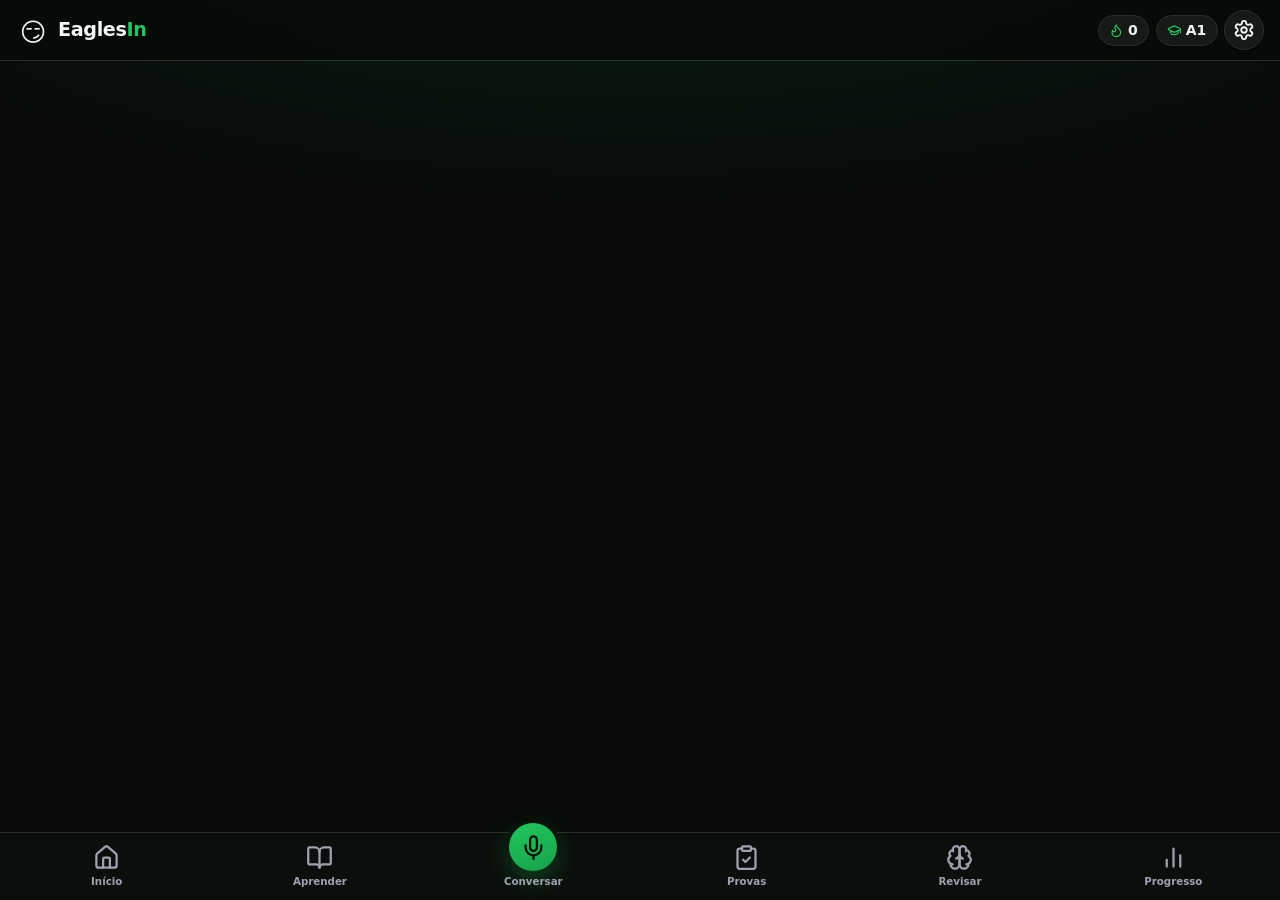
==== index.html @ 5815155f "Add files via upload" ====
<!doctype html>
<html lang="pt-BR">
<head>
  <meta charset="utf-8" />
  <meta name="viewport" content="width=device-width, initial-scale=1, viewport-fit=cover" />
  <title>EaglesIn</title>
  <meta name="description" content="Curso de inglês do A1 ao C2 com uma professora de IA debochada: aulas, provas e conversas por voz." />
  <meta name="theme-color" content="#080B09" />
  <link rel="preload" href="fonts/inter.woff2" as="font" type="font/woff2" crossorigin />
  <meta name="apple-mobile-web-app-capable" content="yes" />
  <meta name="apple-mobile-web-app-status-bar-style" content="black" />
  <meta name="apple-mobile-web-app-title" content="EaglesIn" />
  <link rel="manifest" href="manifest.json" />
  <link rel="icon" href="icons/icon-192.png" />
  <link rel="apple-touch-icon" href="icons/icon-192.png" />
  <link rel="stylesheet" href="style.css" />
  <!-- Three.js local (só é baixado quando o Pavio 3D é usado) -->
  <script type="importmap">{ "imports": { "three": "./js/vendor/three/three.module.min.js" } }</script>
</head>
<body>
  <!-- Ícones da interface (Lucide, ISC) embutidos: funcionam offline e em qualquer servidor -->
  <svg xmlns="http://www.w3.org/2000/svg" aria-hidden="true" style="position:absolute;width:0;height:0;overflow:hidden">
<!-- Ícones Lucide (lucide-static v0.460.0, licença ISC: icons/ui-LICENSE.txt). Uso: <svg class="ic"><use href="#i-nome"/></svg>; arquivo-fonte: icons/ui.svg -->
<symbol id="i-book-open" viewBox="0 0 24 24" fill="none" stroke="currentColor" stroke-width="2" stroke-linecap="round" stroke-linejoin="round"><path d="M12 7v14" /><path d="M3 18a1 1 0 0 1-1-1V4a1 1 0 0 1 1-1h5a4 4 0 0 1 4 4 4 4 0 0 1 4-4h5a1 1 0 0 1 1 1v13a1 1 0 0 1-1 1h-6a3 3 0 0 0-3 3 3 3 0 0 0-3-3z" /></symbol>
<symbol id="i-brain" viewBox="0 0 24 24" fill="none" stroke="currentColor" stroke-width="2" stroke-linecap="round" stroke-linejoin="round"><path d="M12 5a3 3 0 1 0-5.997.125 4 4 0 0 0-2.526 5.77 4 4 0 0 0 .556 6.588A4 4 0 1 0 12 18Z" /><path d="M12 5a3 3 0 1 1 5.997.125 4 4 0 0 1 2.526 5.77 4 4 0 0 1-.556 6.588A4 4 0 1 1 12 18Z" /><path d="M15 13a4.5 4.5 0 0 1-3-4 4.5 4.5 0 0 1-3 4" /><path d="M17.599 6.5a3 3 0 0 0 .399-1.375" /><path d="M6.003 5.125A3 3 0 0 0 6.401 6.5" /><path d="M3.477 10.896a4 4 0 0 1 .585-.396" /><path d="M19.938 10.5a4 4 0 0 1 .585.396" /><path d="M6 18a4 4 0 0 1-1.967-.516" /><path d="M19.967 17.484A4 4 0 0 1 18 18" /></symbol>
<symbol id="i-chart-no-axes-column" viewBox="0 0 24 24" fill="none" stroke="currentColor" stroke-width="2" stroke-linecap="round" stroke-linejoin="round"><line x1="18" x2="18" y1="20" y2="10" /><line x1="12" x2="12" y1="20" y2="4" /><line x1="6" x2="6" y1="20" y2="14" /></symbol>
<symbol id="i-check" viewBox="0 0 24 24" fill="none" stroke="currentColor" stroke-width="2" stroke-linecap="round" stroke-linejoin="round"><path d="M20 6 9 17l-5-5" /></symbol>
<symbol id="i-chevron-right" viewBox="0 0 24 24" fill="none" stroke="currentColor" stroke-width="2" stroke-linecap="round" stroke-linejoin="round"><path d="m9 18 6-6-6-6" /></symbol>
<symbol id="i-clipboard-check" viewBox="0 0 24 24" fill="none" stroke="currentColor" stroke-width="2" stroke-linecap="round" stroke-linejoin="round"><rect width="8" height="4" x="8" y="2" rx="1" ry="1" /><path d="M16 4h2a2 2 0 0 1 2 2v14a2 2 0 0 1-2 2H6a2 2 0 0 1-2-2V6a2 2 0 0 1 2-2h2" /><path d="m9 14 2 2 4-4" /></symbol>
<symbol id="i-compass" viewBox="0 0 24 24" fill="none" stroke="currentColor" stroke-width="2" stroke-linecap="round" stroke-linejoin="round"><path d="m16.24 7.76-1.804 5.411a2 2 0 0 1-1.265 1.265L7.76 16.24l1.804-5.411a2 2 0 0 1 1.265-1.265z" /><circle cx="12" cy="12" r="10" /></symbol>
<symbol id="i-flame" viewBox="0 0 24 24" fill="none" stroke="currentColor" stroke-width="2" stroke-linecap="round" stroke-linejoin="round"><path d="M8.5 14.5A2.5 2.5 0 0 0 11 12c0-1.38-.5-2-1-3-1.072-2.143-.224-4.054 2-6 .5 2.5 2 4.9 4 6.5 2 1.6 3 3.5 3 5.5a7 7 0 1 1-14 0c0-1.153.433-2.294 1-3a2.5 2.5 0 0 0 2.5 2.5z" /></symbol>
<symbol id="i-graduation-cap" viewBox="0 0 24 24" fill="none" stroke="currentColor" stroke-width="2" stroke-linecap="round" stroke-linejoin="round"><path d="M21.42 10.922a1 1 0 0 0-.019-1.838L12.83 5.18a2 2 0 0 0-1.66 0L2.6 9.08a1 1 0 0 0 0 1.832l8.57 3.908a2 2 0 0 0 1.66 0z" /><path d="M22 10v6" /><path d="M6 12.5V16a6 3 0 0 0 12 0v-3.5" /></symbol>
<symbol id="i-house" viewBox="0 0 24 24" fill="none" stroke="currentColor" stroke-width="2" stroke-linecap="round" stroke-linejoin="round"><path d="M15 21v-8a1 1 0 0 0-1-1h-4a1 1 0 0 0-1 1v8" /><path d="M3 10a2 2 0 0 1 .709-1.528l7-5.999a2 2 0 0 1 2.582 0l7 5.999A2 2 0 0 1 21 10v9a2 2 0 0 1-2 2H5a2 2 0 0 1-2-2z" /></symbol>
<symbol id="i-lightbulb" viewBox="0 0 24 24" fill="none" stroke="currentColor" stroke-width="2" stroke-linecap="round" stroke-linejoin="round"><path d="M15 14c.2-1 .7-1.7 1.5-2.5 1-.9 1.5-2.2 1.5-3.5A6 6 0 0 0 6 8c0 1 .2 2.2 1.5 3.5.7.7 1.3 1.5 1.5 2.5" /><path d="M9 18h6" /><path d="M10 22h4" /></symbol>
<symbol id="i-lock" viewBox="0 0 24 24" fill="none" stroke="currentColor" stroke-width="2" stroke-linecap="round" stroke-linejoin="round"><rect width="18" height="11" x="3" y="11" rx="2" ry="2" /><path d="M7 11V7a5 5 0 0 1 10 0v4" /></symbol>
<symbol id="i-message-circle" viewBox="0 0 24 24" fill="none" stroke="currentColor" stroke-width="2" stroke-linecap="round" stroke-linejoin="round"><path d="M7.9 20A9 9 0 1 0 4 16.1L2 22Z" /></symbol>
<symbol id="i-mic" viewBox="0 0 24 24" fill="none" stroke="currentColor" stroke-width="2" stroke-linecap="round" stroke-linejoin="round"><path d="M12 2a3 3 0 0 0-3 3v7a3 3 0 0 0 6 0V5a3 3 0 0 0-3-3Z" /><path d="M19 10v2a7 7 0 0 1-14 0v-2" /><line x1="12" x2="12" y1="19" y2="22" /></symbol>
<symbol id="i-play" viewBox="0 0 24 24" fill="none" stroke="currentColor" stroke-width="2" stroke-linecap="round" stroke-linejoin="round"><polygon points="6 3 20 12 6 21 6 3" /></symbol>
<symbol id="i-repeat" viewBox="0 0 24 24" fill="none" stroke="currentColor" stroke-width="2" stroke-linecap="round" stroke-linejoin="round"><path d="m17 2 4 4-4 4" /><path d="M3 11v-1a4 4 0 0 1 4-4h14" /><path d="m7 22-4-4 4-4" /><path d="M21 13v1a4 4 0 0 1-4 4H3" /></symbol>
<symbol id="i-settings" viewBox="0 0 24 24" fill="none" stroke="currentColor" stroke-width="2" stroke-linecap="round" stroke-linejoin="round"><path d="M12.22 2h-.44a2 2 0 0 0-2 2v.18a2 2 0 0 1-1 1.73l-.43.25a2 2 0 0 1-2 0l-.15-.08a2 2 0 0 0-2.73.73l-.22.38a2 2 0 0 0 .73 2.73l.15.1a2 2 0 0 1 1 1.72v.51a2 2 0 0 1-1 1.74l-.15.09a2 2 0 0 0-.73 2.73l.22.38a2 2 0 0 0 2.73.73l.15-.08a2 2 0 0 1 2 0l.43.25a2 2 0 0 1 1 1.73V20a2 2 0 0 0 2 2h.44a2 2 0 0 0 2-2v-.18a2 2 0 0 1 1-1.73l.43-.25a2 2 0 0 1 2 0l.15.08a2 2 0 0 0 2.73-.73l.22-.39a2 2 0 0 0-.73-2.73l-.15-.08a2 2 0 0 1-1-1.74v-.5a2 2 0 0 1 1-1.74l.15-.09a2 2 0 0 0 .73-2.73l-.22-.38a2 2 0 0 0-2.73-.73l-.15.08a2 2 0 0 1-2 0l-.43-.25a2 2 0 0 1-1-1.73V4a2 2 0 0 0-2-2z" /><circle cx="12" cy="12" r="3" /></symbol>
<symbol id="i-sparkles" viewBox="0 0 24 24" fill="none" stroke="currentColor" stroke-width="2" stroke-linecap="round" stroke-linejoin="round"><path d="M9.937 15.5A2 2 0 0 0 8.5 14.063l-6.135-1.582a.5.5 0 0 1 0-.962L8.5 9.936A2 2 0 0 0 9.937 8.5l1.582-6.135a.5.5 0 0 1 .963 0L14.063 8.5A2 2 0 0 0 15.5 9.937l6.135 1.581a.5.5 0 0 1 0 .964L15.5 14.063a2 2 0 0 0-1.437 1.437l-1.582 6.135a.5.5 0 0 1-.963 0z" /><path d="M20 3v4" /><path d="M22 5h-4" /><path d="M4 17v2" /><path d="M5 18H3" /></symbol>
<symbol id="i-star" viewBox="0 0 24 24" fill="none" stroke="currentColor" stroke-width="2" stroke-linecap="round" stroke-linejoin="round"><path d="M11.525 2.295a.53.53 0 0 1 .95 0l2.31 4.679a2.123 2.123 0 0 0 1.595 1.16l5.166.756a.53.53 0 0 1 .294.904l-3.736 3.638a2.123 2.123 0 0 0-.611 1.878l.882 5.14a.53.53 0 0 1-.771.56l-4.618-2.428a2.122 2.122 0 0 0-1.973 0L6.396 21.01a.53.53 0 0 1-.77-.56l.881-5.139a2.122 2.122 0 0 0-.611-1.879L2.16 9.795a.53.53 0 0 1 .294-.906l5.165-.755a2.122 2.122 0 0 0 1.597-1.16z" /></symbol>
<symbol id="i-target" viewBox="0 0 24 24" fill="none" stroke="currentColor" stroke-width="2" stroke-linecap="round" stroke-linejoin="round"><circle cx="12" cy="12" r="10" /><circle cx="12" cy="12" r="6" /><circle cx="12" cy="12" r="2" /></symbol>
<symbol id="i-trophy" viewBox="0 0 24 24" fill="none" stroke="currentColor" stroke-width="2" stroke-linecap="round" stroke-linejoin="round"><path d="M6 9H4.5a2.5 2.5 0 0 1 0-5H6" /><path d="M18 9h1.5a2.5 2.5 0 0 0 0-5H18" /><path d="M4 22h16" /><path d="M10 14.66V17c0 .55-.47.98-.97 1.21C7.85 18.75 7 20.24 7 22" /><path d="M14 14.66V17c0 .55.47.98.97 1.21C16.15 18.75 17 20.24 17 22" /><path d="M18 2H6v7a6 6 0 0 0 12 0V2Z" /></symbol>
<symbol id="i-volume-2" viewBox="0 0 24 24" fill="none" stroke="currentColor" stroke-width="2" stroke-linecap="round" stroke-linejoin="round"><path d="M11 4.702a.705.705 0 0 0-1.203-.498L6.413 7.587A1.4 1.4 0 0 1 5.416 8H3a1 1 0 0 0-1 1v6a1 1 0 0 0 1 1h2.416a1.4 1.4 0 0 1 .997.413l3.383 3.384A.705.705 0 0 0 11 19.298z" /><path d="M16 9a5 5 0 0 1 0 6" /><path d="M19.364 18.364a9 9 0 0 0 0-12.728" /></symbol>
<symbol id="i-x" viewBox="0 0 24 24" fill="none" stroke="currentColor" stroke-width="2" stroke-linecap="round" stroke-linejoin="round"><path d="M18 6 6 18" /><path d="m6 6 12 12" /></symbol>
<symbol id="i-zap" viewBox="0 0 24 24" fill="none" stroke="currentColor" stroke-width="2" stroke-linecap="round" stroke-linejoin="round"><path d="M4 14a1 1 0 0 1-.78-1.63l9.9-10.2a.5.5 0 0 1 .86.46l-1.92 6.02A1 1 0 0 0 13 10h7a1 1 0 0 1 .78 1.63l-9.9 10.2a.5.5 0 0 1-.86-.46l1.92-6.02A1 1 0 0 0 11 14z" /></symbol>
<symbol id="i-audio-lines" viewBox="0 0 24 24" fill="none" stroke="currentColor" stroke-width="2" stroke-linecap="round" stroke-linejoin="round"><path d="M2 10v3" /><path d="M6 6v11" /><path d="M10 3v18" /><path d="M14 8v7" /><path d="M18 5v13" /><path d="M22 10v3" /></symbol>
<symbol id="i-chevron-left" viewBox="0 0 24 24" fill="none" stroke="currentColor" stroke-width="2" stroke-linecap="round" stroke-linejoin="round"><path d="m15 18-6-6 6-6" /></symbol>
<symbol id="i-clapperboard" viewBox="0 0 24 24" fill="none" stroke="currentColor" stroke-width="2" stroke-linecap="round" stroke-linejoin="round"><path d="M20.2 6 3 11l-.9-2.4c-.3-1.1.3-2.2 1.3-2.5l13.5-4c1.1-.3 2.2.3 2.5 1.3Z" /><path d="m6.2 5.3 3.1 3.9" /><path d="m12.4 3.4 3.1 4" /><path d="M3 11h18v8a2 2 0 0 1-2 2H5a2 2 0 0 1-2-2Z" /></symbol>
<symbol id="i-drama" viewBox="0 0 24 24" fill="none" stroke="currentColor" stroke-width="2" stroke-linecap="round" stroke-linejoin="round"><path d="M10 11h.01" /><path d="M14 6h.01" /><path d="M18 6h.01" /><path d="M6.5 13.1h.01" /><path d="M22 5c0 9-4 12-6 12s-6-3-6-12c0-2 2-3 6-3s6 1 6 3" /><path d="M17.4 9.9c-.8.8-2 .8-2.8 0" /><path d="M10.1 7.1C9 7.2 7.7 7.7 6 8.6c-3.5 2-4.7 3.9-3.7 5.6 4.5 7.8 9.5 8.4 11.2 7.4.9-.5 1.9-2.1 1.9-4.7" /><path d="M9.1 16.5c.3-1.1 1.4-1.7 2.4-1.4" /></symbol>
<symbol id="i-ear" viewBox="0 0 24 24" fill="none" stroke="currentColor" stroke-width="2" stroke-linecap="round" stroke-linejoin="round"><path d="M6 8.5a6.5 6.5 0 1 1 13 0c0 6-6 6-6 10a3.5 3.5 0 1 1-7 0" /><path d="M15 8.5a2.5 2.5 0 0 0-5 0v1a2 2 0 1 1 0 4" /></symbol>
<symbol id="i-flag" viewBox="0 0 24 24" fill="none" stroke="currentColor" stroke-width="2" stroke-linecap="round" stroke-linejoin="round"><path d="M4 15s1-1 4-1 5 2 8 2 4-1 4-1V3s-1 1-4 1-5-2-8-2-4 1-4 1z" /><line x1="4" x2="4" y1="22" y2="15" /></symbol>
<symbol id="i-history" viewBox="0 0 24 24" fill="none" stroke="currentColor" stroke-width="2" stroke-linecap="round" stroke-linejoin="round"><path d="M3 12a9 9 0 1 0 9-9 9.75 9.75 0 0 0-6.74 2.74L3 8" /><path d="M3 3v5h5" /><path d="M12 7v5l4 2" /></symbol>
<symbol id="i-keyboard" viewBox="0 0 24 24" fill="none" stroke="currentColor" stroke-width="2" stroke-linecap="round" stroke-linejoin="round"><path d="M10 8h.01" /><path d="M12 12h.01" /><path d="M14 8h.01" /><path d="M16 12h.01" /><path d="M18 8h.01" /><path d="M6 8h.01" /><path d="M7 16h10" /><path d="M8 12h.01" /><rect width="20" height="16" x="2" y="4" rx="2" /></symbol>
<symbol id="i-languages" viewBox="0 0 24 24" fill="none" stroke="currentColor" stroke-width="2" stroke-linecap="round" stroke-linejoin="round"><path d="m5 8 6 6" /><path d="m4 14 6-6 2-3" /><path d="M2 5h12" /><path d="M7 2h1" /><path d="m22 22-5-10-5 10" /><path d="M14 18h6" /></symbol>
<symbol id="i-life-buoy" viewBox="0 0 24 24" fill="none" stroke="currentColor" stroke-width="2" stroke-linecap="round" stroke-linejoin="round"><circle cx="12" cy="12" r="10" /><path d="m4.93 4.93 4.24 4.24" /><path d="m14.83 9.17 4.24-4.24" /><path d="m14.83 14.83 4.24 4.24" /><path d="m9.17 14.83-4.24 4.24" /><circle cx="12" cy="12" r="4" /></symbol>
<symbol id="i-pencil" viewBox="0 0 24 24" fill="none" stroke="currentColor" stroke-width="2" stroke-linecap="round" stroke-linejoin="round"><path d="M21.174 6.812a1 1 0 0 0-3.986-3.987L3.842 16.174a2 2 0 0 0-.5.83l-1.321 4.352a.5.5 0 0 0 .623.622l4.353-1.32a2 2 0 0 0 .83-.497z" /><path d="m15 5 4 4" /></symbol>
<symbol id="i-pin" viewBox="0 0 24 24" fill="none" stroke="currentColor" stroke-width="2" stroke-linecap="round" stroke-linejoin="round"><path d="M12 17v5" /><path d="M9 10.76a2 2 0 0 1-1.11 1.79l-1.78.9A2 2 0 0 0 5 15.24V16a1 1 0 0 0 1 1h12a1 1 0 0 0 1-1v-.76a2 2 0 0 0-1.11-1.79l-1.78-.9A2 2 0 0 1 15 10.76V7a1 1 0 0 1 1-1 2 2 0 0 0 0-4H8a2 2 0 0 0 0 4 1 1 0 0 1 1 1z" /></symbol>
<symbol id="i-rotate-ccw" viewBox="0 0 24 24" fill="none" stroke="currentColor" stroke-width="2" stroke-linecap="round" stroke-linejoin="round"><path d="M3 12a9 9 0 1 0 9-9 9.75 9.75 0 0 0-6.74 2.74L3 8" /><path d="M3 3v5h5" /></symbol>
<symbol id="i-send-horizontal" viewBox="0 0 24 24" fill="none" stroke="currentColor" stroke-width="2" stroke-linecap="round" stroke-linejoin="round"><path d="M3.714 3.048a.498.498 0 0 0-.683.627l2.843 7.627a2 2 0 0 1 0 1.396l-2.842 7.627a.498.498 0 0 0 .682.627l18-8.5a.5.5 0 0 0 0-.904z" /><path d="M6 12h16" /></symbol>
<symbol id="i-square" viewBox="0 0 24 24" fill="none" stroke="currentColor" stroke-width="2" stroke-linecap="round" stroke-linejoin="round"><rect width="18" height="18" x="3" y="3" rx="2" /></symbol>
<symbol id="i-swords" viewBox="0 0 24 24" fill="none" stroke="currentColor" stroke-width="2" stroke-linecap="round" stroke-linejoin="round"><polyline points="14.5 17.5 3 6 3 3 6 3 17.5 14.5" /><line x1="13" x2="19" y1="19" y2="13" /><line x1="16" x2="20" y1="16" y2="20" /><line x1="19" x2="21" y1="21" y2="19" /><polyline points="14.5 6.5 18 3 21 3 21 6 17.5 9.5" /><line x1="5" x2="9" y1="14" y2="18" /><line x1="7" x2="4" y1="17" y2="20" /><line x1="3" x2="5" y1="19" y2="21" /></symbol>
<symbol id="i-turtle" viewBox="0 0 24 24" fill="none" stroke="currentColor" stroke-width="2" stroke-linecap="round" stroke-linejoin="round"><path d="m12 10 2 4v3a1 1 0 0 0 1 1h2a1 1 0 0 0 1-1v-3a8 8 0 1 0-16 0v3a1 1 0 0 0 1 1h2a1 1 0 0 0 1-1v-3l2-4h4Z" /><path d="M4.82 7.9 8 10" /><path d="M15.18 7.9 12 10" /><path d="M16.93 10H20a2 2 0 0 1 0 4H2" /></symbol>
</svg>
  <!-- Cabeçalho: logo, XP, streak e engrenagem de configurações -->
  <header class="topbar">
    <button class="brand" data-go="home" aria-label="Início">
      <span class="brand-face" id="brandFace">😏</span>
      <span class="brand-name" id="brandName">Eagles<b>In</b></span>
    </button>
    <div class="top-stats">
      <span class="chip" id="chipStreak" title="Sequência"><svg class="ic" aria-hidden="true"><use href="#i-flame"/></svg>0</span>
      <span class="chip" id="chipXp" title="Nível"><svg class="ic" aria-hidden="true"><use href="#i-graduation-cap"/></svg>A1</span>
      <button class="icon-btn" data-go="settings" aria-label="Configurações"><svg class="ic" aria-hidden="true"><use href="#i-settings"/></svg></button>
    </div>
  </header>

  <!-- Barra do treino guiado (aparece só durante o treino do dia) -->
  <div class="trainbar hidden" id="trainbar">
    <div class="trainbar-row">
      <span id="trainStage">Revisão</span>
      <span id="trainClock">00:00</span>
      <button class="link" id="trainSkip">pular etapa ›</button>
      <button class="link" id="trainStop" aria-label="Sair do treino">✕</button>
    </div>
    <div class="progress"><i id="trainProgress"></i></div>
  </div>

  <!-- As telas são renderizadas aqui pelo app.js -->
  <main id="view" class="view" tabindex="-1"></main>

  <!-- Navegação inferior (alcançável com o polegar) -->
  <nav class="tabbar" aria-label="Navegação">
    <button data-go="home"><span><svg class="ic" aria-hidden="true"><use href="#i-house"/></svg></span>Início</button>
    <button data-go="learn"><span><svg class="ic" aria-hidden="true"><use href="#i-book-open"/></svg></span>Aprender</button>
    <button data-go="talk" class="tab-main"><span><svg class="ic" aria-hidden="true"><use href="#i-mic"/></svg></span>Conversar</button>
    <button data-go="exams"><span><svg class="ic" aria-hidden="true"><use href="#i-clipboard-check"/></svg></span>Provas</button>
    <button data-go="review"><span><svg class="ic" aria-hidden="true"><use href="#i-brain"/></svg></span>Revisar</button>
    <button data-go="progress"><span><svg class="ic" aria-hidden="true"><use href="#i-chart-no-axes-column"/></svg></span>Progresso</button>
  </nav>

  <div id="toast" class="toast" role="status" aria-live="polite"></div>
  <div id="modal" class="modal hidden" role="dialog" aria-modal="true"><div class="modal-card" id="modalCard"></div></div>

  <script type="module" src="app.js"></script>
</body>
</html>
---- style.css ----
/* ==========================================================
   EaglesIn — estilos (mobile-first)
   DESIGN SYSTEM: todos os tokens ficam aqui. Identidade = verde,
   preto e branco. Vermelho e âmbar são só cores de ESTADO (erro,
   alerta), nunca identidade. Tema escuro é o padrão; o claro fica
   em html[data-theme="light"] (Configurações → Aparência).
   ========================================================== */
@font-face { font-family: 'Inter'; src: url('fonts/inter.woff2') format('woff2'); font-weight: 100 900; font-style: normal; font-display: swap; }
@font-face { font-family: 'Nunito Sans'; src: url('fonts/nunito-sans.woff2') format('woff2'); font-weight: 200 1000; font-style: normal; font-display: swap; }

:root {
  /* --- marca --- */
  --green: #16A34A;         /* Primary Green: botões e ações principais */
  --green-bright: #22C55E;  /* Bright Green: destaques e progresso */
  --green-deep: #14532D;    /* Deep Green: superfícies verdes escuras */
  --near-black: #080B09;
  --white: #FFFFFF;

  /* --- superfícies e texto (escuro, padrão) --- */
  --bg: #080B09;
  --bg2: #0E1310;
  --card: #151A17;
  --card2: #1C2320;
  --line: #27302B;
  --text: #F2F5F3;
  --muted: #9CA3AF;          /* #6B7280 reprova em contraste no fundo escuro */

  /* --- papéis --- */
  --accent: var(--green);
  --accent-strong: var(--green-bright);
  --on-accent: #04130A;      /* texto sobre o verde (contraste 6:1; branco daria 3,3:1) */
  --link: #4ADE80;
  --info: var(--link);
  --ok: var(--green-bright);
  --bad: #F87171;            /* erro como TEXTO */
  --bad-fill: #DC2626;       /* erro como FUNDO (texto branco 4,8:1) */
  --warn: #F59E0B;
  --warn-text: #FBBF24;
  --accent2: var(--warn);    /* compatibilidade: correções, cronômetro */
  --pt-text: #86EFAC;        /* comentário em português nos balões */

  /* --- tipografia --- */
  --font-body: 'Inter', system-ui, -apple-system, 'Segoe UI', Roboto, sans-serif;
  --font-display: 'Nunito Sans', 'Inter', system-ui, -apple-system, 'Segoe UI', sans-serif;
  --fs-xs: .75rem;  --fs-sm: .875rem; --fs-md: 1rem; --fs-lg: 1.125rem;
  --fs-xl: 1.375rem; --fs-2xl: 1.75rem; --fs-3xl: 2.125rem;

  /* --- espaço, cantos, sombras, movimento --- */
  --sp-1: 4px; --sp-2: 8px; --sp-3: 12px; --sp-4: 16px; --sp-5: 24px; --sp-6: 32px;
  --r-sm: 12px; --r-md: 16px; --r-lg: 24px; --r-pill: 999px;
  --radius: 20px;
  --shadow-1: 0 1px 2px rgba(0, 0, 0, .45);
  --shadow-2: 0 10px 28px rgba(0, 0, 0, .38);
  --shadow-3: 0 20px 50px rgba(0, 0, 0, .55);
  --glow: rgba(22, 163, 74, .38);
  --focus: 0 0 0 3px rgba(34, 197, 94, .55);
  --t-fast: 120ms; --t-med: 200ms; --t-slow: 320ms;
  --ease: cubic-bezier(.2, .8, .2, 1);

  /* --- peças --- */
  --topbar: rgba(8, 11, 9, .86);
  --tabbar: rgba(12, 16, 13, .94);
  --chip: var(--card);
  --hero: linear-gradient(150deg, #1B6B3A 0%, var(--green-deep) 45%, #0A2414 100%);
  --page-glow: radial-gradient(110% 55% at 50% -12%, rgba(22, 163, 74, .16), transparent 62%);

  --tabbar-h: 68px;
  --safe-b: env(safe-area-inset-bottom, 0px);
  color-scheme: dark;
}
:root[data-theme="light"] {
  --bg: #F5F7F5;
  --bg2: #FFFFFF;
  --card: #FFFFFF;
  --card2: #F0F3F1;
  --line: #E5E7EB;
  --text: #0B120E;
  --muted: #5B6270;          /* #6B7280 dá 4,3:1 sobre os cards cinza-claros; este passa (5,5:1) */
  --accent-strong: #15803D;  /* verde claro demais para texto pequeno no branco */
  --link: #15803D;
  --ok: #16A34A;
  --bad: #B91C1C;
  --warn-text: #92400E;
  --pt-text: #15803D;
  --shadow-1: 0 1px 2px rgba(16, 24, 20, .06);
  --shadow-2: 0 10px 28px rgba(16, 24, 20, .08);
  --shadow-3: 0 20px 50px rgba(16, 24, 20, .14);
  --glow: rgba(22, 163, 74, .30);
  --topbar: rgba(245, 247, 245, .9);
  --tabbar: rgba(255, 255, 255, .96);
  --chip: #FFFFFF;
  --page-glow: radial-gradient(110% 55% at 50% -12%, rgba(22, 163, 74, .10), transparent 62%);
  color-scheme: light;
}

* { box-sizing: border-box; -webkit-tap-highlight-color: transparent; }
html, body { margin: 0; height: 100%; }
body {
  background: var(--page-glow), var(--bg);
  background-attachment: fixed;
  color: var(--text);
  font: 400 var(--fs-md)/1.5 var(--font-body);
  -webkit-font-smoothing: antialiased;
  display: flex; flex-direction: column;
  overscroll-behavior-y: none;
}
button { font: inherit; color: inherit; cursor: pointer; }
input, select, textarea { font: inherit; color: var(--text); }
h1, h2, h3 { margin: 0 0 .5rem; line-height: 1.2; font-family: var(--font-display); font-weight: 800; letter-spacing: -.01em; }
h1 { font-size: var(--fs-2xl); } h2 { font-size: var(--fs-xl); } h3 { font-size: var(--fs-lg); }
:focus-visible { outline: none; box-shadow: var(--focus); border-radius: var(--r-sm); }
/* Ícones SVG (icons/ui.svg) */
.ic { width: 1.25em; height: 1.25em; flex: none; vertical-align: -.22em; }
p { margin: 0 0 .6rem; }
.hidden { display: none !important; }
.muted { color: var(--muted); }
.small { font-size: .85rem; }
.center { text-align: center; }
.row { display: flex; gap: .5rem; align-items: center; }
.row.wrap { flex-wrap: wrap; }
.grow { flex: 1; }
.stack > * + * { margin-top: .75rem; }

/* ---------- Cabeçalho ---------- */
.topbar {
  position: sticky; top: 0; z-index: 20;
  display: flex; align-items: center; justify-content: space-between;
  padding: calc(env(safe-area-inset-top, 0px) + 10px) 16px 10px;
  background: var(--topbar); backdrop-filter: blur(14px); -webkit-backdrop-filter: blur(14px);
  border-bottom: 1px solid var(--line);
}
.brand { display: flex; align-items: center; gap: .5rem; background: none; border: 0; padding: 0; }
.brand-face { font-size: 1.6rem; }
.brand-name { font-family: var(--font-display); font-size: 1.2rem; font-weight: 900; letter-spacing: -.02em; } .brand-name b { color: var(--accent-strong); font-weight: 900; }
.top-stats { display: flex; gap: .4rem; align-items: center; }
.chip {
  display: inline-flex; align-items: center; gap: 4px;
  background: var(--chip); border: 1px solid var(--line); border-radius: var(--r-pill); padding: .25rem .65rem;
  font-size: var(--fs-sm); font-weight: 700; font-variant-numeric: tabular-nums; box-shadow: var(--shadow-1);
}
.chip .ic { color: var(--accent-strong); width: 1.05em; height: 1.05em; }
.icon-btn {
  display: grid; place-items: center; background: var(--chip); border: 1px solid var(--line); border-radius: 50%;
  width: 40px; height: 40px; font-size: 1.1rem; color: var(--text); box-shadow: var(--shadow-1);
  transition: transform var(--t-fast) var(--ease), border-color var(--t-med);
}
.icon-btn:hover { border-color: var(--accent); }
.icon-btn:active { transform: scale(.94); }

/* ---------- Barra de treino guiado ---------- */
.trainbar { padding: 8px 16px; background: var(--bg2); border-bottom: 1px solid var(--line); }
.trainbar-row { display: flex; justify-content: space-between; align-items: center; font-size: .9rem; font-weight: 600; margin-bottom: 6px; }
#trainClock { font-variant-numeric: tabular-nums; color: var(--accent2); }
.link { background: none; border: 0; color: var(--link); padding: 0; font-size: var(--fs-sm); font-weight: 600; }
a { color: var(--link); }

.progress { height: 8px; background: var(--card2); border-radius: var(--r-pill); overflow: hidden; }
.progress > i { display: block; height: 100%; width: 0; background: linear-gradient(90deg, var(--green), var(--green-bright)); border-radius: var(--r-pill); transition: width .6s var(--ease); }

/* ---------- Área principal ---------- */
.view {
  flex: 1; overflow-y: auto; outline: none;
  padding: 16px 16px calc(var(--tabbar-h) + var(--safe-b) + 20px);
  max-width: 640px; width: 100%; margin: 0 auto;
}

/* ---------- Navegação inferior ---------- */
.tabbar {
  position: fixed; left: 0; right: 0; bottom: 0; z-index: 20;
  display: flex; justify-content: space-around; align-items: stretch;
  height: calc(var(--tabbar-h) + var(--safe-b)); padding-bottom: var(--safe-b);
  background: var(--tabbar); backdrop-filter: blur(14px); -webkit-backdrop-filter: blur(14px);
  border-top: 1px solid var(--line);
}
.tabbar button {
  position: relative; flex: 1; background: none; border: 0; color: var(--muted);
  display: flex; flex-direction: column; align-items: center; justify-content: center; gap: 3px; font-size: .7rem; font-weight: 600;
  transition: color var(--t-med);
}
.tabbar button span { display: grid; place-items: center; font-size: 1.35rem; transition: transform var(--t-med) var(--ease); }
.tabbar button.active { color: var(--accent-strong); }
.tabbar button.active span { transform: translateY(-1px) scale(1.08); }
.tabbar button.active::before { content: ""; position: absolute; top: 0; left: 30%; right: 30%; height: 3px; border-radius: 0 0 3px 3px; background: var(--accent-strong); }
.tabbar .tab-main span {
  background: linear-gradient(160deg, var(--green-bright), var(--green)); color: var(--on-accent); border-radius: 50%;
  width: 48px; height: 48px; margin-top: -20px; box-shadow: 0 8px 22px var(--glow), 0 0 0 4px var(--bg);
}
.tabbar .tab-main.active::before { display: none; }

/* ---------- Cartões e botões ---------- */
.card {
  background: var(--card); border: 1px solid var(--line); border-radius: var(--radius); padding: var(--sp-4);
  box-shadow: var(--shadow-1);
}
.card + .card { margin-top: var(--sp-3); }
.card.hero { background: var(--hero); color: #fff; border-color: transparent; box-shadow: var(--shadow-2); }
.card.hero .muted { color: #C7E9D3; }
.card.dark { background: var(--near-black); color: #fff; border-color: #222a25; }
.card.accent { background: var(--green-deep); color: #fff; border-color: transparent; }
.card.accent .muted { color: #C7E9D3; }

/* Botões: .primary (verde) · .dark (preto) · padrão (neutro) · .outline · .ghost
   Estados: :hover, :active (afunda), :disabled, :focus-visible, .loading */
.btn {
  position: relative; display: inline-flex; align-items: center; justify-content: center; gap: .45rem;
  border-radius: var(--r-md); padding: .8rem 1.15rem; min-height: 48px;
  background: var(--card2); border: 1px solid var(--line); color: var(--text);
  font-weight: 700; letter-spacing: .005em;
  transition: transform var(--t-fast) var(--ease), background-color var(--t-med), border-color var(--t-med), box-shadow var(--t-med), filter var(--t-med);
}
.btn:hover { border-color: color-mix(in srgb, var(--accent) 55%, var(--line)); }
.btn:active { transform: scale(.97); }
.btn.primary { background: var(--green); border-color: var(--green); color: var(--on-accent); box-shadow: 0 6px 18px var(--glow); }
.btn.primary:hover { background: var(--green-bright); border-color: var(--green-bright); }
.btn.dark { background: var(--near-black); border-color: #262f29; color: #fff; }
.btn.dark:hover { border-color: var(--green); }
.btn.outline { background: transparent; border: 1.5px solid var(--accent); color: var(--link); }
.btn.ok { background: var(--ok); border-color: var(--ok); color: var(--on-accent); }
.btn.ghost { background: transparent; border-color: transparent; }
.btn.block { width: 100%; }
.btn.sm { min-height: 38px; padding: .45rem .8rem; font-size: var(--fs-sm); border-radius: var(--r-sm); }
.btn:disabled, .btn[aria-disabled="true"] { opacity: .45; cursor: not-allowed; transform: none; box-shadow: none; }
.btn.loading { color: transparent !important; pointer-events: none; }
.btn.loading::after {
  content: ""; position: absolute; width: 18px; height: 18px; border-radius: 50%;
  border: 2.5px solid currentColor; border-color: var(--text) transparent var(--text) transparent; animation: spin .8s linear infinite;
}
.btn.primary.loading::after { border-color: var(--on-accent) transparent var(--on-accent) transparent; }
@keyframes spin { to { transform: rotate(360deg); } }

.grid2 { display: grid; grid-template-columns: 1fr 1fr; gap: 10px; }
.stat { background: var(--card2); border-radius: var(--r-md); padding: 12px; text-align: center; }
.stat b { display: block; font-family: var(--font-display); font-size: var(--fs-xl); font-weight: 900; font-variant-numeric: tabular-nums; }
.stat span { font-size: var(--fs-xs); color: var(--muted); }

.tag { display: inline-flex; align-items: center; gap: 4px; padding: .18rem .6rem; border-radius: var(--r-pill); font-size: var(--fs-xs); font-weight: 700; background: var(--card2); border: 1px solid var(--line); }
.tag.accent { background: rgba(34, 197, 94, .14); border-color: rgba(34, 197, 94, .45); color: var(--link); }

/* ---------- Formulários ---------- */
label.field { display: block; margin-bottom: 14px; }
label.field > span { display: block; font-size: .85rem; color: var(--muted); margin-bottom: 4px; }
input[type=text], input[type=password], input[type=time], input[type=number], select, textarea {
  width: 100%; background: var(--bg2); border: 1px solid var(--line); border-radius: var(--r-sm); padding: .7rem .85rem; min-height: 48px;
  transition: border-color var(--t-med), box-shadow var(--t-med);
}
input:focus, select:focus, textarea:focus { outline: none; border-color: var(--accent); box-shadow: var(--focus); }
input[type=range] { width: 100%; accent-color: var(--accent); }
.switch { display: flex; align-items: center; justify-content: space-between; gap: 1rem; padding: 10px 0; }
/* Chave liga/desliga desenhada (o checkbox continua o mesmo para o app). */
.switch input[type=checkbox] {
  appearance: none; -webkit-appearance: none; flex: none; position: relative; width: 48px; height: 28px; margin: 0;
  border-radius: var(--r-pill); background: var(--card2); border: 1px solid var(--line); cursor: pointer;
  transition: background-color var(--t-med), border-color var(--t-med);
}
.switch input[type=checkbox]::after {
  content: ""; position: absolute; top: 3px; left: 3px; width: 20px; height: 20px; border-radius: 50%;
  background: var(--muted); transition: transform var(--t-med) var(--ease), background-color var(--t-med);
}
.switch input[type=checkbox]:checked { background: var(--green); border-color: var(--green); }
.switch input[type=checkbox]:checked::after { transform: translateX(20px); background: #fff; }
.switch input[type=checkbox]:disabled { opacity: .45; cursor: not-allowed; }
.days { display: flex; gap: 6px; }
.days label { flex: 1; }
.days input { display: none; }
.days span { display: grid; place-items: center; height: 42px; border-radius: var(--r-sm); background: var(--bg2); border: 1px solid var(--line); font-size: .8rem; font-weight: 700; cursor: pointer; }
.days input:checked + span { background: var(--accent); border-color: var(--accent); color: var(--on-accent); }
details.howto summary { cursor: pointer; color: var(--link); }
details.howto ol { padding-left: 1.2rem; }

/* ---------- Trilha ---------- */
.level-tabs { display: flex; gap: 6px; margin-bottom: 14px; }
.level-tabs button { flex: 1; }
.trail { display: flex; flex-direction: column; align-items: center; gap: 6px; }
.trail-node {
  width: 100%; display: flex; align-items: center; gap: 12px; text-align: left;
  background: var(--card); border: 1px solid var(--line); border-radius: var(--radius); padding: 12px 14px;
}
.trail-node:nth-of-type(even) { margin-left: 18px; width: calc(100% - 18px); }
.trail-node .emoji { font-size: 1.8rem; width: 52px; height: 52px; display: grid; place-items: center; border-radius: 50%; background: var(--card2); flex: none; }
.trail-node.done .emoji { background: var(--ok); }
.trail-node.locked { opacity: .45; }
.trail-node .pips { display: flex; gap: 4px; margin-top: 4px; }
.trail-node .pips i { width: 18px; height: 6px; border-radius: 3px; background: var(--card2); }
.trail-node .pips i.on { background: var(--ok); }
.trail-link { width: 3px; height: 14px; background: var(--line); border-radius: 2px; }

.lesson-list .lesson { display: flex; align-items: center; justify-content: space-between; gap: 10px; padding: 12px 0; border-bottom: 1px solid var(--line); }
.lesson-list .lesson:last-child { border-bottom: 0; }

/* ---------- Conversa ---------- */
.chat-wrap { display: flex; flex-direction: column; min-height: calc(100dvh - 210px); }
/* Cabeçalho fixo: o professor fica sempre visível reagindo enquanto a conversa rola. */
.chat-head {
  display: flex; align-items: center; gap: 12px; margin: -16px -16px 10px; padding: 28px 16px 14px;
  position: sticky; top: -16px; z-index: 5;
  background: linear-gradient(to bottom, var(--bg) 82%, transparent);
}
.avatar {
  width: 64px; height: 64px; border-radius: 50%; font-size: 2.3rem; display: grid; place-items: center; flex: none;
  background: radial-gradient(circle at 30% 30%, #1f4a2f, var(--card2)); border: 2px solid var(--accent);
  transition: transform .3s;
}
.avatar { overflow: hidden; position: relative; }
.avatar.big { width: 92px; height: 92px; font-size: 3.2rem; }
.avatar.huge { width: 150px; height: 150px; font-size: 5rem; border-width: 3px; }
/* Foto do professor: recorta em círculo focando o rosto. */
.avatar img, .brand-face img { width: 100%; height: 100%; object-fit: cover; object-position: 50% 12%; display: block; user-select: none; transform: scale(var(--z, 1)); }
.brand-face { width: 34px; height: 34px; border-radius: 50%; overflow: hidden; display: grid; place-items: center; }

/* ---- Variações de humor (animações) ----
   neutra: respira · feliz: pula · orgulhosa: comemora
   irritada: treme com brilho vermelho · chocada: leva um susto */
.avatar.neutra { animation: idle 3.2s ease-in-out infinite; }
.avatar.feliz { border-color: var(--ok); animation: hop .7s ease-out 3, idle 3.2s ease-in-out 2.1s infinite; }
.avatar.orgulhosa { border-color: var(--ok); box-shadow: 0 0 0 0 rgba(34, 197, 94, .6); animation: proud 1s ease-out 2, glowOk 1.6s ease-out 2, idle 3.2s ease-in-out 2s infinite; }
.avatar.irritada { border-color: var(--bad); animation: rage .09s linear 14, glowBad 1s ease-in-out infinite 0s; }
.avatar.irritada img { filter: saturate(1.5) contrast(1.1); animation: zoomIn 1.3s ease-out both; }
.avatar.chocada { border-color: var(--accent2); animation: shock .6s cubic-bezier(.3, 1.6, .5, 1) 1, wobble 1.2s ease-in-out .6s 2; }
.avatar.speaking { animation: talk .32s ease-in-out infinite alternate !important; }
.avatar.speaking.irritada { animation: talkMad .16s linear infinite alternate, glowBad 1s ease-in-out infinite !important; }

@keyframes idle { 0%,100% { transform: translateY(0) scale(1); } 50% { transform: translateY(-3px) scale(1.02); } }
@keyframes hop { 0% { transform: translateY(0); } 35% { transform: translateY(-16px) scale(1.06, .96); } 70% { transform: translateY(0) scale(.96, 1.05); } 100% { transform: translateY(0); } }
@keyframes proud { 0% { transform: scale(.8) rotate(-12deg); } 50% { transform: scale(1.18) rotate(8deg); } 100% { transform: scale(1) rotate(0); } }
@keyframes rage { 0% { transform: translate(-4px, 1px) rotate(-3deg) scale(1.1); } 50% { transform: translate(4px, -2px) rotate(3deg) scale(1.1); } 100% { transform: translate(-3px, 2px) rotate(-2deg) scale(1.1); } }
@keyframes shock { 0% { transform: scale(1); } 40% { transform: scale(1.35) translateY(-10px); } 100% { transform: scale(1); } }
@keyframes wobble { 0%,100% { transform: rotate(0); } 25% { transform: rotate(-9deg); } 75% { transform: rotate(9deg); } }
@keyframes talk { from { transform: scale(1, 1); } to { transform: scale(1.05, .96) translateY(2px); } }
@keyframes talkMad { from { transform: scale(1.08) translateX(-2px) rotate(-2deg); } to { transform: scale(1.12, 1.04) translateX(2px) rotate(2deg); } }
@keyframes zoomIn { from { transform: scale(calc(var(--z, 1) * 1.35)); } to { transform: scale(calc(var(--z, 1) * 1.08)); } }
@keyframes glowBad { 0%,100% { box-shadow: 0 0 0 0 rgba(255, 84, 104, .0); } 50% { box-shadow: 0 0 26px 6px rgba(255, 84, 104, .75); } }
@keyframes glowOk { 0% { box-shadow: 0 0 0 0 rgba(34, 197, 94, .7); } 100% { box-shadow: 0 0 0 26px rgba(34, 197, 94, 0); } }

/* Medidor de volume durante a gravação */
.meter { display: inline-block; width: 160px; height: 8px; border-radius: 99px; background: var(--card2); overflow: hidden; vertical-align: middle; }
.meter i { display: block; height: 100%; background: linear-gradient(90deg, var(--ok), var(--accent2), var(--bad)); border-radius: 99px; transition: width .08s; }

/* Pronúncia dentro do balão do aluno */
.badw { background: rgba(0, 0, 0, .35); border-radius: 5px; padding: 0 3px; text-decoration: underline wavy #fff; cursor: pointer; }
.pron { margin-top: 8px; padding: 7px 9px; border-radius: 12px; background: rgba(0, 0, 0, .28); font-size: .85rem; }
.pron .pw { margin-top: 5px; cursor: pointer; }
.pron .snd { opacity: .8; }

.trail-group { margin: 22px 0 10px; font-size: 1.05rem; }


/* ---------- Personagem 3D ---------- */
.stage-box { width: 100%; position: relative; }
.stage-box.bust { height: 210px; }
.stage-box.full { height: 280px; }
.hero-stage { height: 200px; margin-bottom: 4px; }
.chat-stage { height: 180px; flex: none; }
.stage-fallback { font-size: 5rem; display: grid; place-items: center; height: 100%; }

/* ---------- Temas ---------- */
.theme-grid { display: grid; grid-template-columns: 1fr 1fr; gap: 10px; }
.theme-card { display: flex; flex-direction: column; align-items: flex-start; gap: 4px; text-align: left; padding: 14px; }
.theme-card .emoji { font-size: 1.8rem; }

/* ---------- Aula ---------- */
.lesson-card { text-align: center; }
.lesson-card .target { font-size: 1.3rem; font-weight: 700; margin: 6px 0; line-height: 1.4; }
.feedback-line { min-height: 1.4em; margin-top: 6px; font-weight: 600; }
.feedback-line.badf { color: var(--bad); }
.feedback-line.good { color: var(--ok); }

/* ---------- Conversa ---------- */
.chat-wrap { display: flex; flex-direction: column; min-height: calc(100dvh - 150px); }
.chat-top { display: flex; align-items: center; gap: 8px; margin: 4px 0 10px; }
.chat-top .btn { min-height: 40px; padding: .4rem .8rem; }
.chat-title { display: flex; flex-direction: column; min-width: 0; line-height: 1.25; }
.chat-title b { font-family: var(--font-display); font-size: 1.05rem; white-space: nowrap; overflow: hidden; text-overflow: ellipsis; }
@media (max-width: 400px) { .chat-top .end-label { display: none; } .chat-top #endSession { padding: .4rem .65rem; } }
.chat-title span { display: flex; align-items: center; gap: 4px; white-space: nowrap; overflow: hidden; text-overflow: ellipsis; }
.chat-title .ic { width: 1em; height: 1em; color: var(--accent-strong); }
/* Palco do professor com o indicador de estado da conversa. */
.chat-stage-card {
  position: relative; margin-bottom: var(--sp-3); border-radius: var(--radius); overflow: hidden;
  background: var(--hero); border: 1px solid var(--line); box-shadow: var(--shadow-1);
}
.chat-stage-card .chat-stage { height: 190px; }
.talk-status {
  position: absolute; left: 50%; bottom: 10px; transform: translateX(-50%);
  display: inline-flex; align-items: center; gap: 7px; padding: 5px 12px; border-radius: var(--r-pill);
  font-size: var(--fs-xs); font-weight: 700; white-space: nowrap;
  background: color-mix(in srgb, var(--near-black) 82%, transparent); color: #fff; border: 1px solid #26302A;
  backdrop-filter: blur(6px); pointer-events: none;
}
.talk-status i { width: 8px; height: 8px; border-radius: 50%; background: var(--muted); }
.talk-status[data-state="listening"] i { background: var(--bad-fill); animation: blink 1s infinite; }
.talk-status[data-state="thinking"] i { background: var(--warn); animation: blink .6s infinite; }
.talk-status[data-state="speaking"] i { background: var(--green-bright); animation: blink .45s infinite; }
.talk-status[data-state="idle"] i { background: var(--green-bright); }

.goal {
  display: flex; align-items: flex-start; gap: 8px; font-size: var(--fs-sm); margin-bottom: 12px; padding: 10px 12px;
  background: var(--card); border: 1px solid var(--line); border-left: 4px solid var(--green); border-radius: var(--r-md);
}
.goal > .ic { color: var(--accent-strong); margin-top: 1px; }
.messages { flex: 1; display: flex; flex-direction: column; gap: 10px; padding-bottom: 8px; }
.bubble { max-width: 88%; padding: 10px 13px; border-radius: 18px; word-wrap: break-word; }
.bubble.me { align-self: flex-end; background: var(--green-deep); color: #fff; border-bottom-right-radius: 6px; box-shadow: var(--shadow-1); }
.bubble.ai { align-self: flex-start; background: var(--card); border: 1px solid var(--line); border-bottom-left-radius: 6px; box-shadow: var(--shadow-1); }
.bubble.sys { align-self: center; background: transparent; color: var(--muted); font-size: .85rem; text-align: center; }
.bubble .fala { font-size: 1.02rem; line-height: 1.45; }
.bubble .pt { margin-top: 8px; padding-left: 10px; border-left: 3px solid var(--green); font-size: .9rem; color: var(--pt-text); }
.bubble .tr { display: flex; gap: 6px; margin-top: 8px; font-size: .85rem; color: var(--muted); font-style: italic; }
.bubble .tr .ic { margin-top: 2px; }
.bubble .actions { display: flex; gap: 4px; margin-top: 8px; flex-wrap: wrap; }
.bubble .actions .btn { min-height: 34px; padding: .3rem .6rem; font-size: var(--fs-xs); }
.note-head { display: flex; align-items: center; gap: 5px; margin-bottom: 4px; font-size: var(--fs-xs); font-weight: 800; text-transform: uppercase; letter-spacing: .04em; }
.correction { margin-top: 8px; padding: 8px 10px; border-radius: 12px; background: rgba(255, 176, 32, .12); border: 1px solid rgba(255, 176, 32, .45); font-size: .9rem; }
.correction .note-head { color: var(--warn-text, var(--warn)); }
.correction b { color: var(--accent2); }
:root[data-theme="light"] .correction b { color: var(--warn-text); }
.newwords { margin-top: 6px; display: flex; flex-wrap: wrap; gap: 4px; }
.newwords .tag .ic { width: 1em; height: 1em; color: var(--accent-strong); }
.suspect { margin-top: 8px; padding: 8px 10px; border-radius: 12px; background: rgba(34, 197, 94, .08); border: 1px solid rgba(34, 197, 94, .4); font-size: .9rem; }
.suspect .note-head { color: var(--accent-strong); text-transform: none; letter-spacing: 0; font-size: .9rem; font-weight: 600; }
.suspect .btn { margin-top: 4px; }
.typing { display: inline-flex; gap: 4px; }
.typing i { width: 7px; height: 7px; border-radius: 50%; background: var(--muted); animation: blink 1s infinite; }
.typing i:nth-child(2) { animation-delay: .2s; } .typing i:nth-child(3) { animation-delay: .4s; }
@keyframes blink { 50% { opacity: .2; } }

.interim { min-height: 1.4em; text-align: center; color: var(--muted); font-style: italic; margin: 6px 0; }

/* Dock fixo com o microfone */
.dock {
  /* bottom negativo = o respiro extra do .view (20px), para o dock encostar na barra de abas */
  position: sticky; bottom: -20px; padding: 10px 0 26px;
  background: linear-gradient(to top, var(--bg) 70%, transparent);
  display: flex; flex-direction: column; align-items: center; gap: 8px;
}
.dock-row { display: flex; align-items: center; justify-content: center; gap: 18px; width: 100%; }
.mic {
  position: relative; width: 84px; height: 84px; border-radius: 50%; border: 0;
  background: linear-gradient(160deg, var(--green-bright), var(--green)); color: var(--on-accent); font-size: 2.1rem;
  box-shadow: 0 10px 30px var(--glow), 0 0 0 6px color-mix(in srgb, var(--green) 14%, transparent);
  transition: transform var(--t-fast) var(--ease), box-shadow var(--t-med);
}
.mic:active { transform: scale(.94); }
.mic.listening { background: var(--bad-fill); color: #fff; }
.mic.listening::before, .mic.listening::after {
  content: ""; position: absolute; inset: -6px; border-radius: 50%; border: 3px solid var(--bad-fill); animation: ring 1.4s infinite;
}
.mic.listening::after { animation-delay: .7s; }
.mic.speaking { background: var(--green-deep); color: #fff; box-shadow: 0 10px 30px var(--glow); }
.mic.speaking::before { content: ""; position: absolute; inset: -6px; border-radius: 50%; border: 3px solid var(--green-bright); animation: ring 1s infinite; }
.mic.busy { opacity: .6; }
@keyframes ring { from { transform: scale(1); opacity: .9; } to { transform: scale(1.45); opacity: 0; } }
.mic .ic { width: 34px; height: 34px; }
.round { display: grid; place-items: center; width: 52px; height: 52px; border-radius: 50%; background: var(--card); border: 1px solid var(--line); color: var(--text); font-size: 1.3rem; cursor: pointer; transition: border-color var(--t-med), transform var(--t-fast) var(--ease); }
.round:hover { border-color: var(--accent); }
.round:active { transform: scale(.94); }
.round .ic { width: 22px; height: 22px; }
#stopBtn .ic { width: 18px; height: 18px; fill: currentColor; }
.textbox { display: flex; gap: 6px; width: 100%; }
.textbox input { flex: 1; }

/* ---------- Repete depois de mim ---------- */
.target { font-size: 1.35rem; font-weight: 700; text-align: center; line-height: 1.4; margin: 10px 0; }
.target .w { display: inline-block; padding: 0 3px; border-radius: 6px; }
.target .w.ok { color: var(--ok); }
.target .w.bad { color: #fff; background: var(--bad-fill); }
.target .w.focus { outline: 2px dashed var(--accent2); }
.heard { text-align: center; color: var(--muted); }
.xilique { text-align: center; font-weight: 700; color: var(--bad); min-height: 1.5em; }

/* ---------- Exercícios ---------- */
.ex-prompt { font-size: 1.15rem; font-weight: 600; margin-bottom: 12px; }
.options { display: grid; gap: 8px; }
.options .btn { justify-content: flex-start; text-align: left; }
.options .btn.right { background: var(--ok); color: var(--on-accent); border-color: var(--ok); animation: pop var(--t-slow) var(--ease); }
.options .btn.wrong { background: var(--bad-fill); border-color: var(--bad-fill); color: #fff; animation: nudge .3s linear; }
.wordbank { display: flex; flex-wrap: wrap; gap: 6px; min-height: 48px; padding: 8px; border-radius: 12px; background: var(--bg2); border: 1px dashed var(--line); margin-bottom: 8px; }
.wordbank .btn { min-height: 38px; padding: .35rem .7rem; }
.feedback { margin-top: 10px; font-weight: 600; }
.feedback.good { color: var(--ok); } .feedback.badf { color: var(--bad); }

/* ---------- Flashcard ---------- */
.flash { text-align: center; padding: 28px 16px; }
.flash .big { font-size: 1.8rem; font-weight: 800; }
.boxes { display: flex; gap: 6px; justify-content: center; margin: 8px 0; }
.boxes span { font-size: .75rem; padding: 2px 8px; border-radius: 8px; background: var(--card2); }

/* ---------- Progresso ---------- */
.chart { width: 100%; height: 160px; }
.chart text { fill: var(--muted); font-size: 11px; }
.ach { display: flex; gap: 10px; align-items: center; padding: 8px 0; border-bottom: 1px solid var(--line); }
.ach:last-child { border-bottom: 0; }
.ach .ico { font-size: 1.6rem; filter: grayscale(1); opacity: .4; }
.ach.on .ico { filter: none; opacity: 1; }
.list-item { display: flex; justify-content: space-between; gap: 8px; padding: 8px 0; border-bottom: 1px solid var(--line); }
.list-item:last-child { border-bottom: 0; }

/* ---------- Toast e modal ---------- */
.toast {
  position: fixed; left: 50%; bottom: calc(var(--tabbar-h) + var(--safe-b) + 16px); transform: translate(-50%, 20px);
  background: var(--card2); border: 1px solid var(--line); border-radius: 14px; padding: 10px 16px;
  max-width: calc(100% - 32px); opacity: 0; pointer-events: none; transition: .25s; z-index: 50; font-size: .9rem;
}
.toast.show { opacity: 1; transform: translate(-50%, 0); }
.modal { position: fixed; inset: 0; z-index: 60; background: rgba(0, 0, 0, .65); display: flex; align-items: flex-end; justify-content: center; }
.modal-card {
  background: var(--bg2); border: 1px solid var(--line); border-radius: 22px 22px 0 0; width: 100%; max-width: 640px;
  max-height: 88dvh; overflow-y: auto; padding: 20px 16px calc(20px + var(--safe-b));
  animation: up .25s;
}
@keyframes up { from { transform: translateY(40px); opacity: 0; } }
.banner { padding: 10px 12px; border-radius: 12px; background: rgba(255, 84, 104, .12); border: 1px solid rgba(255, 84, 104, .45); font-size: .9rem; margin-bottom: 10px; }
.banner.info { background: rgba(34, 197, 94, .08); border-color: rgba(34, 197, 94, .4); }

@media (min-width: 700px) {
  .view { padding-top: 24px; }
  .modal { align-items: center; }
  .modal-card { border-radius: 22px; }
}
/* ---------- Início ---------- */
.home-hero {
  position: relative; isolation: isolate; overflow: hidden; display: grid; gap: var(--sp-2);
  background: var(--hero); color: #fff; border-radius: var(--r-lg); padding: var(--sp-4) var(--sp-4) var(--sp-5);
  box-shadow: var(--shadow-2);
}
.home-hero::before {
  content: ""; position: absolute; z-index: -1; top: -30%; right: -25%; width: 80%; aspect-ratio: 1; border-radius: 50%;
  background: radial-gradient(circle, rgba(34, 197, 94, .38), transparent 66%);
}
.home-stage-wrap { position: relative; height: 260px; }
.stage-box.home-stage { position: relative; z-index: 1; height: 100%; }
.home-stage .pv3-test { left: 0; bottom: 0; }
.stage-floor {
  position: absolute; left: 50%; bottom: 2px; width: 52%; height: 20px; translate: -50% 0; border-radius: 50%;
  background: radial-gradient(closest-side, rgba(0, 0, 0, .5), transparent);
}
.stage-toggle {
  position: absolute; top: 0; right: 0; z-index: 2; min-width: 48px; height: 36px; padding: 0 12px;
  border-radius: var(--r-pill); border: 1px solid rgba(255, 255, 255, .3); background: rgba(8, 11, 9, .38); color: #fff;
  font-weight: 800; font-size: var(--fs-sm); backdrop-filter: blur(6px); -webkit-backdrop-filter: blur(6px);
  transition: transform var(--t-fast) var(--ease), background-color var(--t-med);
}
.stage-toggle:active { transform: scale(.94); }
.stage-toggle[aria-pressed="true"] { background: #fff; color: var(--near-black); }
.eyebrow { display: block; font-size: var(--fs-xs); font-weight: 700; letter-spacing: .08em; text-transform: uppercase; color: #A7E8BE; }
.home-title { margin: 4px 0 6px; font-size: var(--fs-2xl); color: #fff; }
.home-sub { margin: 0 0 var(--sp-4); font-size: var(--fs-sm); color: #C7E9D3; }
.btn.home-cta { min-height: 56px; font-size: var(--fs-lg); background: var(--green-bright); border-color: var(--green-bright); color: var(--on-accent); box-shadow: 0 10px 26px rgba(0, 0, 0, .3); }
.btn.home-cta:hover { background: #4ADE80; border-color: #4ADE80; }
.home-next { margin: var(--sp-2) 0 0; text-align: center; font-size: var(--fs-sm); font-weight: 600; color: #E3F5EA; }
.home-next span { font-weight: 400; color: #A7D9B9; }

.kpis { display: grid; grid-template-columns: repeat(3, 1fr); gap: var(--sp-2); margin: var(--sp-3) 0; }
.kpi {
  display: flex; flex-direction: column; align-items: center; justify-content: center; gap: 2px; min-height: 108px;
  padding: var(--sp-3) var(--sp-2); text-align: center; background: var(--card); border: 1px solid var(--line);
  border-radius: var(--r-md); box-shadow: var(--shadow-1);
}
.kpi > .ic { width: 22px; height: 22px; color: var(--accent-strong); }
.kpi > b { font-family: var(--font-display); font-size: var(--fs-xl); font-weight: 900; line-height: 1.15; font-variant-numeric: tabular-nums; }
.kpi > span { font-size: var(--fs-xs); color: var(--muted); }
/* Anel de progresso: --p = 0..100 */
.ring {
  --p: 0; position: relative; display: grid; place-items: center; width: 54px; height: 54px; border-radius: 50%;
  background: conic-gradient(var(--green-bright) calc(var(--p) * 1%), var(--card2) 0);
}
.ring::before { content: ""; position: absolute; inset: 6px; border-radius: 50%; background: var(--card); }
.ring b { position: relative; font-size: var(--fs-sm); font-weight: 800; font-variant-numeric: tabular-nums; }

.level-card-home { display: flex; align-items: center; gap: var(--sp-3); width: 100%; color: inherit; font: inherit; text-align: left; cursor: pointer; transition: transform var(--t-fast) var(--ease), border-color var(--t-med); }
.level-card-home:hover { border-color: var(--accent); }
.level-card-home:active { transform: scale(.98); }
.level-card-home .grow { display: flex; flex-direction: column; gap: 6px; min-width: 0; }
.lvl-badge {
  flex: none; display: grid; place-items: center; width: 54px; height: 54px; border-radius: var(--r-md);
  font-family: var(--font-display); font-size: var(--fs-lg); font-weight: 900;
  background: var(--near-black); color: var(--green-bright); border: 1px solid #26302A;
}
.lp-row { display: flex; justify-content: space-between; gap: var(--sp-2); }
.lp-row.small { flex-wrap: wrap; }
.lp-pct { color: var(--accent-strong); font-variant-numeric: tabular-nums; }
.ic-muted { color: var(--muted); }

.section-head { display: flex; align-items: baseline; justify-content: space-between; margin: var(--sp-5) 0 var(--sp-2); }
.section-head h2 { margin: 0; }
/* Faixa com rolagem horizontal (encosta nas bordas da tela). */
.hscroll {
  display: grid; grid-auto-flow: column; grid-auto-columns: minmax(196px, 70%); gap: var(--sp-3);
  margin: 0 -16px; padding: 2px 16px 12px; overflow-x: auto; scroll-snap-type: x mandatory; scroll-padding: 16px;
  scrollbar-width: none; overscroll-behavior-x: contain;
}
.hscroll::-webkit-scrollbar { display: none; }
.mini-card {
  scroll-snap-align: start; display: flex; flex-direction: column; align-items: flex-start; gap: 6px; min-height: 176px;
  padding: var(--sp-4); background: var(--card); border: 1px solid var(--line); border-radius: var(--radius);
  box-shadow: var(--shadow-1); color: inherit; font: inherit; text-align: left;
  transition: transform var(--t-fast) var(--ease), border-color var(--t-med);
}
button.mini-card { cursor: pointer; }
button.mini-card:hover { border-color: var(--accent); }
button.mini-card:active { transform: scale(.97); }
.mini-card .progress { width: 100%; }
.mini-card .btn, .mini-go { margin-top: auto; }
.mini-card.accent { background: var(--green-deep); color: #fff; border-color: transparent; }
.mini-card.accent .muted { color: #C7E9D3; }
.mini-card.accent .progress { background: rgba(255, 255, 255, .16); }
.mini-card.accent .mini-ico { background: rgba(255, 255, 255, .12); color: #fff; }
.mini-ico {
  flex: none; display: grid; place-items: center; width: 40px; height: 40px; border-radius: var(--r-sm);
  background: color-mix(in srgb, var(--green) 16%, transparent); color: var(--accent-strong);
}
.mini-go { display: inline-flex; align-items: center; gap: 2px; font-size: var(--fs-sm); font-weight: 700; color: var(--link); }

.rec-card { display: flex; align-items: flex-start; gap: var(--sp-3); }
.section-head + .hscroll + .rec-card { margin-top: var(--sp-2); }
.rec-card p { margin: 4px 0 var(--sp-2); }
.talk-cta {
  display: flex; align-items: center; gap: var(--sp-3); width: 100%; margin-top: var(--sp-3); padding: var(--sp-4);
  background: var(--near-black); color: #fff; border-color: #222A25; font: inherit; text-align: left; cursor: pointer;
  transition: transform var(--t-fast) var(--ease), border-color var(--t-med);
}
.talk-cta:hover { border-color: var(--green); }
.talk-cta:active { transform: scale(.98); }
.talk-cta .grow { display: flex; flex-direction: column; }
.talk-cta .grow span { font-size: var(--fs-sm); color: #A9B4AE; }
.talk-ico {
  flex: none; display: grid; place-items: center; width: 48px; height: 48px; border-radius: 50%;
  background: linear-gradient(160deg, var(--green-bright), var(--green)); color: var(--on-accent); box-shadow: 0 6px 18px var(--glow);
}

@media (min-width: 640px) {
  .home-hero { grid-template-columns: 1fr 1fr; align-items: center; gap: var(--sp-4); padding: var(--sp-5); }
  .home-stage-wrap { order: 2; height: 300px; }
  .hscroll { grid-auto-columns: calc(50% - 6px); }
}

/* ---------- Microinterações ---------- */
/* Entrada suave dos blocos ao trocar de tela (só os primeiros, para não pesar). */
.view > :nth-child(-n+6) { animation: rise var(--t-slow) var(--ease) both; }
.view > :nth-child(2) { animation-delay: 30ms; } .view > :nth-child(3) { animation-delay: 60ms; }
.view > :nth-child(4) { animation-delay: 90ms; } .view > :nth-child(5) { animation-delay: 120ms; } .view > :nth-child(6) { animation-delay: 150ms; }
@keyframes rise { from { opacity: 0; transform: translateY(8px); } }
@keyframes pop { 0% { transform: scale(1); } 45% { transform: scale(1.04); } 100% { transform: scale(1); } }
@keyframes nudge { 0%, 100% { transform: translateX(0); } 25% { transform: translateX(-5px); } 75% { transform: translateX(5px); } }
.card.tile, .theme-card, .unit-card, .vocab-card, .chip-btn, .mode-grid > * { transition: transform var(--t-fast) var(--ease), border-color var(--t-med), box-shadow var(--t-med); }
.theme-card:active, .unit-card:active, .vocab-card:active, .chip-btn:active, .btn.tile:active { transform: scale(.97); }

/* "Reduzir animações" do sistema: corta as transições decorativas.
   Os humores do professor e o microfone continuam animados (fazem parte da aula). */
@media (prefers-reduced-motion: reduce) {
  .view > *, .modal-card, .toast, .progress > i, .btn, .trail-node, .options .btn, .switch input, .switch input::after, .tabbar button span,
  .spin-soft .ic, .mode-card, .mini-card, .unit-card, .resume-card, .review-hero, .level-card-home, .talk-cta, .example-row .ex-play,
  .lesson-progress .stepper span, .level-tabs.seg button, .round, .vocab-card {
    animation: none !important; transition: none !important;
  }
  .lesson-progress .stepper span.on { box-shadow: none; }
}

/* ==========================================================
   Jornada CEFR (js/learn.js)
   ========================================================== */
.tabbar button { min-width: 0; font-size: .64rem; }
.level-tabs { flex-wrap: wrap; }
.level-tabs button { min-width: 44px; }
.tag.ok { background: rgba(34, 197, 94, .12); border-color: rgba(34, 197, 94, .4); color: var(--ok); }
.tag.warn { background: rgba(245, 158, 11, .14); border-color: rgba(245, 158, 11, .45); color: var(--warn-text); }
.level-card, .final-card { margin-bottom: 12px; }
.unit-card { display: flex; align-items: flex-start; gap: 12px; width: 100%; margin-bottom: 10px; text-align: left; cursor: pointer; color: inherit; font: inherit; }
.unit-n { flex: none; width: 34px; height: 34px; border-radius: 10px; display: grid; place-items: center; font-weight: 800; background: var(--accent); color: var(--on-accent); }

/* ---------- Aprender: níveis, unidades e aula (Etapa 3) ---------- */
.level-tabs.seg {
  display: grid; grid-template-columns: repeat(6, 1fr); gap: 4px; padding: 4px; margin-bottom: var(--sp-4); flex-wrap: nowrap;
  background: var(--card); border: 1px solid var(--line); border-radius: var(--r-pill);
}
.level-tabs.seg button {
  display: inline-flex; align-items: center; justify-content: center; gap: 2px; min-width: 0; min-height: 40px; padding: 0 4px;
  border: 0; border-radius: var(--r-pill); background: none; color: var(--muted); font: inherit; font-weight: 800; cursor: pointer;
  transition: background var(--t-med), color var(--t-med);
}
.level-tabs.seg button .ic { width: 14px; height: 14px; color: var(--accent-strong); }
.level-tabs.seg button.mine { color: var(--text); }
.level-tabs.seg button.on { background: var(--green); color: var(--on-accent); }
.level-tabs.seg button.on .ic { color: var(--on-accent); }
.level-hero { display: flex; flex-direction: column; gap: var(--sp-2); align-items: flex-start; }
.level-hero-top { display: flex; align-items: center; gap: var(--sp-3); width: 100%; }
.level-hero-top .grow { display: flex; flex-direction: column; align-items: flex-start; gap: 4px; min-width: 0; }
.level-name { font-family: var(--font-display); font-size: var(--fs-lg); line-height: 1.2; }
.level-hero p { margin: 0; }
.level-hero .lp-row, .level-hero .progress { width: 100%; }
.level-meta { display: flex; align-items: center; gap: 6px; }
.level-hero .tag .ic { width: 1em; height: 1em; }
.unit-list .unit-card { align-items: center; transition: transform var(--t-fast) var(--ease), border-color var(--t-med); }
.unit-list .unit-card:hover { border-color: var(--accent); }
.unit-list .unit-card:active { transform: scale(.98); }
.unit-card .grow { display: flex; flex-direction: column; gap: 3px; min-width: 0; }
.unit-card.current { border-color: var(--green); box-shadow: 0 0 0 1px var(--green), var(--shadow-1); }
.unit-card .unit-n { background: var(--card2); color: var(--text); border: 1px solid var(--line); }
.unit-card.current .unit-n { background: var(--green); color: var(--on-accent); border-color: var(--green); }
.unit-card.passed .unit-n { background: color-mix(in srgb, var(--green) 18%, transparent); color: var(--accent-strong); border-color: transparent; }
.unit-title { display: flex; align-items: center; gap: 6px; flex-wrap: wrap; }
.unit-prog { display: flex; align-items: center; gap: 8px; margin-top: 4px; }
.unit-prog .progress { flex: 1; height: 6px; }
.unit-status .tag .ic, .lesson-row .tag .ic { width: 1em; height: 1em; }
.final-card p { margin: var(--sp-2) 0 var(--sp-3); }
.plan-card summary { display: flex; align-items: center; gap: 6px; cursor: pointer; list-style: none; }
.plan-card summary .ic { color: var(--accent-strong); }
.plan-card summary::-webkit-details-marker { display: none; }

.back-link { display: inline-flex; align-items: center; gap: 2px; min-height: 36px; margin-bottom: 4px; }
.back-link .ic { width: 1.1em; height: 1.1em; }
.unit-head h1, .lesson-head h1 { margin: 2px 0 4px; }
.unit-meta { display: flex; align-items: center; gap: var(--sp-3); margin-top: var(--sp-3); flex-wrap: wrap; }
.unit-meta { flex-wrap: nowrap; }
.unit-meta > span { flex: 1; min-width: 0; }
.unit-meta .btn { flex: none; }
.lesson-list { padding-top: 4px; padding-bottom: 4px; }
.lesson-list .lesson-row { text-align: left; }
.lesson-list .lesson-row .grow { display: flex; flex-direction: column; min-width: 0; }
.lesson-list .lesson-row.next .dot { border-color: var(--green); color: var(--accent-strong); background: var(--card); }
.lesson-list .mini-ico { width: 30px; height: 30px; }
.dot .ic { width: 15px; height: 15px; }

.lesson-head { margin-bottom: var(--sp-3); }
.lesson-progress { margin-bottom: var(--sp-3); }
.step-label { display: flex; align-items: baseline; justify-content: space-between; gap: 8px; margin-bottom: 6px; }
.lesson-progress .stepper { display: grid; grid-template-columns: repeat(6, 1fr); gap: 4px; margin: 0; overflow: visible; }
.lesson-progress .stepper span { height: 6px; padding: 0; border: 0; border-radius: var(--r-pill); background: var(--card2); transition: background var(--t-med); }
.lesson-progress .stepper span em { position: absolute; width: 1px; height: 1px; overflow: hidden; clip: rect(0 0 0 0); }
.lesson-progress .stepper span.done { background: var(--green); }
.lesson-progress .stepper span.on { background: var(--green-bright); box-shadow: 0 0 10px var(--glow); }
.lesson-stage-card { margin-bottom: var(--sp-3); border-radius: var(--radius); overflow: hidden; background: var(--hero); border: 1px solid var(--line); }
.step-card h3:first-child { margin-top: 0; }
.step-h { display: flex; align-items: center; gap: 8px; }
.step-h .ic { color: var(--accent-strong); }
.step-row { display: flex; align-items: center; justify-content: space-between; gap: 8px; flex-wrap: wrap; }
.step-row h3 { margin: 0; }
.teacher-says { padding: 10px 12px; border-left: 3px solid var(--green); background: var(--card2); border-radius: 0 var(--r-md) var(--r-md) 0; color: var(--pt-text); }
.example-row {
  display: flex; align-items: center; gap: 10px; width: 100%; padding: 10px 2px; text-align: left; cursor: pointer;
  background: none; border: 0; border-bottom: 1px solid var(--line); color: inherit; font: inherit;
}
.example-row:last-child { border-bottom: 0; }
.example-row .grow { display: flex; flex-direction: column; min-width: 0; }
.ex-play { flex: none; display: grid; place-items: center; width: 34px; height: 34px; border-radius: 50%; background: color-mix(in srgb, var(--green) 16%, transparent); color: var(--accent-strong); }
.example-row:hover .ex-play { background: var(--green); color: var(--on-accent); }
.big-ico { width: 52px; height: 52px; margin: 0 auto var(--sp-2); }
.big-ico .ic { width: 26px; height: 26px; }
.spin-soft .ic { animation: blink 1.4s infinite; }
.ex-head { display: flex; align-items: center; justify-content: space-between; gap: 8px; }
.ex-head .tag .ic { width: 1em; height: 1em; }
.ex-prog { height: 4px; margin: 8px 0 12px; }
.fb-head { display: flex; align-items: center; gap: 6px; flex-wrap: wrap; }
.feedback.okf .fb-head { color: var(--accent-strong); }
.feedback.badf .fb-head { color: var(--bad); }
.result-ring { width: 120px; height: 120px; margin: 4px auto var(--sp-2); place-content: center; gap: 2px; }
.result-ring::before { inset: 10px; }
.result-ring b { font-family: var(--font-display); font-size: var(--fs-2xl, 2rem); line-height: 1; }
.result-ring span { position: relative; }
.result-ring.mid { background: conic-gradient(var(--warn) calc(var(--p) * 1%), var(--card2) 0); }
.result-ring.low { background: conic-gradient(var(--bad-fill) calc(var(--p) * 1%), var(--card2) 0); }
.result-verdict { font-weight: 700; font-size: var(--fs-lg); }
.page-head .eyebrow, .lesson-head .eyebrow { color: var(--accent-strong); }

/* ---------- Revisão final (Etapa 6) ---------- */
.set-h { display: flex; align-items: center; gap: 8px; }
.set-h .ic { color: var(--accent-strong); }
.btn.danger { color: var(--bad); border-color: color-mix(in srgb, var(--bad-fill) 55%, transparent); }
.btn.danger:hover { border-color: var(--bad-fill); }
.level-tabs.seg.seg-3 { grid-template-columns: repeat(3, 1fr); }
.level-tabs.seg.seg-3 button { font-size: var(--fs-sm); }
.list-item .icon-btn.sm { flex: none; }
.lesson-card .result-ring { margin-top: 0; }
/* Desktop: um pouco mais de largura útil, sem perder o jeito de app. */
@media (min-width: 1024px) {
  .view { max-width: 760px; }
  .theme-grid { grid-template-columns: repeat(3, 1fr); }
  .vocab-grid { grid-template-columns: repeat(auto-fill, minmax(160px, 1fr)); }
}

/* ---------- Revisar e Progresso (Etapa 5) ---------- */
.review-hero { display: flex; align-items: center; gap: var(--sp-3); width: 100%; color: inherit; font: inherit; text-align: left; cursor: pointer; border-color: var(--green); transition: transform var(--t-fast) var(--ease); }
.review-hero.calm { border-color: var(--line); }
.review-hero:active { transform: scale(.98); }
.review-hero .grow { display: flex; flex-direction: column; min-width: 0; }
.review-hero .btn { pointer-events: none; }
.review-hero + .mode-grid { margin-top: var(--sp-3); }
.hard-list { padding-top: 4px; padding-bottom: 4px; }
.hard-row { display: flex; flex-wrap: wrap; align-items: center; gap: 8px 10px; padding: 12px 0; border-bottom: 1px solid var(--line); }
.hard-row .grow { flex: 1 1 calc(100% - 50px); }
.hard-actions { display: flex; align-items: center; gap: 8px; width: 100%; padding-left: 44px; }
.hard-actions .tag { margin-right: auto; }
@media (min-width: 640px) { .hard-row { flex-wrap: nowrap; } .hard-row .grow { flex: 1; } .hard-actions { width: auto; padding-left: 0; } }
.hard-row:last-child { border-bottom: 0; }
.hard-row .grow { display: flex; flex-direction: column; min-width: 0; }
.hard-row .grow b { overflow-wrap: anywhere; }
.hard-row .ex-play { border: 0; cursor: pointer; }
.icon-btn.sm { width: 34px; height: 34px; box-shadow: none; }
.icon-btn.sm .ic { width: 16px; height: 16px; }
.flash { position: relative; }
.flash-side { color: var(--accent-strong); }
.flash .target { margin: 8px 0 12px; }
.flash-back { margin-top: 16px; padding-top: 14px; border-top: 1px dashed var(--line); }
.flash-back p { font-size: var(--fs-lg); font-weight: 700; margin: 6px 0 0; }
.grade-row { display: flex; gap: 8px; margin-top: 16px; }
.grade-row.hidden { display: none; }
.grade-row .miss { border-color: var(--bad-fill); color: var(--bad); }
.srs-boxes { display: grid; grid-template-columns: repeat(5, 1fr); gap: 6px; margin: var(--sp-3) 0; }
.srs-boxes > div { display: flex; flex-direction: column; padding: 8px 2px; border-radius: var(--r-md); background: var(--card2); border: 1px solid var(--line); }
.srs-boxes b { font-size: var(--fs-lg); font-variant-numeric: tabular-nums; }
.prog-hero { margin-bottom: 0; }
.prog-hero .progress { display: block; margin-top: 6px; }
.prog-kpis { grid-template-columns: repeat(3, 1fr); }
.prog-kpis .kpi { min-height: 96px; }
.chart-card .chart { height: auto; }
.chart-legend { display: flex; flex-wrap: wrap; gap: 6px 14px; margin-top: 8px; }
.chart-legend span { display: inline-flex; align-items: center; gap: 6px; }
.lg { display: inline-block; width: 12px; height: 12px; border-radius: 3px; background: var(--green-deep); }
.lg.met { background: var(--green-bright); }
.lg.goal { height: 0; border-top: 2px dashed var(--muted); border-radius: 0; background: none; }
.tip { display: flex; gap: 8px; align-items: flex-start; margin-top: var(--sp-3); padding: 10px 12px; border-radius: var(--r-md); background: var(--card2); font-size: var(--fs-sm); }
.tip .ic { color: var(--accent-strong); margin-top: 2px; }
.lesson-list .lesson-row .progress { display: block; }
.section-head + .resume-card, .card + .resume-card { margin-top: var(--sp-3); }

/* ---------- Provas (Etapa 4) ---------- */
.lesson-progress .stepper.steps-4 { grid-template-columns: repeat(4, 1fr); }
.tag.bad { background: color-mix(in srgb, var(--bad-fill) 14%, transparent); border-color: color-mix(in srgb, var(--bad-fill) 45%, transparent); color: var(--bad); }
.tag .ic { width: 1em; height: 1em; }
.exam-hero { display: flex; flex-direction: column; gap: var(--sp-3); }
.exam-hero .grow { display: flex; flex-direction: column; min-width: 0; }
.exam-hero .btn { white-space: normal; }
.exam-final .guided-head { margin-bottom: var(--sp-3); }
.exam-final .guided-head .grow { display: flex; flex-direction: column; min-width: 0; }
.crit-list { list-style: none; padding: 0; margin: var(--sp-3) 0; display: grid; gap: 8px; }
.crit-list .tag { margin-right: 6px; }
.hist-item { align-items: center; }
.hist-item .grow { display: flex; flex-direction: column; min-width: 0; }
.empty { padding: var(--sp-3) 0; }
.empty .ic { width: 28px; height: 28px; color: var(--accent-strong); }
.exam-parts { display: grid; grid-template-columns: repeat(3, 1fr); gap: 8px; margin: var(--sp-3) 0; }
.exam-parts > div { display: flex; flex-direction: column; align-items: center; gap: 2px; padding: 12px 6px; border-radius: var(--r-md); background: var(--card2); border: 1px solid var(--line); text-align: center; }
.exam-parts b { font-family: var(--font-display); font-size: var(--fs-xl); line-height: 1.1; }
.exam-parts .mini-ico { width: 34px; height: 34px; margin-bottom: 4px; }
.write-task { margin-top: 12px; }
.write-task label { display: block; }
.result-card > .tag { margin-bottom: 4px; }
.exam-warn { display: flex; gap: 6px; align-items: flex-start; text-align: left; padding: 8px 10px; border-radius: var(--r-md); background: color-mix(in srgb, var(--warn) 12%, transparent); color: var(--warn-text, var(--text)); }
.exam-warn .ic { margin-top: 2px; }
.lt-level { display: inline-flex; align-items: center; gap: 10px; margin-bottom: var(--sp-2); }
.lt-level b { font-family: var(--font-display); font-size: var(--fs-lg); }
.empty-card .big-ico { margin-bottom: var(--sp-2); }
:root[data-theme="light"] .tag.ok { color: var(--accent-strong); }
.dot.warn { background: var(--card); }
.result-actions { display: grid; gap: 8px; margin-top: 12px; }
@media (min-width: 640px) { .result-actions { grid-template-columns: 1fr 1fr; } .result-actions .primary { order: 2; } }
.lesson-row { display: flex; align-items: center; gap: 10px; width: 100%; padding: 10px 2px; background: none; border: 0; border-bottom: 1px solid var(--line); color: inherit; font: inherit; cursor: pointer; }
.lesson-row:last-child { border-bottom: 0; }
.dot { flex: none; width: 30px; height: 30px; border-radius: 50%; display: grid; place-items: center; font-size: .8rem; font-weight: 800; background: var(--card2); border: 2px solid var(--line); }
.dot.ok { background: var(--ok); border-color: var(--ok); color: var(--on-accent); }
.dot.warn { border-color: #f5a524; color: var(--warn-text); }
.stepper { display: flex; gap: 4px; overflow-x: auto; margin: 10px 0 4px; scrollbar-width: none; }
.stepper span { flex: none; font-size: .7rem; padding: 4px 8px; border-radius: 99px; background: var(--card2); color: var(--muted); border: 1px solid var(--line); }
.stepper span.on { background: var(--accent); color: var(--on-accent); border-color: var(--accent); }
.stepper span.done { color: var(--ok); }
.stage-box.bust.lesson-stage { height: 130px; }
.loading-card { padding: 28px 16px; }
.vocab-grid { display: grid; grid-template-columns: repeat(auto-fill, minmax(140px, 1fr)); gap: 8px; margin-top: 8px; }
.vocab-card { display: flex; flex-direction: column; gap: 2px; text-align: left; padding: 10px; border-radius: 12px; border: 1px solid var(--line); background: var(--card2); color: inherit; font: inherit; cursor: pointer; }
.vocab-card span { color: var(--muted); font-size: .85rem; }
.vocab-card i { font-size: .78rem; color: var(--accent-strong); }
.vocab-card { transition: border-color var(--t-med), transform var(--t-fast) var(--ease); }
.vocab-card:hover { border-color: var(--accent); }
.vocab-card b { font-size: 1.02rem; }
.ex-card { margin-top: 10px; }
.order-line { min-height: 48px; display: flex; flex-wrap: wrap; gap: 6px; padding: 8px; border: 2px dashed var(--line); border-radius: 12px; margin-bottom: 10px; align-items: center; }
.chips { display: flex; flex-wrap: wrap; gap: 6px; margin-bottom: 10px; }
.chip-btn { padding: 8px 12px; border-radius: 10px; border: 1px solid var(--line); background: var(--card2); color: inherit; font: inherit; font-weight: 600; cursor: pointer; }
.chip-btn.on { background: var(--accent); color: var(--on-accent); border-color: var(--accent); }
.feedback { margin-top: 12px; padding: 10px 12px; border-radius: 12px; background: var(--card2); }
.feedback.okf { border-left: 4px solid var(--ok); }
.feedback.badf { border-left: 4px solid var(--bad); color: inherit; }
.reading { margin-bottom: 10px; padding: 10px; border-radius: 12px; background: var(--card2); }
.reading p { margin: 8px 0 0; line-height: 1.5; }
textarea { width: 100%; margin-top: 6px; padding: 10px; border-radius: 12px; border: 1px solid var(--line); background: var(--card2); color: inherit; font: inherit; resize: vertical; }
.skill-bars { display: grid; gap: 8px; margin-top: 8px; }
.skill-row { display: grid; grid-template-columns: minmax(110px, 40%) 1fr 44px; align-items: center; gap: 8px; font-size: .85rem; }
.skill-row .bar { height: 10px; border-radius: 99px; background: var(--card2); overflow: hidden; border: 1px solid var(--line); }
.skill-row .bar i { display: block; height: 100%; border-radius: 99px; background: var(--accent); }
.skill-row .bar i.ok { background: var(--ok); } .skill-row .bar i.mid { background: #f5a524; } .skill-row .bar i.low { background: var(--bad); }
.skill-row b { text-align: right; }
.btn.tile { flex-direction: column; height: auto; padding: 14px; margin-top: 0; gap: 2px; }
.mode-grid { display: grid; grid-template-columns: 1fr 1fr; gap: 10px; margin-top: 12px; }
.section-head + .mode-grid { margin-top: 0; }

/* ---------- Hub Conversar ---------- */
.page-head { margin-bottom: var(--sp-4); }
.page-head h1 { margin: 0 0 4px; }
.page-head p { margin: 0; }
.resume-card, .mode-card {
  display: flex; color: inherit; font: inherit; text-align: left; cursor: pointer;
  transition: transform var(--t-fast) var(--ease), border-color var(--t-med);
}
.resume-card { align-items: center; gap: var(--sp-3); width: 100%; margin-bottom: var(--sp-3); }
.resume-card .grow, .guided-head .grow, .guided-list .lesson-row .grow { display: flex; flex-direction: column; min-width: 0; }
.resume-card:hover, .mode-card:hover { border-color: var(--accent); }
.resume-card:active, .mode-card:active { transform: scale(.98); }
.guided-head { display: flex; align-items: center; gap: var(--sp-3); margin-bottom: var(--sp-2); }
.guided-list { margin-bottom: var(--sp-3); }
.guided-list .lesson-row { text-align: left; }
.guided-list .dot .ic { width: 16px; height: 16px; }
.mode-card {
  flex-direction: column; align-items: flex-start; gap: 6px; padding: var(--sp-4);
  background: var(--card); border: 1px solid var(--line); border-radius: var(--radius); box-shadow: var(--shadow-1);
}
.mode-card .mini-ico { margin-bottom: 2px; }
@media (min-width: 640px) { .mode-grid { grid-template-columns: repeat(3, 1fr); } }

/* ---------- Relatório da conversa ---------- */
.rep-title { display: flex; align-items: center; gap: 8px; margin-top: 0; }
.rep-title .ic { color: var(--accent-strong); }
.rep-scores { display: flex; align-items: center; gap: var(--sp-4); margin: var(--sp-3) 0; }
.ring.rep-ring { width: 92px; height: 92px; flex: none; }
.ring.rep-ring::before { inset: 8px; }
.ring.rep-ring b { font-family: var(--font-display); font-size: var(--fs-xl); line-height: 1; }
.ring.rep-ring { place-content: center; gap: 2px; }
.ring.rep-ring span { position: relative; text-align: center; }
.rep-subs { display: flex; gap: var(--sp-3); flex-wrap: wrap; }
.rep-sub { display: flex; flex-direction: column; padding: 8px 12px; border-radius: var(--r-md); background: var(--card2); border: 1px solid var(--line); }
.rep-sub b { font-size: var(--fs-lg); font-variant-numeric: tabular-nums; }
.rep-sub small { font-size: .7em; color: var(--muted); font-weight: 600; }
.rep-open { padding: 10px 12px; border-left: 3px solid var(--green); background: var(--card2); border-radius: 0 var(--r-md) var(--r-md) 0; }
.rep-h { display: flex; align-items: center; gap: 6px; margin: var(--sp-4) 0 var(--sp-2); }
.rep-h .ic { color: var(--accent-strong); }
.rep-list { padding-left: 1.2em; margin: 0; }
.rep-list li { margin: 4px 0; }
.rep-ex { margin-top: 8px; padding: 10px 12px; border-radius: var(--r-md); background: var(--card2); border: 1px solid var(--line); }
.rep-ex summary { cursor: pointer; font-weight: 600; }
.rep-ex p { display: flex; gap: 6px; margin: 8px 0 0; color: var(--accent-strong); }
.flash .target { font-size: 1.6rem; margin: 10px 0; }

/* ==========================================================
   Mascote climático (js/mascot.js)
   ========================================================== */
.mascot { position: absolute; inset: 0; touch-action: pan-y; cursor: pointer; outline: none; -webkit-tap-highlight-color: transparent; }
.mascot:focus-visible { box-shadow: 0 0 0 3px var(--accent); border-radius: 18px; }
.mascot .m-float { position: absolute; inset: 4% 4% 11%; animation: m-float 3.6s ease-in-out infinite; }
.mascot .m-tilt { position: absolute; inset: 0; transform: perspective(700px) rotateX(var(--rx, 0deg)) rotateY(var(--ry, 0deg)); transition: transform .3s ease-out; }
.mascot .m-body { position: absolute; inset: 0; container-type: size; }
.mascot .m-layer {
  position: absolute; inset: 0; margin: auto;
  width: min(100cqw, 100cqh * var(--ar)); height: min(100cqh, 100cqw / var(--ar));
  transition: opacity .45s ease, transform .6s cubic-bezier(.3, 1.4, .5, 1), filter .45s ease;
}
.mascot .m-svg { display: block; width: 100%; height: 100%; overflow: visible; pointer-events: none; user-select: none; }
.mascot.is-happy .m-storm { opacity: 0; transform: scale(.88) translateY(5%); }
.mascot.is-storm .m-happy { opacity: 0; transform: scale(.9) translateY(-4%); }
.mascot.is-storm .m-float { animation: m-rumble 1.3s ease-in-out infinite; }
.mascot.is-offline .m-storm { filter: grayscale(.6) brightness(1.05); }
.mascot .m-shadow {
  position: absolute; left: 50%; bottom: 4%; width: 46%; height: 7%; translate: -50% 0; border-radius: 50%;
  background: radial-gradient(closest-side, rgba(0, 0, 0, .25), transparent); animation: m-shadow 3.6s ease-in-out infinite;
}
.mascot.is-storm .m-shadow { background: radial-gradient(closest-side, rgba(0, 0, 0, .38), transparent); animation: none; }

/* olhos e boca */
.mascot .m-lid { transform: translateY(0); transition: transform 70ms ease-in; }
.mascot.blink .m-lid { transform: translateY(var(--lid)); }
.mascot .m-jaw { transform-box: view-box; transform: scale(calc(1 - var(--jaw, 0) * .05), calc(1 + var(--jaw, 0) * .2)); transition: transform .1s ease-out; }

/* sol, pássaros */
.mascot .m-rays { transform-box: view-box; animation: m-spin 46s linear infinite; }
.mascot .m-glow { transform-box: view-box; animation: m-glow 3.2s ease-in-out infinite; }
.mascot .m-bird { opacity: 0; animation: m-fly var(--bd) linear var(--bdel) infinite; }
.mascot .m-wing { transform-box: fill-box; transform-origin: center; animation: m-flap .32s ease-in-out infinite alternate; }

/* chuva e raios */
.mascot .m-drop { opacity: 0; transform: translate(var(--dx), var(--dy)); animation: m-fall var(--dd) linear var(--ddel) infinite; }
.mascot .m-bolts, .mascot .m-flash-bg { opacity: 0; }
.mascot.flash .m-bolts, .mascot.flash .m-flash-bg { animation: m-bolt .65s linear; }

/* indicadores de estado real */
.mascot .m-ring {
  position: absolute; left: 50%; bottom: 3%; width: 58%; height: 12%; translate: -50% 0; border-radius: 50%;
  border: 3px solid #fff; box-shadow: 0 0 0 2px rgba(34, 197, 94, .7), inset 0 0 0 2px rgba(34, 197, 94, .7);
  opacity: 0; transition: opacity .25s;
}
.mascot.is-listening .m-ring { opacity: .8; animation: m-ring 1.2s ease-out infinite; }
.mascot .m-think {
  position: absolute; top: 4%; right: 8%; display: flex; gap: 5px; padding: 8px 11px; border-radius: 16px;
  background: #fff; box-shadow: 0 4px 14px rgba(0, 0, 0, .16); opacity: 0; scale: .6; transition: opacity .25s, scale .25s;
}
.mascot .m-think i { width: 8px; height: 8px; border-radius: 50%; background: var(--accent); animation: m-dot 1s ease-in-out infinite; }
.mascot .m-think i:nth-child(2) { animation-delay: .15s; }
.mascot .m-think i:nth-child(3) { animation-delay: .3s; }
.mascot.is-thinking .m-think { opacity: 1; scale: 1; }
.mascot .m-alert {
  position: absolute; top: 3%; right: 12%; width: 34px; height: 34px; display: grid; place-items: center; border-radius: 50%;
  background: #e5484d; color: #fff; font-weight: 900; font-size: 22px; opacity: 0; scale: .4; transition: opacity .2s, scale .3s cubic-bezier(.3, 1.6, .5, 1);
}
.mascot.is-shocked .m-alert { opacity: 1; scale: 1; animation: m-shake .45s ease-in-out 2; }
.mascot.is-thinking .m-alert { opacity: 0; }
.mascot .m-offline {
  position: absolute; left: 50%; bottom: 0; translate: -50% 0; padding: 3px 10px; border-radius: 999px;
  background: #39413C; color: #fff; font-size: 12px; font-weight: 700; opacity: 0; transition: opacity .3s;
}
.mascot.is-offline .m-offline { opacity: 1; }
.mascot .m-sparks i {
  position: absolute; left: 50%; top: 50%; color: #ffb300; font-size: 22px; translate: -50% -50%;
  animation: m-spark 1.2s ease-out var(--sd) both; text-shadow: 0 0 8px rgba(255, 200, 40, .7);
}
.mascot.bust .m-float { inset: 3% 6% 10%; }

@keyframes m-float { 0%, 100% { transform: translateY(0); } 50% { transform: translateY(-7px); } }
@keyframes m-shadow { 0%, 100% { scale: 1; opacity: 1; } 50% { scale: .85; opacity: .7; } }
@keyframes m-rumble { 0%, 100% { transform: translate(0, 0) rotate(0); } 25% { transform: translate(-1.5px, 1px) rotate(-1.2deg); } 75% { transform: translate(1.5px, 0) rotate(1.2deg); } }
@keyframes m-spin { to { transform: rotate(360deg); } }
@keyframes m-glow { 0%, 100% { opacity: .75; transform: scale(.94); } 50% { opacity: 1; transform: scale(1.06); } }
@keyframes m-fly {
  0% { opacity: 0; transform: translate(var(--bx), var(--by)); }
  8% { opacity: 1; }
  70% { opacity: 1; }
  85%, 100% { opacity: 0; transform: translate(calc(var(--bx) + 520px), calc(var(--by) - 70px)); }
}
@keyframes m-flap { from { transform: scaleY(1); } to { transform: scaleY(-.5); } }
@keyframes m-fall {
  0% { opacity: 0; transform: translate(var(--dx), var(--dy)); }
  15% { opacity: .95; }
  80% { opacity: .9; }
  100% { opacity: 0; transform: translate(calc(var(--dx) - 14px), calc(var(--dy) + 280px)); }
}
@keyframes m-bolt { 0% { opacity: 0; } 6% { opacity: 1; } 14% { opacity: .15; } 24% { opacity: 1; } 55% { opacity: .35; } 100% { opacity: 0; } }
@keyframes m-ring { 0% { scale: .8; opacity: .9; } 100% { scale: 1.25; opacity: 0; } }
@keyframes m-dot { 0%, 100% { translate: 0 0; opacity: .5; } 40% { translate: 0 -5px; opacity: 1; } }
@keyframes m-shake { 0%, 100% { translate: 0 0; } 25% { translate: -4px 0; } 75% { translate: 4px 0; } }
@keyframes m-spark {
  0% { opacity: 0; transform: translate(0, 0) scale(.3); }
  30% { opacity: 1; }
  100% { opacity: 0; transform: translate(var(--sx), var(--sy)) scale(1.1); }
}

/* Movimento reduzido: o personagem continua mudando de clima (troca suave de opacidade),
   piscando e mexendo a boca, mas sem flutuar, inclinar, chover, voar ou relampejar. */
.mascot.reduced *, .mascot.reduced { animation: none !important; }
.mascot.reduced .m-layer { transition: opacity .2s linear; transform: none !important; }
.mascot.reduced .m-tilt { transform: none; }
.mascot.reduced.is-listening .m-ring { opacity: .8; }
.mascot.reduced .m-think i { opacity: 1; }

/* ---------- Professor Pavio (2.5D, arte provisória) ---------- */
.pavio { position: relative; height: 100%; display: grid; place-items: center; outline: none; cursor: pointer; }
.pv-card {
  position: relative; height: 94%; aspect-ratio: 1; border-radius: 24%; overflow: hidden;
  background: radial-gradient(120% 90% at 50% 20%, #1D3A28, #0C1711); border: 3px solid rgba(34, 197, 94, .55);
  box-shadow: var(--shadow-2); animation: pv-breathe 3.6s ease-in-out infinite;
  transition: filter .4s;
}
.pv-body { position: absolute; inset: 0; }
.pv-img, .pv-mouth img {
  position: absolute; inset: 0; width: 100%; height: 100%; object-fit: cover; object-position: 50% 30%;
  transform: scale(1.07); user-select: none; -webkit-user-drag: none; pointer-events: none;
}
.pv-img { opacity: 0; transition: opacity .28s ease; }
.pv-img.on { opacity: 1; }
.pv-mouth {
  position: absolute; inset: 0; pointer-events: none;
  -webkit-mask-image: radial-gradient(ellipse 17% 9% at var(--mx, 55%) var(--my, 78%), #000 55%, transparent 100%);
  mask-image: radial-gradient(ellipse 17% 9% at var(--mx, 55%) var(--my, 78%), #000 55%, transparent 100%);
  transform-origin: var(--mx, 55%) calc(var(--my, 78%) - 7%);
  transform: scale(calc(1 - var(--jaw, 0) * .03), calc(1 + var(--jaw, 0) * .16)); transition: transform .1s ease-out;
}
.pv-red {
  position: absolute; inset: 0; pointer-events: none; mix-blend-mode: multiply;
  background: radial-gradient(ellipse 62% 58% at 52% 58%, rgba(255, 70, 60, 1), rgba(255, 110, 100, .6) 65%, rgba(255, 255, 255, 0) 100%);
  opacity: var(--red, 0); transition: opacity 1.4s ease;
}
.pv-steam { position: absolute; inset: 0; pointer-events: none; opacity: 0; transition: opacity .3s; }
.pavio.is-steam .pv-steam { opacity: 1; }
.pv-steam i {
  position: absolute; top: 36%; width: 18%; aspect-ratio: 1; border-radius: 50%;
  background: radial-gradient(circle at 40% 40%, #fff, rgba(255, 255, 255, .7) 55%, rgba(255, 255, 255, 0) 72%);
  animation: pv-puff 1.1s ease-out infinite;
}
.pv-steam i:nth-child(1) { left: 2%; } .pv-steam i:nth-child(2) { left: 6%; animation-delay: .5s; }
.pv-steam i:nth-child(3) { right: 2%; animation-name: pv-puff-r; } .pv-steam i:nth-child(4) { right: 6%; animation-name: pv-puff-r; animation-delay: .5s; }
.pavio.is-furious .pv-body { animation: pv-shake .14s linear infinite; }
.pavio.is-offline .pv-card { filter: grayscale(.85) brightness(.9); }
.pv-ring {
  position: absolute; left: 50%; top: 50%; height: 94%; aspect-ratio: 1; translate: -50% -50%; border-radius: 24%;
  border: 3px solid #fff; box-shadow: 0 0 0 3px rgba(34, 197, 94, .8); opacity: 0; transition: opacity .25s; pointer-events: none;
}
.pavio.is-listening .pv-ring { opacity: .9; animation: pv-ring 1.2s ease-out infinite; }
.pv-think {
  position: absolute; top: 2%; right: 4%; display: flex; gap: 5px; padding: 8px 11px; border-radius: 16px;
  background: #fff; box-shadow: 0 4px 14px rgba(0, 0, 0, .2); opacity: 0; scale: .6; transition: opacity .25s, scale .25s;
}
.pv-think i { width: 8px; height: 8px; border-radius: 50%; background: #22C55E; animation: m-dot 1s ease-in-out infinite; }
.pv-think i:nth-child(2) { animation-delay: .15s; } .pv-think i:nth-child(3) { animation-delay: .3s; }
.pavio.is-thinking .pv-think { opacity: 1; scale: 1; }
.pv-offline {
  position: absolute; left: 50%; bottom: 0; translate: -50% 0; padding: 3px 10px; border-radius: 999px;
  background: #39413C; color: #fff; font-size: 12px; font-weight: 700; opacity: 0; transition: opacity .3s;
}
.pavio.is-offline .pv-offline { opacity: 1; }
.pv-sparks { position: absolute; inset: 0; pointer-events: none; }
.pv-sparks i {
  position: absolute; left: 50%; top: 50%; color: #f7b84b; font-size: 18px; font-style: normal;
  animation: pv-spark 1.2s ease-out var(--sd) both;
}
.pavio.reduced .pv-card, .pavio.reduced .pv-body, .pavio.reduced .pv-ring, .pavio.reduced .pv-steam i { animation: none !important; }
@keyframes pv-breathe { 0%, 100% { transform: translateY(0) scale(1); } 50% { transform: translateY(-2px) scale(1.012); } }
@keyframes pv-shake { 0% { transform: translate(0, 0); } 25% { transform: translate(-1.5px, .5px); } 50% { transform: translate(1.5px, -.5px); } 75% { transform: translate(-1px, -.5px); } 100% { transform: translate(0, 0); } }
@keyframes pv-puff { 0% { transform: translate(0, 0) scale(.5); opacity: .9; } 100% { transform: translate(-40%, -70%) scale(1.3); opacity: 0; } }
@keyframes pv-puff-r { 0% { transform: translate(0, 0) scale(.5); opacity: .9; } 100% { transform: translate(40%, -70%) scale(1.3); opacity: 0; } }
@keyframes pv-ring { 0% { box-shadow: 0 0 0 3px rgba(34, 197, 94, .8); } 100% { box-shadow: 0 0 0 12px rgba(34, 197, 94, 0); } }
@keyframes pv-spark { 0% { translate: -50% -50%; opacity: 0; scale: .4; } 30% { opacity: 1; } 100% { translate: calc(-50% + var(--sx) * 2.2) calc(-50% + var(--sy) * 2.2); opacity: 0; scale: 1.1; } }

/* Botão de ajuda na conversa */
.help-btn { border-color: var(--green-bright) !important; }

/* ---------- Professor Pavio 3D (Three.js) ---------- */
.pavio.pv3d { width: 100%; }
.pv3-stage { position: absolute; inset: 0; }
.pv3-stage canvas { width: 100% !important; height: 100% !important; display: block; }
.pv3d .pv3-steam i { top: 6%; width: 14%; }
.pv3d .pv3-steam i:nth-child(1) { left: 28%; } .pv3d .pv3-steam i:nth-child(2) { left: 32%; }
.pv3d .pv3-steam i:nth-child(3) { right: 28%; } .pv3d .pv3-steam i:nth-child(4) { right: 32%; }
.pv3-ring {
  position: absolute; left: 50%; bottom: 2%; width: 46%; height: 10%; translate: -50% 0; border-radius: 50%;
  border: 3px solid #fff; box-shadow: 0 0 0 2px rgba(34, 197, 94, .8); opacity: 0; transition: opacity .25s; pointer-events: none;
}
.pavio.is-listening .pv3-ring { opacity: .9; animation: m-ring 1.2s ease-out infinite; }
.pavio.reduced .pv3-ring { animation: none; }
.pv3-test {
  position: absolute; left: 6px; bottom: 4px; padding: 2px 8px; border-radius: 999px; font-size: 10px; font-weight: 700;
  background: rgba(8, 11, 9, .72); color: #f7b84b; pointer-events: none;
}
.pavio.is-offline .pv3-stage { filter: grayscale(.85); }
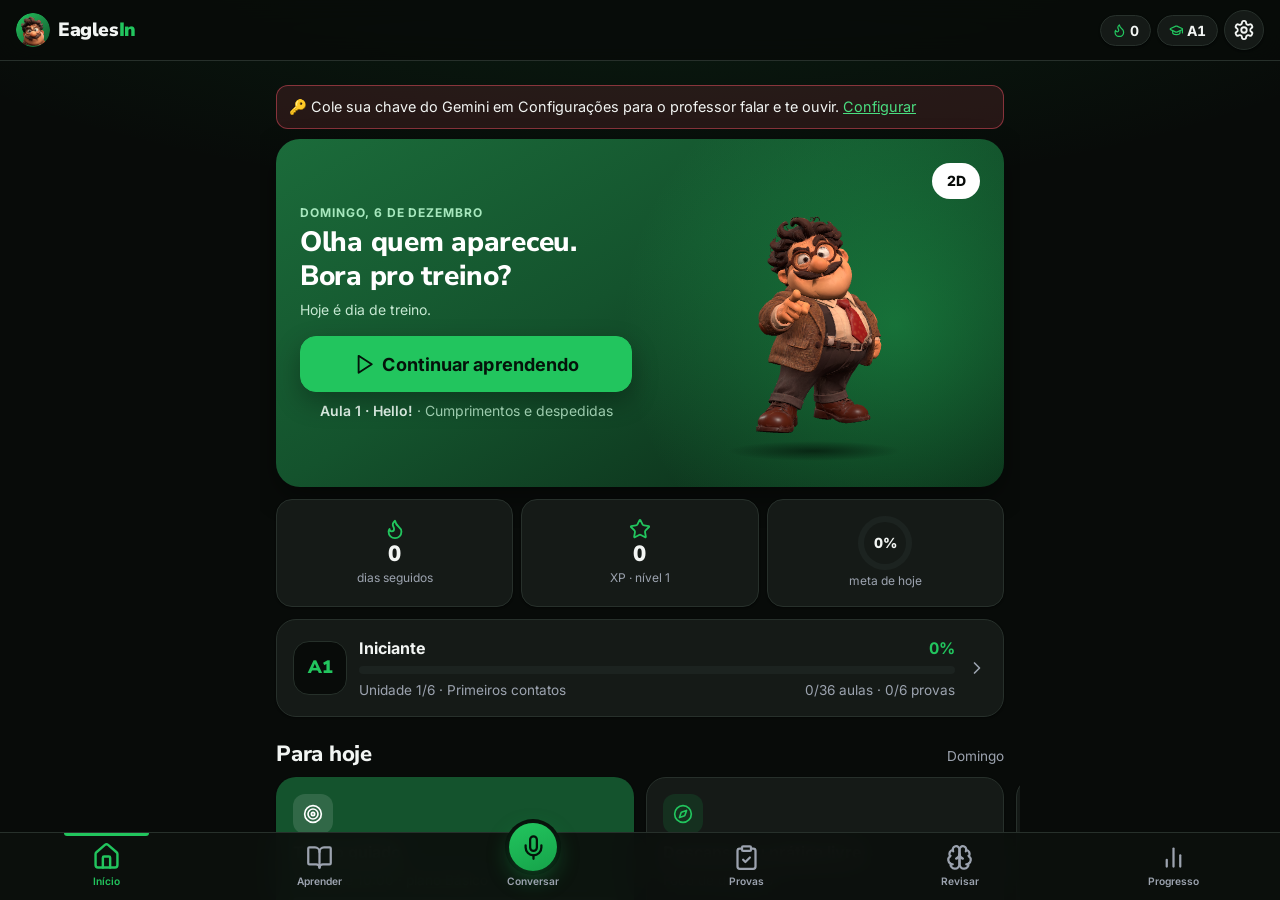
==== commit d45ec969: "Add files via upload" ====
--- a/index.html
+++ b/index.html
@@ -4,7 +4,7 @@
   <meta charset="utf-8" />
   <meta name="viewport" content="width=device-width, initial-scale=1, viewport-fit=cover" />
   <title>EaglesIn</title>
-  <meta name="description" content="Curso de inglês do A1 ao C2 com uma professora de IA debochada: aulas, provas e conversas por voz." />
+  <meta name="description" content="Curso de inglês do A1 ao C2 com o Professor Pavio, um professor de IA debochado: aulas, provas e conversas por voz." />
   <meta name="theme-color" content="#080B09" />
   <link rel="preload" href="fonts/inter.woff2" as="font" type="font/woff2" crossorigin />
   <meta name="apple-mobile-web-app-capable" content="yes" />
@@ -12,41 +12,42 @@
   <meta name="apple-mobile-web-app-title" content="EaglesIn" />
   <link rel="manifest" href="manifest.json" />
   <link rel="icon" href="icons/icon-192.png" />
-  <link rel="apple-touch-icon" href="icons/icon-192.png" />
+  <link rel="apple-touch-icon" href="icons/apple-touch-icon.png" />
   <link rel="stylesheet" href="style.css" />
   <!-- Three.js local (só é baixado quando o Pavio 3D é usado) -->
   <script type="importmap">{ "imports": { "three": "./js/vendor/three/three.module.min.js" } }</script>
 </head>
 <body>
   <!-- Ícones da interface (Lucide, ISC) embutidos: funcionam offline e em qualquer servidor -->
-  <svg xmlns="http://www.w3.org/2000/svg" aria-hidden="true" style="position:absolute;width:0;height:0;overflow:hidden">
-<!-- Ícones Lucide (lucide-static v0.460.0, licença ISC: icons/ui-LICENSE.txt). Uso: <svg class="ic"><use href="#i-nome"/></svg>; arquivo-fonte: icons/ui.svg -->
-<symbol id="i-book-open" viewBox="0 0 24 24" fill="none" stroke="currentColor" stroke-width="2" stroke-linecap="round" stroke-linejoin="round"><path d="M12 7v14" /><path d="M3 18a1 1 0 0 1-1-1V4a1 1 0 0 1 1-1h5a4 4 0 0 1 4 4 4 4 0 0 1 4-4h5a1 1 0 0 1 1 1v13a1 1 0 0 1-1 1h-6a3 3 0 0 0-3 3 3 3 0 0 0-3-3z" /></symbol>
-<symbol id="i-brain" viewBox="0 0 24 24" fill="none" stroke="currentColor" stroke-width="2" stroke-linecap="round" stroke-linejoin="round"><path d="M12 5a3 3 0 1 0-5.997.125 4 4 0 0 0-2.526 5.77 4 4 0 0 0 .556 6.588A4 4 0 1 0 12 18Z" /><path d="M12 5a3 3 0 1 1 5.997.125 4 4 0 0 1 2.526 5.77 4 4 0 0 1-.556 6.588A4 4 0 1 1 12 18Z" /><path d="M15 13a4.5 4.5 0 0 1-3-4 4.5 4.5 0 0 1-3 4" /><path d="M17.599 6.5a3 3 0 0 0 .399-1.375" /><path d="M6.003 5.125A3 3 0 0 0 6.401 6.5" /><path d="M3.477 10.896a4 4 0 0 1 .585-.396" /><path d="M19.938 10.5a4 4 0 0 1 .585.396" /><path d="M6 18a4 4 0 0 1-1.967-.516" /><path d="M19.967 17.484A4 4 0 0 1 18 18" /></symbol>
-<symbol id="i-chart-no-axes-column" viewBox="0 0 24 24" fill="none" stroke="currentColor" stroke-width="2" stroke-linecap="round" stroke-linejoin="round"><line x1="18" x2="18" y1="20" y2="10" /><line x1="12" x2="12" y1="20" y2="4" /><line x1="6" x2="6" y1="20" y2="14" /></symbol>
-<symbol id="i-check" viewBox="0 0 24 24" fill="none" stroke="currentColor" stroke-width="2" stroke-linecap="round" stroke-linejoin="round"><path d="M20 6 9 17l-5-5" /></symbol>
-<symbol id="i-chevron-right" viewBox="0 0 24 24" fill="none" stroke="currentColor" stroke-width="2" stroke-linecap="round" stroke-linejoin="round"><path d="m9 18 6-6-6-6" /></symbol>
-<symbol id="i-clipboard-check" viewBox="0 0 24 24" fill="none" stroke="currentColor" stroke-width="2" stroke-linecap="round" stroke-linejoin="round"><rect width="8" height="4" x="8" y="2" rx="1" ry="1" /><path d="M16 4h2a2 2 0 0 1 2 2v14a2 2 0 0 1-2 2H6a2 2 0 0 1-2-2V6a2 2 0 0 1 2-2h2" /><path d="m9 14 2 2 4-4" /></symbol>
-<symbol id="i-compass" viewBox="0 0 24 24" fill="none" stroke="currentColor" stroke-width="2" stroke-linecap="round" stroke-linejoin="round"><path d="m16.24 7.76-1.804 5.411a2 2 0 0 1-1.265 1.265L7.76 16.24l1.804-5.411a2 2 0 0 1 1.265-1.265z" /><circle cx="12" cy="12" r="10" /></symbol>
-<symbol id="i-flame" viewBox="0 0 24 24" fill="none" stroke="currentColor" stroke-width="2" stroke-linecap="round" stroke-linejoin="round"><path d="M8.5 14.5A2.5 2.5 0 0 0 11 12c0-1.38-.5-2-1-3-1.072-2.143-.224-4.054 2-6 .5 2.5 2 4.9 4 6.5 2 1.6 3 3.5 3 5.5a7 7 0 1 1-14 0c0-1.153.433-2.294 1-3a2.5 2.5 0 0 0 2.5 2.5z" /></symbol>
-<symbol id="i-graduation-cap" viewBox="0 0 24 24" fill="none" stroke="currentColor" stroke-width="2" stroke-linecap="round" stroke-linejoin="round"><path d="M21.42 10.922a1 1 0 0 0-.019-1.838L12.83 5.18a2 2 0 0 0-1.66 0L2.6 9.08a1 1 0 0 0 0 1.832l8.57 3.908a2 2 0 0 0 1.66 0z" /><path d="M22 10v6" /><path d="M6 12.5V16a6 3 0 0 0 12 0v-3.5" /></symbol>
-<symbol id="i-house" viewBox="0 0 24 24" fill="none" stroke="currentColor" stroke-width="2" stroke-linecap="round" stroke-linejoin="round"><path d="M15 21v-8a1 1 0 0 0-1-1h-4a1 1 0 0 0-1 1v8" /><path d="M3 10a2 2 0 0 1 .709-1.528l7-5.999a2 2 0 0 1 2.582 0l7 5.999A2 2 0 0 1 21 10v9a2 2 0 0 1-2 2H5a2 2 0 0 1-2-2z" /></symbol>
-<symbol id="i-lightbulb" viewBox="0 0 24 24" fill="none" stroke="currentColor" stroke-width="2" stroke-linecap="round" stroke-linejoin="round"><path d="M15 14c.2-1 .7-1.7 1.5-2.5 1-.9 1.5-2.2 1.5-3.5A6 6 0 0 0 6 8c0 1 .2 2.2 1.5 3.5.7.7 1.3 1.5 1.5 2.5" /><path d="M9 18h6" /><path d="M10 22h4" /></symbol>
-<symbol id="i-lock" viewBox="0 0 24 24" fill="none" stroke="currentColor" stroke-width="2" stroke-linecap="round" stroke-linejoin="round"><rect width="18" height="11" x="3" y="11" rx="2" ry="2" /><path d="M7 11V7a5 5 0 0 1 10 0v4" /></symbol>
-<symbol id="i-message-circle" viewBox="0 0 24 24" fill="none" stroke="currentColor" stroke-width="2" stroke-linecap="round" stroke-linejoin="round"><path d="M7.9 20A9 9 0 1 0 4 16.1L2 22Z" /></symbol>
-<symbol id="i-mic" viewBox="0 0 24 24" fill="none" stroke="currentColor" stroke-width="2" stroke-linecap="round" stroke-linejoin="round"><path d="M12 2a3 3 0 0 0-3 3v7a3 3 0 0 0 6 0V5a3 3 0 0 0-3-3Z" /><path d="M19 10v2a7 7 0 0 1-14 0v-2" /><line x1="12" x2="12" y1="19" y2="22" /></symbol>
-<symbol id="i-play" viewBox="0 0 24 24" fill="none" stroke="currentColor" stroke-width="2" stroke-linecap="round" stroke-linejoin="round"><polygon points="6 3 20 12 6 21 6 3" /></symbol>
-<symbol id="i-repeat" viewBox="0 0 24 24" fill="none" stroke="currentColor" stroke-width="2" stroke-linecap="round" stroke-linejoin="round"><path d="m17 2 4 4-4 4" /><path d="M3 11v-1a4 4 0 0 1 4-4h14" /><path d="m7 22-4-4 4-4" /><path d="M21 13v1a4 4 0 0 1-4 4H3" /></symbol>
-<symbol id="i-settings" viewBox="0 0 24 24" fill="none" stroke="currentColor" stroke-width="2" stroke-linecap="round" stroke-linejoin="round"><path d="M12.22 2h-.44a2 2 0 0 0-2 2v.18a2 2 0 0 1-1 1.73l-.43.25a2 2 0 0 1-2 0l-.15-.08a2 2 0 0 0-2.73.73l-.22.38a2 2 0 0 0 .73 2.73l.15.1a2 2 0 0 1 1 1.72v.51a2 2 0 0 1-1 1.74l-.15.09a2 2 0 0 0-.73 2.73l.22.38a2 2 0 0 0 2.73.73l.15-.08a2 2 0 0 1 2 0l.43.25a2 2 0 0 1 1 1.73V20a2 2 0 0 0 2 2h.44a2 2 0 0 0 2-2v-.18a2 2 0 0 1 1-1.73l.43-.25a2 2 0 0 1 2 0l.15.08a2 2 0 0 0 2.73-.73l.22-.39a2 2 0 0 0-.73-2.73l-.15-.08a2 2 0 0 1-1-1.74v-.5a2 2 0 0 1 1-1.74l.15-.09a2 2 0 0 0 .73-2.73l-.22-.38a2 2 0 0 0-2.73-.73l-.15.08a2 2 0 0 1-2 0l-.43-.25a2 2 0 0 1-1-1.73V4a2 2 0 0 0-2-2z" /><circle cx="12" cy="12" r="3" /></symbol>
-<symbol id="i-sparkles" viewBox="0 0 24 24" fill="none" stroke="currentColor" stroke-width="2" stroke-linecap="round" stroke-linejoin="round"><path d="M9.937 15.5A2 2 0 0 0 8.5 14.063l-6.135-1.582a.5.5 0 0 1 0-.962L8.5 9.936A2 2 0 0 0 9.937 8.5l1.582-6.135a.5.5 0 0 1 .963 0L14.063 8.5A2 2 0 0 0 15.5 9.937l6.135 1.581a.5.5 0 0 1 0 .964L15.5 14.063a2 2 0 0 0-1.437 1.437l-1.582 6.135a.5.5 0 0 1-.963 0z" /><path d="M20 3v4" /><path d="M22 5h-4" /><path d="M4 17v2" /><path d="M5 18H3" /></symbol>
-<symbol id="i-star" viewBox="0 0 24 24" fill="none" stroke="currentColor" stroke-width="2" stroke-linecap="round" stroke-linejoin="round"><path d="M11.525 2.295a.53.53 0 0 1 .95 0l2.31 4.679a2.123 2.123 0 0 0 1.595 1.16l5.166.756a.53.53 0 0 1 .294.904l-3.736 3.638a2.123 2.123 0 0 0-.611 1.878l.882 5.14a.53.53 0 0 1-.771.56l-4.618-2.428a2.122 2.122 0 0 0-1.973 0L6.396 21.01a.53.53 0 0 1-.77-.56l.881-5.139a2.122 2.122 0 0 0-.611-1.879L2.16 9.795a.53.53 0 0 1 .294-.906l5.165-.755a2.122 2.122 0 0 0 1.597-1.16z" /></symbol>
-<symbol id="i-target" viewBox="0 0 24 24" fill="none" stroke="currentColor" stroke-width="2" stroke-linecap="round" stroke-linejoin="round"><circle cx="12" cy="12" r="10" /><circle cx="12" cy="12" r="6" /><circle cx="12" cy="12" r="2" /></symbol>
-<symbol id="i-trophy" viewBox="0 0 24 24" fill="none" stroke="currentColor" stroke-width="2" stroke-linecap="round" stroke-linejoin="round"><path d="M6 9H4.5a2.5 2.5 0 0 1 0-5H6" /><path d="M18 9h1.5a2.5 2.5 0 0 0 0-5H18" /><path d="M4 22h16" /><path d="M10 14.66V17c0 .55-.47.98-.97 1.21C7.85 18.75 7 20.24 7 22" /><path d="M14 14.66V17c0 .55.47.98.97 1.21C16.15 18.75 17 20.24 17 22" /><path d="M18 2H6v7a6 6 0 0 0 12 0V2Z" /></symbol>
-<symbol id="i-volume-2" viewBox="0 0 24 24" fill="none" stroke="currentColor" stroke-width="2" stroke-linecap="round" stroke-linejoin="round"><path d="M11 4.702a.705.705 0 0 0-1.203-.498L6.413 7.587A1.4 1.4 0 0 1 5.416 8H3a1 1 0 0 0-1 1v6a1 1 0 0 0 1 1h2.416a1.4 1.4 0 0 1 .997.413l3.383 3.384A.705.705 0 0 0 11 19.298z" /><path d="M16 9a5 5 0 0 1 0 6" /><path d="M19.364 18.364a9 9 0 0 0 0-12.728" /></symbol>
-<symbol id="i-x" viewBox="0 0 24 24" fill="none" stroke="currentColor" stroke-width="2" stroke-linecap="round" stroke-linejoin="round"><path d="M18 6 6 18" /><path d="m6 6 12 12" /></symbol>
-<symbol id="i-zap" viewBox="0 0 24 24" fill="none" stroke="currentColor" stroke-width="2" stroke-linecap="round" stroke-linejoin="round"><path d="M4 14a1 1 0 0 1-.78-1.63l9.9-10.2a.5.5 0 0 1 .86.46l-1.92 6.02A1 1 0 0 0 13 10h7a1 1 0 0 1 .78 1.63l-9.9 10.2a.5.5 0 0 1-.86-.46l1.92-6.02A1 1 0 0 0 11 14z" /></symbol>
+  <svg xmlns="http://www.w3.org/2000/svg" aria-hidden="true" style="position:absolute;width:0;height:0;overflow:hidden">
+<!-- Ícones Lucide (lucide-static v0.460.0, licença ISC: icons/ui-LICENSE.txt). Uso: <svg class="ic"><use href="#i-nome"/></svg>; arquivo-fonte: icons/ui.svg -->
+<symbol id="i-book-open" viewBox="0 0 24 24" fill="none" stroke="currentColor" stroke-width="2" stroke-linecap="round" stroke-linejoin="round"><path d="M12 7v14" /><path d="M3 18a1 1 0 0 1-1-1V4a1 1 0 0 1 1-1h5a4 4 0 0 1 4 4 4 4 0 0 1 4-4h5a1 1 0 0 1 1 1v13a1 1 0 0 1-1 1h-6a3 3 0 0 0-3 3 3 3 0 0 0-3-3z" /></symbol>
+<symbol id="i-brain" viewBox="0 0 24 24" fill="none" stroke="currentColor" stroke-width="2" stroke-linecap="round" stroke-linejoin="round"><path d="M12 5a3 3 0 1 0-5.997.125 4 4 0 0 0-2.526 5.77 4 4 0 0 0 .556 6.588A4 4 0 1 0 12 18Z" /><path d="M12 5a3 3 0 1 1 5.997.125 4 4 0 0 1 2.526 5.77 4 4 0 0 1-.556 6.588A4 4 0 1 1 12 18Z" /><path d="M15 13a4.5 4.5 0 0 1-3-4 4.5 4.5 0 0 1-3 4" /><path d="M17.599 6.5a3 3 0 0 0 .399-1.375" /><path d="M6.003 5.125A3 3 0 0 0 6.401 6.5" /><path d="M3.477 10.896a4 4 0 0 1 .585-.396" /><path d="M19.938 10.5a4 4 0 0 1 .585.396" /><path d="M6 18a4 4 0 0 1-1.967-.516" /><path d="M19.967 17.484A4 4 0 0 1 18 18" /></symbol>
+<symbol id="i-chart-no-axes-column" viewBox="0 0 24 24" fill="none" stroke="currentColor" stroke-width="2" stroke-linecap="round" stroke-linejoin="round"><line x1="18" x2="18" y1="20" y2="10" /><line x1="12" x2="12" y1="20" y2="4" /><line x1="6" x2="6" y1="20" y2="14" /></symbol>
+<symbol id="i-check" viewBox="0 0 24 24" fill="none" stroke="currentColor" stroke-width="2" stroke-linecap="round" stroke-linejoin="round"><path d="M20 6 9 17l-5-5" /></symbol>
+<symbol id="i-chevron-right" viewBox="0 0 24 24" fill="none" stroke="currentColor" stroke-width="2" stroke-linecap="round" stroke-linejoin="round"><path d="m9 18 6-6-6-6" /></symbol>
+<symbol id="i-clipboard-check" viewBox="0 0 24 24" fill="none" stroke="currentColor" stroke-width="2" stroke-linecap="round" stroke-linejoin="round"><rect width="8" height="4" x="8" y="2" rx="1" ry="1" /><path d="M16 4h2a2 2 0 0 1 2 2v14a2 2 0 0 1-2 2H6a2 2 0 0 1-2-2V6a2 2 0 0 1 2-2h2" /><path d="m9 14 2 2 4-4" /></symbol>
+<symbol id="i-compass" viewBox="0 0 24 24" fill="none" stroke="currentColor" stroke-width="2" stroke-linecap="round" stroke-linejoin="round"><path d="m16.24 7.76-1.804 5.411a2 2 0 0 1-1.265 1.265L7.76 16.24l1.804-5.411a2 2 0 0 1 1.265-1.265z" /><circle cx="12" cy="12" r="10" /></symbol>
+<symbol id="i-flame" viewBox="0 0 24 24" fill="none" stroke="currentColor" stroke-width="2" stroke-linecap="round" stroke-linejoin="round"><path d="M8.5 14.5A2.5 2.5 0 0 0 11 12c0-1.38-.5-2-1-3-1.072-2.143-.224-4.054 2-6 .5 2.5 2 4.9 4 6.5 2 1.6 3 3.5 3 5.5a7 7 0 1 1-14 0c0-1.153.433-2.294 1-3a2.5 2.5 0 0 0 2.5 2.5z" /></symbol>
+<symbol id="i-graduation-cap" viewBox="0 0 24 24" fill="none" stroke="currentColor" stroke-width="2" stroke-linecap="round" stroke-linejoin="round"><path d="M21.42 10.922a1 1 0 0 0-.019-1.838L12.83 5.18a2 2 0 0 0-1.66 0L2.6 9.08a1 1 0 0 0 0 1.832l8.57 3.908a2 2 0 0 0 1.66 0z" /><path d="M22 10v6" /><path d="M6 12.5V16a6 3 0 0 0 12 0v-3.5" /></symbol>
+<symbol id="i-house" viewBox="0 0 24 24" fill="none" stroke="currentColor" stroke-width="2" stroke-linecap="round" stroke-linejoin="round"><path d="M15 21v-8a1 1 0 0 0-1-1h-4a1 1 0 0 0-1 1v8" /><path d="M3 10a2 2 0 0 1 .709-1.528l7-5.999a2 2 0 0 1 2.582 0l7 5.999A2 2 0 0 1 21 10v9a2 2 0 0 1-2 2H5a2 2 0 0 1-2-2z" /></symbol>
+<symbol id="i-lightbulb" viewBox="0 0 24 24" fill="none" stroke="currentColor" stroke-width="2" stroke-linecap="round" stroke-linejoin="round"><path d="M15 14c.2-1 .7-1.7 1.5-2.5 1-.9 1.5-2.2 1.5-3.5A6 6 0 0 0 6 8c0 1 .2 2.2 1.5 3.5.7.7 1.3 1.5 1.5 2.5" /><path d="M9 18h6" /><path d="M10 22h4" /></symbol>
+<symbol id="i-lock" viewBox="0 0 24 24" fill="none" stroke="currentColor" stroke-width="2" stroke-linecap="round" stroke-linejoin="round"><rect width="18" height="11" x="3" y="11" rx="2" ry="2" /><path d="M7 11V7a5 5 0 0 1 10 0v4" /></symbol>
+<symbol id="i-message-circle" viewBox="0 0 24 24" fill="none" stroke="currentColor" stroke-width="2" stroke-linecap="round" stroke-linejoin="round"><path d="M7.9 20A9 9 0 1 0 4 16.1L2 22Z" /></symbol>
+<symbol id="i-mic" viewBox="0 0 24 24" fill="none" stroke="currentColor" stroke-width="2" stroke-linecap="round" stroke-linejoin="round"><path d="M12 2a3 3 0 0 0-3 3v7a3 3 0 0 0 6 0V5a3 3 0 0 0-3-3Z" /><path d="M19 10v2a7 7 0 0 1-14 0v-2" /><line x1="12" x2="12" y1="19" y2="22" /></symbol>
+<symbol id="i-play" viewBox="0 0 24 24" fill="none" stroke="currentColor" stroke-width="2" stroke-linecap="round" stroke-linejoin="round"><polygon points="6 3 20 12 6 21 6 3" /></symbol>
+<symbol id="i-repeat" viewBox="0 0 24 24" fill="none" stroke="currentColor" stroke-width="2" stroke-linecap="round" stroke-linejoin="round"><path d="m17 2 4 4-4 4" /><path d="M3 11v-1a4 4 0 0 1 4-4h14" /><path d="m7 22-4-4 4-4" /><path d="M21 13v1a4 4 0 0 1-4 4H3" /></symbol>
+<symbol id="i-settings" viewBox="0 0 24 24" fill="none" stroke="currentColor" stroke-width="2" stroke-linecap="round" stroke-linejoin="round"><path d="M12.22 2h-.44a2 2 0 0 0-2 2v.18a2 2 0 0 1-1 1.73l-.43.25a2 2 0 0 1-2 0l-.15-.08a2 2 0 0 0-2.73.73l-.22.38a2 2 0 0 0 .73 2.73l.15.1a2 2 0 0 1 1 1.72v.51a2 2 0 0 1-1 1.74l-.15.09a2 2 0 0 0-.73 2.73l.22.38a2 2 0 0 0 2.73.73l.15-.08a2 2 0 0 1 2 0l.43.25a2 2 0 0 1 1 1.73V20a2 2 0 0 0 2 2h.44a2 2 0 0 0 2-2v-.18a2 2 0 0 1 1-1.73l.43-.25a2 2 0 0 1 2 0l.15.08a2 2 0 0 0 2.73-.73l.22-.39a2 2 0 0 0-.73-2.73l-.15-.08a2 2 0 0 1-1-1.74v-.5a2 2 0 0 1 1-1.74l.15-.09a2 2 0 0 0 .73-2.73l-.22-.38a2 2 0 0 0-2.73-.73l-.15.08a2 2 0 0 1-2 0l-.43-.25a2 2 0 0 1-1-1.73V4a2 2 0 0 0-2-2z" /><circle cx="12" cy="12" r="3" /></symbol>
+<symbol id="i-sparkles" viewBox="0 0 24 24" fill="none" stroke="currentColor" stroke-width="2" stroke-linecap="round" stroke-linejoin="round"><path d="M9.937 15.5A2 2 0 0 0 8.5 14.063l-6.135-1.582a.5.5 0 0 1 0-.962L8.5 9.936A2 2 0 0 0 9.937 8.5l1.582-6.135a.5.5 0 0 1 .963 0L14.063 8.5A2 2 0 0 0 15.5 9.937l6.135 1.581a.5.5 0 0 1 0 .964L15.5 14.063a2 2 0 0 0-1.437 1.437l-1.582 6.135a.5.5 0 0 1-.963 0z" /><path d="M20 3v4" /><path d="M22 5h-4" /><path d="M4 17v2" /><path d="M5 18H3" /></symbol>
+<symbol id="i-star" viewBox="0 0 24 24" fill="none" stroke="currentColor" stroke-width="2" stroke-linecap="round" stroke-linejoin="round"><path d="M11.525 2.295a.53.53 0 0 1 .95 0l2.31 4.679a2.123 2.123 0 0 0 1.595 1.16l5.166.756a.53.53 0 0 1 .294.904l-3.736 3.638a2.123 2.123 0 0 0-.611 1.878l.882 5.14a.53.53 0 0 1-.771.56l-4.618-2.428a2.122 2.122 0 0 0-1.973 0L6.396 21.01a.53.53 0 0 1-.77-.56l.881-5.139a2.122 2.122 0 0 0-.611-1.879L2.16 9.795a.53.53 0 0 1 .294-.906l5.165-.755a2.122 2.122 0 0 0 1.597-1.16z" /></symbol>
+<symbol id="i-target" viewBox="0 0 24 24" fill="none" stroke="currentColor" stroke-width="2" stroke-linecap="round" stroke-linejoin="round"><circle cx="12" cy="12" r="10" /><circle cx="12" cy="12" r="6" /><circle cx="12" cy="12" r="2" /></symbol>
+<symbol id="i-trophy" viewBox="0 0 24 24" fill="none" stroke="currentColor" stroke-width="2" stroke-linecap="round" stroke-linejoin="round"><path d="M6 9H4.5a2.5 2.5 0 0 1 0-5H6" /><path d="M18 9h1.5a2.5 2.5 0 0 0 0-5H18" /><path d="M4 22h16" /><path d="M10 14.66V17c0 .55-.47.98-.97 1.21C7.85 18.75 7 20.24 7 22" /><path d="M14 14.66V17c0 .55.47.98.97 1.21C16.15 18.75 17 20.24 17 22" /><path d="M18 2H6v7a6 6 0 0 0 12 0V2Z" /></symbol>
+<symbol id="i-volume-2" viewBox="0 0 24 24" fill="none" stroke="currentColor" stroke-width="2" stroke-linecap="round" stroke-linejoin="round"><path d="M11 4.702a.705.705 0 0 0-1.203-.498L6.413 7.587A1.4 1.4 0 0 1 5.416 8H3a1 1 0 0 0-1 1v6a1 1 0 0 0 1 1h2.416a1.4 1.4 0 0 1 .997.413l3.383 3.384A.705.705 0 0 0 11 19.298z" /><path d="M16 9a5 5 0 0 1 0 6" /><path d="M19.364 18.364a9 9 0 0 0 0-12.728" /></symbol>
+<symbol id="i-x" viewBox="0 0 24 24" fill="none" stroke="currentColor" stroke-width="2" stroke-linecap="round" stroke-linejoin="round"><path d="M18 6 6 18" /><path d="m6 6 12 12" /></symbol>
+<symbol id="i-zap" viewBox="0 0 24 24" fill="none" stroke="currentColor" stroke-width="2" stroke-linecap="round" stroke-linejoin="round"><path d="M4 14a1 1 0 0 1-.78-1.63l9.9-10.2a.5.5 0 0 1 .86.46l-1.92 6.02A1 1 0 0 0 13 10h7a1 1 0 0 1 .78 1.63l-9.9 10.2a.5.5 0 0 1-.86-.46l1.92-6.02A1 1 0 0 0 11 14z" /></symbol>
 <symbol id="i-audio-lines" viewBox="0 0 24 24" fill="none" stroke="currentColor" stroke-width="2" stroke-linecap="round" stroke-linejoin="round"><path d="M2 10v3" /><path d="M6 6v11" /><path d="M10 3v18" /><path d="M14 8v7" /><path d="M18 5v13" /><path d="M22 10v3" /></symbol>
-<symbol id="i-chevron-left" viewBox="0 0 24 24" fill="none" stroke="currentColor" stroke-width="2" stroke-linecap="round" stroke-linejoin="round"><path d="m15 18-6-6 6-6" /></symbol>
+<symbol id="i-download" viewBox="0 0 24 24" fill="none" stroke="currentColor" stroke-width="2" stroke-linecap="round" stroke-linejoin="round"><path d="M12 15V3" /><path d="M21 15v4a2 2 0 0 1-2 2H5a2 2 0 0 1-2-2v-4" /><path d="m7 10 5 5 5-5" /></symbol>
+<symbol id="i-chevron-left"viewBox="0 0 24 24" fill="none" stroke="currentColor" stroke-width="2" stroke-linecap="round" stroke-linejoin="round"><path d="m15 18-6-6 6-6" /></symbol>
 <symbol id="i-clapperboard" viewBox="0 0 24 24" fill="none" stroke="currentColor" stroke-width="2" stroke-linecap="round" stroke-linejoin="round"><path d="M20.2 6 3 11l-.9-2.4c-.3-1.1.3-2.2 1.3-2.5l13.5-4c1.1-.3 2.2.3 2.5 1.3Z" /><path d="m6.2 5.3 3.1 3.9" /><path d="m12.4 3.4 3.1 4" /><path d="M3 11h18v8a2 2 0 0 1-2 2H5a2 2 0 0 1-2-2Z" /></symbol>
 <symbol id="i-drama" viewBox="0 0 24 24" fill="none" stroke="currentColor" stroke-width="2" stroke-linecap="round" stroke-linejoin="round"><path d="M10 11h.01" /><path d="M14 6h.01" /><path d="M18 6h.01" /><path d="M6.5 13.1h.01" /><path d="M22 5c0 9-4 12-6 12s-6-3-6-12c0-2 2-3 6-3s6 1 6 3" /><path d="M17.4 9.9c-.8.8-2 .8-2.8 0" /><path d="M10.1 7.1C9 7.2 7.7 7.7 6 8.6c-3.5 2-4.7 3.9-3.7 5.6 4.5 7.8 9.5 8.4 11.2 7.4.9-.5 1.9-2.1 1.9-4.7" /><path d="M9.1 16.5c.3-1.1 1.4-1.7 2.4-1.4" /></symbol>
 <symbol id="i-ear" viewBox="0 0 24 24" fill="none" stroke="currentColor" stroke-width="2" stroke-linecap="round" stroke-linejoin="round"><path d="M6 8.5a6.5 6.5 0 1 1 13 0c0 6-6 6-6 10a3.5 3.5 0 1 1-7 0" /><path d="M15 8.5a2.5 2.5 0 0 0-5 0v1a2 2 0 1 1 0 4" /></symbol>
@@ -66,7 +67,7 @@
   <!-- Cabeçalho: logo, XP, streak e engrenagem de configurações -->
   <header class="topbar">
     <button class="brand" data-go="home" aria-label="Início">
-      <span class="brand-face" id="brandFace">😏</span>
+      <span class="brand-face" id="brandFace"><img src="icons/pavio-marca.png" alt="" width="34" height="34" /></span>
       <span class="brand-name" id="brandName">Eagles<b>In</b></span>
     </button>
     <div class="top-stats">
--- a/style.css
+++ b/style.css
@@ -306,6 +306,7 @@
 /* Foto do professor: recorta em círculo focando o rosto. */
 .avatar img, .brand-face img { width: 100%; height: 100%; object-fit: cover; object-position: 50% 12%; display: block; user-select: none; transform: scale(var(--z, 1)); }
 .brand-face { width: 34px; height: 34px; border-radius: 50%; overflow: hidden; display: grid; place-items: center; }
+.brand-face img { object-position: 50% 50%; transform: none; } /* marca do Pavio já vem recortada em círculo */
 
 /* ---- Variações de humor (animações) ----
    neutra: respira · feliz: pula · orgulhosa: comemora
@@ -611,6 +612,14 @@
 .mini-go { display: inline-flex; align-items: center; gap: 2px; font-size: var(--fs-sm); font-weight: 700; color: var(--link); }
 
 .rec-card { display: flex; align-items: flex-start; gap: var(--sp-3); }
+/* Instalar o app */
+.install-card { display: flex; align-items: center; gap: var(--sp-2); }
+.install-card .btn { flex: none; white-space: nowrap; }
+.install-card img { border-radius: 50%; flex: none; }
+.install-card .grow { display: flex; flex-direction: column; gap: 2px; min-width: 0; }
+.install-card .icon-btn { flex: none; }
+.install-steps { padding-left: 1.2rem; margin: var(--sp-3) 0; display: grid; gap: var(--sp-2); }
+.install-steps li { line-height: 1.45; }
 .section-head + .hscroll + .rec-card { margin-top: var(--sp-2); }
 .rec-card p { margin: 4px 0 var(--sp-2); }
 .talk-cta {
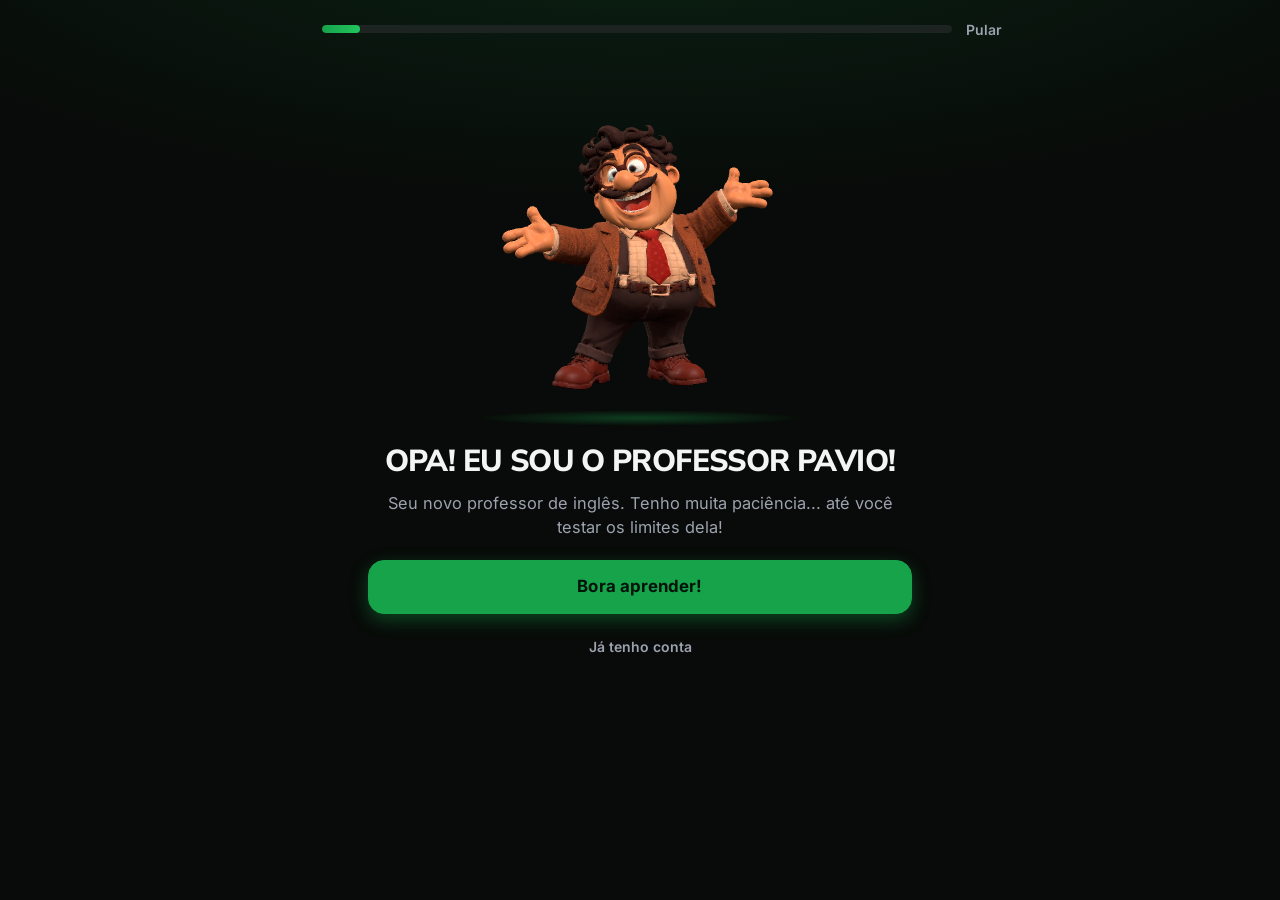
==== commit 988b46d9: "Add files via upload" ====
--- a/index.html
+++ b/index.html
@@ -20,6 +20,7 @@
 <body>
   <!-- Ícones da interface (Lucide, ISC) embutidos: funcionam offline e em qualquer servidor -->
   <svg xmlns="http://www.w3.org/2000/svg" aria-hidden="true" style="position:absolute;width:0;height:0;overflow:hidden">
+<symbol id="i-gamepad" viewBox="0 0 24 24" fill="none" stroke="currentColor" stroke-width="2" stroke-linecap="round" stroke-linejoin="round"><line x1="6" x2="10" y1="11" y2="11" /><line x1="8" x2="8" y1="9" y2="13" /><line x1="15" x2="15.01" y1="12" y2="12" /><line x1="18" x2="18.01" y1="10" y2="10" /><path d="M17.32 5H6.68a4 4 0 0 0-3.978 3.59c-.006.052-.01.101-.017.152C2.604 9.416 2 14.456 2 16a3 3 0 0 0 3 3c1 0 1.5-.5 2-1l1.414-1.414A2 2 0 0 1 9.828 16h4.344a2 2 0 0 1 1.414.586L17 18c.5.5 1 1 2 1a3 3 0 0 0 3-3c0-1.545-.604-6.584-.685-7.258-.007-.05-.011-.1-.017-.151A4 4 0 0 0 17.32 5z" /></symbol>
 <!-- Ícones Lucide (lucide-static v0.460.0, licença ISC: icons/ui-LICENSE.txt). Uso: <svg class="ic"><use href="#i-nome"/></svg>; arquivo-fonte: icons/ui.svg -->
 <symbol id="i-book-open" viewBox="0 0 24 24" fill="none" stroke="currentColor" stroke-width="2" stroke-linecap="round" stroke-linejoin="round"><path d="M12 7v14" /><path d="M3 18a1 1 0 0 1-1-1V4a1 1 0 0 1 1-1h5a4 4 0 0 1 4 4 4 4 0 0 1 4-4h5a1 1 0 0 1 1 1v13a1 1 0 0 1-1 1h-6a3 3 0 0 0-3 3 3 3 0 0 0-3-3z" /></symbol>
 <symbol id="i-brain" viewBox="0 0 24 24" fill="none" stroke="currentColor" stroke-width="2" stroke-linecap="round" stroke-linejoin="round"><path d="M12 5a3 3 0 1 0-5.997.125 4 4 0 0 0-2.526 5.77 4 4 0 0 0 .556 6.588A4 4 0 1 0 12 18Z" /><path d="M12 5a3 3 0 1 1 5.997.125 4 4 0 0 1 2.526 5.77 4 4 0 0 1-.556 6.588A4 4 0 1 1 12 18Z" /><path d="M15 13a4.5 4.5 0 0 1-3-4 4.5 4.5 0 0 1-3 4" /><path d="M17.599 6.5a3 3 0 0 0 .399-1.375" /><path d="M6.003 5.125A3 3 0 0 0 6.401 6.5" /><path d="M3.477 10.896a4 4 0 0 1 .585-.396" /><path d="M19.938 10.5a4 4 0 0 1 .585.396" /><path d="M6 18a4 4 0 0 1-1.967-.516" /><path d="M19.967 17.484A4 4 0 0 1 18 18" /></symbol>
@@ -93,7 +94,7 @@
 
   <!-- Navegação inferior (alcançável com o polegar) -->
   <nav class="tabbar" aria-label="Navegação">
-    <button data-go="home"><span><svg class="ic" aria-hidden="true"><use href="#i-house"/></svg></span>Início</button>
+    <a href="jogo/" class="tab-jogo" onclick="try{sessionStorage.removeItem('eaglesin-classico')}catch(e){}"><span><svg class="ic" aria-hidden="true"><use href="#i-gamepad"/></svg></span>Jogo</a>
     <button data-go="learn"><span><svg class="ic" aria-hidden="true"><use href="#i-book-open"/></svg></span>Aprender</button>
     <button data-go="talk" class="tab-main"><span><svg class="ic" aria-hidden="true"><use href="#i-mic"/></svg></span>Conversar</button>
     <button data-go="exams"><span><svg class="ic" aria-hidden="true"><use href="#i-clipboard-check"/></svg></span>Provas</button>
--- a/style.css
+++ b/style.css
@@ -1144,3 +1144,96 @@
   background: rgba(8, 11, 9, .72); color: #f7b84b; pointer-events: none;
 }
 .pavio.is-offline .pv3-stage { filter: grayscale(.85); }
+
+/* ============================================================
+   Modo foco (aula, prova, primeiro acesso): sem cabeçalho nem abas.
+   O Pavio é o protagonista: palco grande, balão de fala, uma coisa por tela.
+   ============================================================ */
+body.focus .topbar, body.focus .tabbar, body.focus .trainbar { display: none !important; }
+body.focus .view { padding-top: max(12px, env(safe-area-inset-top)); padding-bottom: max(20px, env(safe-area-inset-bottom)); }
+.focus-bar { display: flex; align-items: center; gap: var(--sp-3); margin-bottom: var(--sp-2); }
+.focus-bar .stepper { flex: 1; display: grid; grid-template-columns: repeat(6, 1fr); gap: 4px; margin: 0; overflow: visible; }
+.focus-bar .stepper.steps-4 { grid-template-columns: repeat(4, 1fr); }
+.focus-bar .stepper span { height: 6px; padding: 0; border: 0; border-radius: var(--r-pill); background: var(--card2); transition: background var(--t-med); }
+.focus-bar .stepper span.done { background: var(--green); }
+.focus-bar .stepper span.on { background: var(--green-bright); box-shadow: 0 0 10px var(--glow); }
+.focus-count { font-size: .8rem; font-weight: 700; color: var(--muted); min-width: 2.2em; text-align: right; font-variant-numeric: tabular-nums; }
+.pavio-stage { position: relative; margin-bottom: var(--sp-3); }
+.pavio-stage .stage-box.full.lesson-stage { height: clamp(190px, 30vh, 280px); }
+.pavio-stage::after { content: ""; position: absolute; left: 50%; bottom: 6px; width: 46%; height: 16px; transform: translateX(-50%); border-radius: 50%; background: radial-gradient(closest-side, rgba(34, 197, 94, .28), transparent); pointer-events: none; z-index: 0; }
+.pavio-bubble {
+  position: relative; margin: 2px auto 0; max-width: 34rem; padding: 10px 14px; border-radius: 16px;
+  background: var(--card); border: 1px solid var(--line); font-weight: 600; line-height: 1.4; text-align: center;
+}
+.pavio-bubble::before { content: ""; position: absolute; left: 50%; top: -7px; width: 12px; height: 12px; transform: translateX(-50%) rotate(45deg); background: var(--card); border-left: 1px solid var(--line); border-top: 1px solid var(--line); }
+.pavio-bubble.pop { animation: bubble-pop .28s ease-out; }
+@keyframes bubble-pop { from { transform: scale(.94) translateY(4px); opacity: 0; } to { transform: none; opacity: 1; } }
+.step-plain { padding: 0 2px; }
+.step-title { margin: 2px 0 6px; font-size: 1.6rem; }
+.step-card .eyebrow { color: var(--accent-strong); }
+.ex-count { font-size: .78rem; font-weight: 700; color: var(--muted); letter-spacing: .02em; margin-bottom: 8px; }
+body.focus #stepNext, body.focus #nextEx { position: sticky; bottom: 10px; z-index: 5; box-shadow: 0 8px 24px rgba(0, 0, 0, .35); }
+@media (prefers-reduced-motion: reduce) { .pavio-bubble.pop { animation: none; } }
+/* Início minimalista: Pavio maior, meta numa linha e atalhos em lista */
+.home-stage-wrap { height: clamp(260px, 38vh, 360px); }
+.goal-line { display: flex; align-items: center; gap: var(--sp-3); margin: var(--sp-4) 2px; font-size: var(--fs-sm); color: var(--muted); }
+.goal-line .progress { flex: 1; }
+.goal-line b { color: var(--text); font-variant-numeric: tabular-nums; }
+.home-list { display: grid; background: var(--card); border: 1px solid var(--line); border-radius: var(--radius); overflow: hidden; margin-bottom: var(--sp-3); }
+.home-row { display: flex; align-items: center; gap: var(--sp-3); padding: 14px var(--sp-4); background: none; border: 0; border-top: 1px solid var(--line); color: inherit; text-align: left; font: inherit; cursor: pointer; min-height: 60px; }
+.home-row:first-child { border-top: 0; }
+.home-row .grow { display: flex; flex-direction: column; gap: 1px; min-width: 0; }
+.home-row:active { background: var(--card2); }
+@media (hover: hover) { .home-row:hover { background: var(--card2); } }
+/* ============================================================
+   Primeiro acesso (onboarding) e login
+   ============================================================ */
+.ob-bar .ob-progress { flex: 1; height: 8px; }
+.ob-bar .ob-progress i { transition: width .45s cubic-bezier(.2, .8, .2, 1); }
+.ob-skip { font-size: var(--fs-sm); color: var(--muted); padding: 6px 2px; }
+.ob-stage .stage-box.full.lesson-stage.ob-pavio { height: clamp(230px, 40vh, 400px); }
+.ob-body { max-width: 34rem; margin: 0 auto; display: flex; flex-direction: column; gap: var(--sp-3); padding-bottom: var(--sp-4); }
+.ob-body.ob-in { animation: ob-in .32s ease-out; }
+@keyframes ob-in { from { opacity: 0; transform: translateY(10px); } to { opacity: 1; transform: none; } }
+.ob-title { font-family: var(--font-display); font-size: clamp(1.45rem, 5.2vw, 1.9rem); line-height: 1.15; letter-spacing: -.02em; margin: 0; text-align: center; text-wrap: balance; }
+.ob-text { margin: 0; text-align: center; color: var(--muted); font-size: 1.02rem; line-height: 1.5; text-wrap: pretty; }
+.ob-cta { min-height: 54px; font-size: 1.05rem; margin-top: var(--sp-2); }
+.ob-alt { align-self: center; padding: 10px; color: var(--muted); font-weight: 600; }
+.ob-options { display: grid; gap: var(--sp-2); }
+.ob-options.two { grid-template-columns: 1fr 1fr; }
+.ob-opt {
+  display: flex; flex-direction: column; gap: 2px; align-items: flex-start; text-align: left; min-height: 56px; justify-content: center;
+  padding: 12px 16px; border-radius: 16px; background: var(--card); border: 1.5px solid var(--line); color: inherit; font: inherit; cursor: pointer;
+  transition: border-color var(--t-fast), background var(--t-fast), transform var(--t-fast);
+}
+.ob-opt span { font-size: var(--fs-sm); color: var(--muted); }
+.ob-opt.on { border-color: var(--green-bright); background: color-mix(in srgb, var(--green) 16%, var(--card)); }
+.ob-opt:active { transform: scale(.985); }
+.ob-phrase { text-align: center; font-size: 1.35rem; font-weight: 800; line-height: 1.3; padding: var(--sp-4); border-radius: var(--radius); background: var(--card); border: 1px solid var(--line); }
+.ob-dock { justify-content: center; margin-top: var(--sp-2); }
+.ob-heard { min-height: 1.5em; text-align: center; color: var(--muted); }
+.ob-heard .feedback { text-align: left; color: var(--text); }
+.ob-badge { align-self: center; width: 72px; height: 72px; border-radius: 50%; display: grid; place-items: center; background: color-mix(in srgb, var(--green) 22%, transparent); color: var(--green-bright); border: 2px solid var(--green-bright); box-shadow: 0 0 28px var(--glow); }
+.ob-badge .ic { width: 34px; height: 34px; }
+.ob-plan { display: grid; gap: var(--sp-3); }
+.ob-sum { display: flex; align-items: center; gap: var(--sp-3); }
+.ob-sum .grow { display: flex; flex-direction: column; min-width: 0; }
+.ob-chat { display: flex; flex-direction: column; gap: 8px; }
+.ob-chat .msg { max-width: 88%; padding: 10px 14px; border-radius: 16px; background: var(--card); border: 1px solid var(--line); display: flex; flex-direction: column; gap: 2px; align-self: flex-start; }
+.ob-chat .msg.user { align-self: flex-end; background: var(--green); color: var(--on-accent, #04130A); border-color: transparent; font-weight: 600; }
+.ob-reply { display: flex; align-items: center; gap: 8px; margin-top: var(--sp-2); }
+.ob-reply input { flex: 1; min-width: 0; }
+.mic.sm { width: 48px; height: 48px; flex: none; }
+.login-wrap { max-width: 26rem; margin: 6vh auto 0; display: flex; flex-direction: column; gap: var(--sp-3); align-items: stretch; }
+.login-mark { align-self: center; border-radius: 50%; box-shadow: 0 0 40px var(--glow); }
+.google-btn { min-height: 54px; display: flex; align-items: center; justify-content: center; gap: 10px; background: #fff; color: #1f1f1f; border: 1px solid #dadce0; font-weight: 700; }
+.google-btn:disabled { opacity: .6; }
+@media (min-width: 900px) and (orientation: landscape) { .ob-stage .stage-box.full.lesson-stage.ob-pavio { height: 42vh; } }
+@media (max-height: 520px) { .ob-stage .stage-box.full.lesson-stage.ob-pavio, .pavio-stage .stage-box.full.lesson-stage { height: 150px; } }
+@media (prefers-reduced-motion: reduce) { .ob-body.ob-in { animation: none; } .ob-bar .ob-progress i { transition: none; } }
+/* Botão "Jogo" na barra fixa (2026-11-19): link, com o mesmo visual dos botões */
+.tabbar a.tab-jogo {
+  position: relative; flex: 1; min-width: 0; color: var(--muted); text-decoration: none;
+  display: flex; flex-direction: column; align-items: center; justify-content: center; gap: 3px; font-size: .64rem; font-weight: 600;
+}
+.tabbar a.tab-jogo span { display: grid; place-items: center; font-size: 1.35rem; }
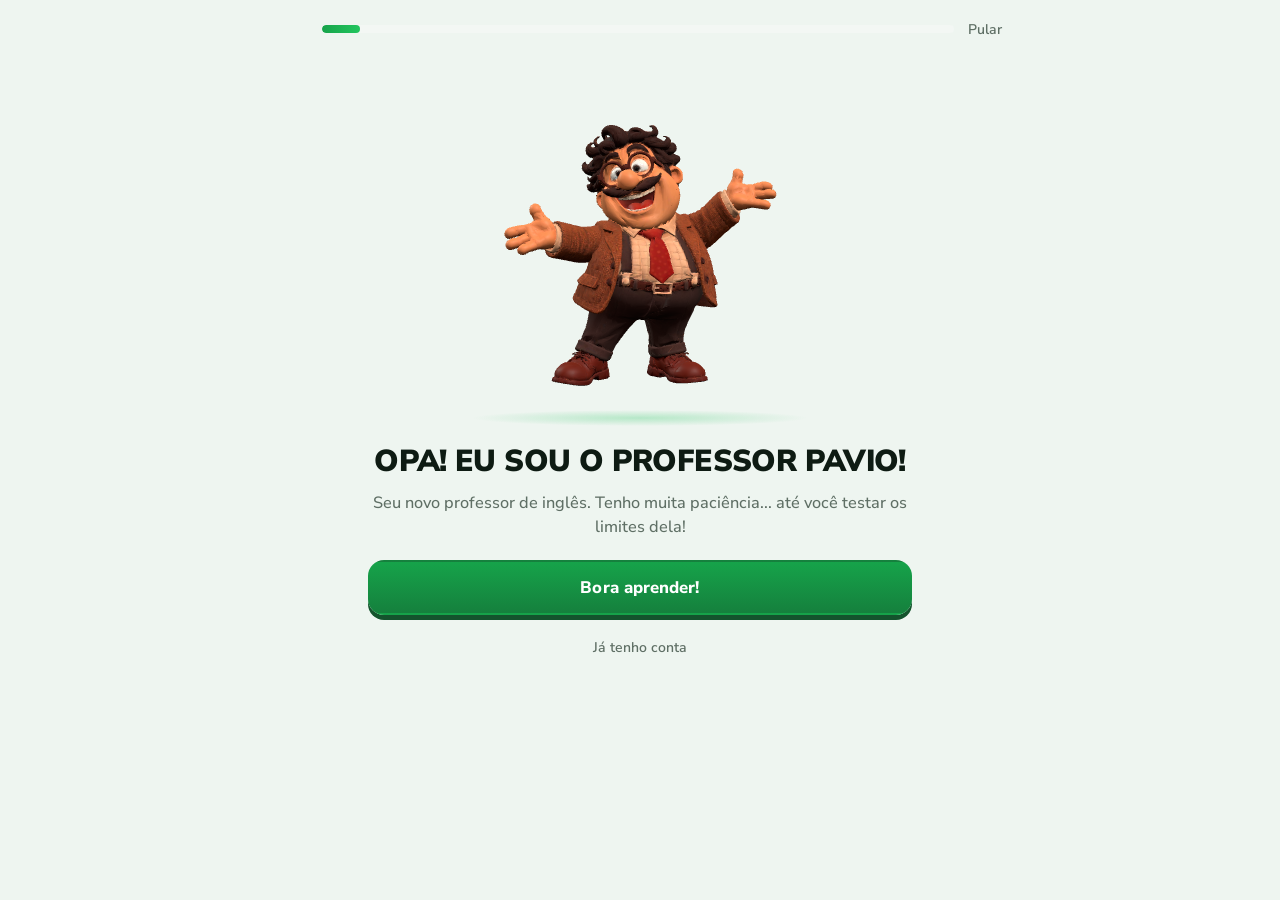
==== commit 37310d3a: "Add files via upload" ====
--- a/index.html
+++ b/index.html
@@ -5,7 +5,7 @@
   <meta name="viewport" content="width=device-width, initial-scale=1, viewport-fit=cover" />
   <title>EaglesIn</title>
   <meta name="description" content="Curso de inglês do A1 ao C2 com o Professor Pavio, um professor de IA debochado: aulas, provas e conversas por voz." />
-  <meta name="theme-color" content="#080B09" />
+  <meta name="theme-color" content="#EEF5F0" />
   <link rel="preload" href="fonts/inter.woff2" as="font" type="font/woff2" crossorigin />
   <meta name="apple-mobile-web-app-capable" content="yes" />
   <meta name="apple-mobile-web-app-status-bar-style" content="black" />
@@ -21,6 +21,7 @@
   <!-- Ícones da interface (Lucide, ISC) embutidos: funcionam offline e em qualquer servidor -->
   <svg xmlns="http://www.w3.org/2000/svg" aria-hidden="true" style="position:absolute;width:0;height:0;overflow:hidden">
 <symbol id="i-gamepad" viewBox="0 0 24 24" fill="none" stroke="currentColor" stroke-width="2" stroke-linecap="round" stroke-linejoin="round"><line x1="6" x2="10" y1="11" y2="11" /><line x1="8" x2="8" y1="9" y2="13" /><line x1="15" x2="15.01" y1="12" y2="12" /><line x1="18" x2="18.01" y1="10" y2="10" /><path d="M17.32 5H6.68a4 4 0 0 0-3.978 3.59c-.006.052-.01.101-.017.152C2.604 9.416 2 14.456 2 16a3 3 0 0 0 3 3c1 0 1.5-.5 2-1l1.414-1.414A2 2 0 0 1 9.828 16h4.344a2 2 0 0 1 1.414.586L17 18c.5.5 1 1 2 1a3 3 0 0 0 3-3c0-1.545-.604-6.584-.685-7.258-.007-.05-.011-.1-.017-.151A4 4 0 0 0 17.32 5z" /></symbol>
+<symbol id="i-user" viewBox="0 0 24 24" fill="none" stroke="currentColor" stroke-width="2" stroke-linecap="round" stroke-linejoin="round"><circle cx="12" cy="8" r="5" /><path d="M20 21a8 8 0 0 0-16 0" /></symbol>
 <!-- Ícones Lucide (lucide-static v0.460.0, licença ISC: icons/ui-LICENSE.txt). Uso: <svg class="ic"><use href="#i-nome"/></svg>; arquivo-fonte: icons/ui.svg -->
 <symbol id="i-book-open" viewBox="0 0 24 24" fill="none" stroke="currentColor" stroke-width="2" stroke-linecap="round" stroke-linejoin="round"><path d="M12 7v14" /><path d="M3 18a1 1 0 0 1-1-1V4a1 1 0 0 1 1-1h5a4 4 0 0 1 4 4 4 4 0 0 1 4-4h5a1 1 0 0 1 1 1v13a1 1 0 0 1-1 1h-6a3 3 0 0 0-3 3 3 3 0 0 0-3-3z" /></symbol>
 <symbol id="i-brain" viewBox="0 0 24 24" fill="none" stroke="currentColor" stroke-width="2" stroke-linecap="round" stroke-linejoin="round"><path d="M12 5a3 3 0 1 0-5.997.125 4 4 0 0 0-2.526 5.77 4 4 0 0 0 .556 6.588A4 4 0 1 0 12 18Z" /><path d="M12 5a3 3 0 1 1 5.997.125 4 4 0 0 1 2.526 5.77 4 4 0 0 1-.556 6.588A4 4 0 1 1 12 18Z" /><path d="M15 13a4.5 4.5 0 0 1-3-4 4.5 4.5 0 0 1-3 4" /><path d="M17.599 6.5a3 3 0 0 0 .399-1.375" /><path d="M6.003 5.125A3 3 0 0 0 6.401 6.5" /><path d="M3.477 10.896a4 4 0 0 1 .585-.396" /><path d="M19.938 10.5a4 4 0 0 1 .585.396" /><path d="M6 18a4 4 0 0 1-1.967-.516" /><path d="M19.967 17.484A4 4 0 0 1 18 18" /></symbol>
@@ -94,12 +95,11 @@
 
   <!-- Navegação inferior (alcançável com o polegar) -->
   <nav class="tabbar" aria-label="Navegação">
-    <a href="jogo/" class="tab-jogo" onclick="try{sessionStorage.removeItem('eaglesin-classico')}catch(e){}"><span><svg class="ic" aria-hidden="true"><use href="#i-gamepad"/></svg></span>Jogo</a>
+    <a href="jogo/" class="tab-jogo" onclick="try{sessionStorage.removeItem('eaglesin-classico')}catch(e){}"><span><svg class="ic" aria-hidden="true"><use href="#i-house"/></svg></span>Início</a>
     <button data-go="learn"><span><svg class="ic" aria-hidden="true"><use href="#i-book-open"/></svg></span>Aprender</button>
-    <button data-go="talk" class="tab-main"><span><svg class="ic" aria-hidden="true"><use href="#i-mic"/></svg></span>Conversar</button>
-    <button data-go="exams"><span><svg class="ic" aria-hidden="true"><use href="#i-clipboard-check"/></svg></span>Provas</button>
+    <button data-go="talk" class="tab-main" aria-label="Conversar"><span><svg class="ic" aria-hidden="true"><use href="#i-mic"/></svg></span></button>
     <button data-go="review"><span><svg class="ic" aria-hidden="true"><use href="#i-brain"/></svg></span>Revisar</button>
-    <button data-go="progress"><span><svg class="ic" aria-hidden="true"><use href="#i-chart-no-axes-column"/></svg></span>Progresso</button>
+    <button data-go="progress"><span><svg class="ic" aria-hidden="true"><use href="#i-user"/></svg></span>Perfil</button>
   </nav>
 
   <div id="toast" class="toast" role="status" aria-live="polite"></div>
--- a/style.css
+++ b/style.css
@@ -1236,4 +1236,268 @@
   position: relative; flex: 1; min-width: 0; color: var(--muted); text-decoration: none;
   display: flex; flex-direction: column; align-items: center; justify-content: center; gap: 3px; font-size: .64rem; font-weight: 600;
 }
-.tabbar a.tab-jogo span { display: grid; place-items: center; font-size: 1.35rem; }
+.tabbar a.tab-jogo span { display: grid; place-items: center; font-size: 1.35rem; }
+
+/* Papo livre (aba Conversar): cartão de destaque */
+.papo-card {
+  display: flex; align-items: center; gap: 14px; width: 100%; text-align: left; margin-bottom: 14px; padding: 16px;
+  border: 1px solid var(--accent-strong); background: linear-gradient(135deg, rgba(33,196,107,.22), rgba(33,196,107,.05)); color: inherit; cursor: pointer;
+}
+.papo-card b { display: block; font-size: 1.05rem; margin-bottom: 2px; }
+.papo-card .papo-ico { flex: none; display: grid; place-items: center; width: 48px; height: 48px; border-radius: 50%;
+  background: linear-gradient(160deg, var(--green-bright), var(--green)); color: var(--on-accent); box-shadow: 0 6px 18px var(--glow); }
+.papo-card .papo-ico .ic { width: 24px; height: 24px; }
+.papo-card:active { transform: scale(.98); }
+
+/* Botão "Pular" (aparece só enquanto o professor está falando) */
+.pular-fala { position: fixed; z-index: 60; right: 12px; top: calc(env(safe-area-inset-top, 0px) + 64px);
+  display: inline-flex; align-items: center; gap: 6px; padding: 8px 14px; min-height: 40px;
+  border: 1px solid rgba(255,255,255,.25); border-radius: 999px; background: rgba(10,18,14,.82); color: #fff;
+  font-family: inherit; font-size: 14px; font-weight: 700; line-height: 1; cursor: pointer; backdrop-filter: blur(6px);
+  opacity: 0; transform: translateY(-6px); pointer-events: none; transition: opacity .18s, transform .18s; }
+.pular-fala.on { opacity: 1; transform: none; pointer-events: auto; }
+.pular-fala:active { transform: scale(.95); }
+
+/* ==========================================================
+   REDESIGN 2026-11 (etapas 1 e 2): tema claro padrão no estilo
+   do protótipo (cards brancos arredondados, sombra suave, botões
+   "3D" que afundam) + barra inferior flutuante com 5 itens.
+   O tema escuro continua disponível em Configurações.
+   ========================================================== */
+:root[data-theme="light"] {
+  --bg: #EEF5F0;
+  --bg2: #F7FAF8;
+  --card: #FFFFFF;
+  --card2: #F3F7F4;
+  --line: #E2ECE5;
+  --text: #0E1B13;
+  --muted: #5F6F65;
+  --on-accent: #FFFFFF;
+  --font-body: 'Nunito Sans', 'Inter', system-ui, -apple-system, 'Segoe UI', sans-serif;
+  --radius: 22px; --r-md: 16px; --r-lg: 24px;
+  --shadow-1: 0 1px 2px rgba(14, 27, 19, .04), 0 8px 24px rgba(14, 27, 19, .07);
+  --shadow-2: 0 2px 4px rgba(14, 27, 19, .05), 0 14px 32px rgba(14, 27, 19, .10);
+  --shadow-3: 0 10px 30px rgba(14, 27, 19, .16);
+  --topbar: rgba(238, 245, 240, .88);
+  --tabbar: #FFFFFF;
+  --hero: radial-gradient(120% 140% at 85% 10%, #4ADE80 0%, transparent 45%), linear-gradient(135deg, #22C55E, #15803D);
+  --page-glow: none;
+  --tabbar-h: 70px;
+}
+:root[data-theme="light"] body { font-weight: 500; }
+:root[data-theme="light"] h1, :root[data-theme="light"] h2, :root[data-theme="light"] h3 { font-weight: 900; letter-spacing: -.02em; }
+:root[data-theme="light"] .topbar { border-bottom: 0; }
+:root[data-theme="light"] .card { border-color: transparent; }
+:root[data-theme="light"] .card.hero .muted, :root[data-theme="light"] .card.accent .muted { color: #E8FBEF; }
+:root[data-theme="light"] .chip, :root[data-theme="light"] .icon-btn { border-color: transparent; }
+
+/* botões: verde com "degrau" embaixo, afundam ao tocar */
+:root[data-theme="light"] .btn { background: #FFFFFF; border: 2px solid var(--line); box-shadow: 0 3px 0 var(--line); font-weight: 800; }
+:root[data-theme="light"] .btn:active { transform: translateY(2px); box-shadow: 0 1px 0 var(--line); }
+:root[data-theme="light"] .btn.primary, :root[data-theme="light"] .btn.ok, :root[data-theme="light"] .btn.home-cta {
+  background: linear-gradient(180deg, #16A34A, #15803D); border-color: transparent; color: #fff; box-shadow: 0 5px 0 #14532D;
+}
+:root[data-theme="light"] .btn.primary:hover, :root[data-theme="light"] .btn.home-cta:hover { background: linear-gradient(180deg, #19B152, #16893F); }
+:root[data-theme="light"] .btn.primary:active, :root[data-theme="light"] .btn.ok:active, :root[data-theme="light"] .btn.home-cta:active { transform: translateY(3px); box-shadow: 0 2px 0 #14532D; }
+:root[data-theme="light"] .btn.ghost { background: transparent; border-color: transparent; box-shadow: none; }
+:root[data-theme="light"] .btn.outline { background: #fff; border-color: var(--green); box-shadow: 0 3px 0 #BBF7D0; }
+:root[data-theme="light"] .btn.dark { box-shadow: 0 4px 0 #000; }
+:root[data-theme="light"] .btn:disabled, :root[data-theme="light"] .btn[aria-disabled="true"] { box-shadow: none; }
+
+/* troca Aulas | Provas dentro de "Aprender" */
+.aba-dupla { display: grid; grid-template-columns: 1fr 1fr; gap: 4px; padding: 4px; margin-bottom: var(--sp-4); border-radius: 16px; background: var(--card2); }
+.aba-dupla button { min-height: 42px; border: 0; border-radius: 12px; background: transparent; color: var(--muted); font-weight: 800; transition: background var(--t-med), color var(--t-med), box-shadow var(--t-med); }
+.aba-dupla button.on { background: var(--card); color: var(--text); box-shadow: var(--shadow-1); }
+
+/* ---------- barra inferior flutuante (5 itens, Conversar no meio) ---------- */
+.tabbar {
+  left: 12px; right: 12px; bottom: calc(10px + var(--safe-b)); max-width: 520px; margin: 0 auto;
+  height: var(--tabbar-h); padding: 0 6px; border: 0; border-radius: 24px;
+  background: var(--tabbar); box-shadow: 0 10px 30px rgba(14, 27, 19, .16);
+  display: grid; grid-template-columns: 1fr 1fr 84px 1fr 1fr; align-items: center;
+}
+:root:not([data-theme="light"]) .tabbar { box-shadow: 0 10px 30px rgba(0, 0, 0, .5); border: 1px solid var(--line); }
+.tabbar button, .tabbar a.tab-jogo { height: 100%; font-size: .72rem; font-weight: 800; }
+.tabbar button.active::before { content: ""; top: auto; bottom: 8px; left: 50%; right: auto; width: 5px; height: 5px; margin-left: -2.5px; border-radius: 50%; }
+.tabbar .tab-main { align-self: center; }
+.tabbar .tab-main span {
+  width: 64px; height: 64px; margin-top: -34px;
+  background: linear-gradient(145deg, #22C55E, #15803D); color: #fff;
+  box-shadow: 0 0 0 6px var(--bg), 0 10px 22px rgba(22, 163, 74, .45);
+}
+.tabbar .tab-main .ic { width: 28px; height: 28px; }
+.tabbar .tab-main::after { content: ""; position: absolute; left: 50%; top: 50%; width: 64px; height: 64px; margin: -49px 0 0 -32px; border-radius: 50%; border: 2px solid #22C55E; animation: pulsaMic 2.4s ease-out infinite; pointer-events: none; }
+.tabbar .tab-main:active span { transform: scale(.94); }
+@keyframes pulsaMic { from { transform: scale(1); opacity: .7; } to { transform: scale(1.45); opacity: 0; } }
+.view { padding-bottom: calc(var(--tabbar-h) + var(--safe-b) + 40px); }
+@media (prefers-reduced-motion: reduce) { .tabbar .tab-main::after { animation: none; opacity: 0; } }
+:root[data-theme="light"] .pular-fala { background: #fff; color: var(--text); border-color: var(--line); box-shadow: var(--shadow-2); backdrop-filter: none; }
+
+/* ==========================================================
+   REDESIGN 2026-11 (etapa 5): Aprender, Conversar, Revisar e
+   Perfil no estilo do Início (ícones coloridos "3D", nível em
+   hexágono, cartão verde de destaque, Pavio no Papo livre).
+   ========================================================== */
+:root[data-theme="light"] {
+  --t-verde: linear-gradient(160deg, #4ADE80, #16A34A);
+  --t-ouro: linear-gradient(160deg, #FCD34D, #F59E0B);
+  --t-laranja: linear-gradient(160deg, #FDBA74, #F97316);
+  --t-azul: linear-gradient(160deg, #7DD3FC, #0EA5E9);
+  --t-coral: linear-gradient(160deg, #FCA5A5, #EF4444);
+}
+:root[data-theme="light"] .page-head h1 { font-size: 1.85rem; }
+
+/* ícones em ladrilho colorido (cor escolhida pelo desenho do ícone) */
+:root[data-theme="light"] .mini-ico,
+:root[data-theme="light"] .kpi > .ic {
+  width: 42px; height: 42px; border-radius: 14px; color: #fff; background: var(--t-verde);
+  box-shadow: inset 0 -3px 0 rgba(0,0,0,.14), 0 4px 10px rgba(14,27,19,.12);
+}
+:root[data-theme="light"] .kpi > .ic { padding: 10px; margin-bottom: 4px; }
+:root[data-theme="light"] .mini-ico .ic { width: 22px; height: 22px; }
+:root[data-theme="light"] :is(.mini-ico, .kpi > .ic):has(use[href="#i-flame"]) { background: var(--t-laranja); }
+:root[data-theme="light"] :is(.mini-ico, .kpi > .ic):has(use[href="#i-target"], use[href="#i-trophy"], use[href="#i-clipboard-check"], use[href="#i-clapperboard"]) { background: var(--t-ouro); }
+:root[data-theme="light"] :is(.mini-ico, .kpi > .ic):has(use[href="#i-brain"], use[href="#i-repeat"], use[href="#i-history"], use[href="#i-drama"], use[href="#i-compass"]) { background: var(--t-azul); }
+:root[data-theme="light"] :is(.mini-ico, .kpi > .ic):has(use[href="#i-swords"]) { background: var(--t-coral); }
+:root[data-theme="light"] .mini-card.accent .mini-ico { background: rgba(255,255,255,.18); box-shadow: none; }
+
+/* números (KPIs) e cartões de modalidade */
+:root[data-theme="light"] .kpi { border: 0; border-radius: 20px; min-height: 118px; }
+:root[data-theme="light"] .kpi > b { font-size: 1.45rem; }
+:root[data-theme="light"] .mode-card { border: 0; border-radius: 20px; gap: 8px; transition: transform var(--t-fast) var(--ease), box-shadow var(--t-med); }
+:root[data-theme="light"] .mode-card:active { transform: translateY(2px) scale(.98); }
+
+/* nível em hexágono */
+:root[data-theme="light"] .lvl-badge {
+  width: 56px; height: 62px; border: 0; border-radius: 0; color: #fff; font-size: 1.15rem;
+  clip-path: polygon(50% 0, 100% 25%, 100% 75%, 50% 100%, 0 75%, 0 25%);
+  background: linear-gradient(170deg, #4ADE80, #16A34A 60%, #15803D);
+}
+
+/* cartão do nível vira o destaque verde (Aprender e Perfil) */
+:root[data-theme="light"] .card.level-hero,
+:root[data-theme="light"] .card.prog-hero {
+  position: relative; overflow: hidden; border: 0; color: #fff;
+  background: var(--hero); box-shadow: 0 6px 0 #15803D, var(--shadow-2);
+}
+:root[data-theme="light"] .card.level-hero::before,
+:root[data-theme="light"] .card.prog-hero::before {
+  content: ""; position: absolute; right: -40px; top: -50px; width: 170px; height: 170px; border-radius: 50%;
+  background: rgba(255,255,255,.10); pointer-events: none;
+}
+:root[data-theme="light"] :is(.level-hero, .prog-hero) .muted,
+:root[data-theme="light"] :is(.level-hero, .prog-hero) .lp-pct,
+:root[data-theme="light"] :is(.level-hero, .prog-hero) .ic { color: #E8FBEF; }
+:root[data-theme="light"] :is(.level-hero, .prog-hero) .progress { background: rgba(255,255,255,.25); }
+:root[data-theme="light"] :is(.level-hero, .prog-hero) .progress i { background: linear-gradient(90deg, #FDE047, #FBBF24); }
+:root[data-theme="light"] :is(.level-hero, .prog-hero) .tag { background: rgba(255,255,255,.18); color: #fff; border-color: transparent; }
+:root[data-theme="light"] :is(.level-hero, .prog-hero) .lvl-badge { background: linear-gradient(170deg, #FEF3C7, #FCD34D 55%, #F59E0B); color: #7C2D12; }
+:root[data-theme="light"] :is(.level-hero, .prog-hero) > * { position: relative; }
+:root[data-theme="light"] :is(.level-hero, .prog-hero) .ring { background: conic-gradient(#FDE047 calc(var(--p) * 1%), rgba(255,255,255,.28) 0); }
+:root[data-theme="light"] :is(.level-hero, .prog-hero) .ring::before { background: #16A34A; }
+:root[data-theme="light"] .papo-card.com-pavio { padding-right: 104px; }
+:root[data-theme="light"] .papo-card.com-pavio .papo-ico { display: none; }
+
+/* Papo livre: cartão verde com o Pavio saindo pela direita */
+:root[data-theme="light"] .papo-card {
+  position: relative; overflow: hidden; min-height: 112px; padding: 18px 16px; border: 0; color: #fff;
+  background: var(--hero); box-shadow: 0 6px 0 #15803D, var(--shadow-2);
+}
+:root[data-theme="light"] .papo-card.com-pavio { padding-right: 120px; }
+:root[data-theme="light"] .papo-card.com-pavio::after {
+  content: ""; position: absolute; right: -6px; bottom: -14px; width: 124px; height: 132px;
+  background: url("jogo/sprites/pavio-debochado.webp") center bottom / contain no-repeat; pointer-events: none;
+}
+:root[data-theme="light"] .papo-card .muted { color: #E8FBEF; }
+:root[data-theme="light"] .papo-card.com-pavio > .ic { display: none; }
+:root[data-theme="light"] .papo-card > .ic { color: #fff; }
+:root[data-theme="light"] .papo-card .papo-ico { background: #fff; color: #16A34A; box-shadow: 0 4px 0 rgba(0,0,0,.12); }
+
+/* unidades: número em bolinha "3D" */
+:root[data-theme="light"] .unit-card { border: 0; border-radius: 20px; }
+:root[data-theme="light"] .unit-card.current { box-shadow: 0 0 0 2px #22C55E, var(--shadow-1); }
+:root[data-theme="light"] .unit-card .unit-n { border-radius: 50%; border: 0; background: #F1F6F2; box-shadow: inset 0 -3px 0 rgba(14,27,19,.08); }
+:root[data-theme="light"] .unit-card.current .unit-n { background: var(--t-verde); color: #fff; box-shadow: inset 0 -3px 0 rgba(0,0,0,.15); }
+:root[data-theme="light"] .unit-card.passed .unit-n { background: var(--t-ouro); color: #fff; }
+:root[data-theme="light"] .level-tabs.seg { border: 0; box-shadow: var(--shadow-1); }
+:root[data-theme="light"] .level-tabs.seg button.on { background: var(--t-verde); box-shadow: inset 0 -2px 0 rgba(0,0,0,.14); }
+
+/* listas: bolinhas de status */
+:root[data-theme="light"] .dot { border-width: 0; background: #F1F6F2; box-shadow: inset 0 -2px 0 rgba(14,27,19,.08); }
+:root[data-theme="light"] .lesson-row.next .dot { background: var(--t-verde); color: #fff; }
+:root[data-theme="light"] .dot.ok { background: var(--t-verde); }
+
+/* topo: sequência com fogo laranja, nível com chapéu verde */
+:root[data-theme="light"] .top-stats .chip { background: #fff; box-shadow: var(--shadow-1); font-weight: 900; }
+:root[data-theme="light"] #chipStreak .ic { color: #F97316; }
+:root[data-theme="light"] #chipXp .ic { color: #16A34A; }
+
+/* conversa: balões */
+:root[data-theme="light"] .bubble { border-radius: 20px; }
+:root[data-theme="light"] .bubble.me { background: linear-gradient(160deg, #22C55E, #15803D); box-shadow: 0 3px 0 #14532D; border-bottom-right-radius: 6px; }
+:root[data-theme="light"] .bubble.ai { border: 0; box-shadow: var(--shadow-1); border-bottom-left-radius: 6px; }
+
+/* ==========================================================
+   REDESIGN 2026-11 (etapa 6): polimento das animações.
+   Tudo aqui some com "reduzir movimento" do sistema.
+   ========================================================== */
+@property --p { syntax: '<number>'; inherits: false; initial-value: 0; }
+
+/* telas: blocos entram em cascata com uma molinha */
+.view > :nth-child(-n+10) { animation: sobeMola .5s cubic-bezier(.34,1.56,.64,1) both; }
+.view > :nth-child(2) { animation-delay: 40ms; } .view > :nth-child(3) { animation-delay: 80ms; }
+.view > :nth-child(4) { animation-delay: 120ms; } .view > :nth-child(5) { animation-delay: 160ms; }
+.view > :nth-child(6) { animation-delay: 200ms; } .view > :nth-child(7) { animation-delay: 240ms; }
+.view > :nth-child(8) { animation-delay: 280ms; } .view > :nth-child(9) { animation-delay: 320ms; } .view > :nth-child(10) { animation-delay: 360ms; }
+@keyframes sobeMola { from { opacity: 0; transform: translateY(14px) scale(.98); } }
+
+/* cartões dentro de grades também entram um por um */
+.kpis > *, .mode-grid > * { animation: sobeMola .45s cubic-bezier(.34,1.56,.64,1) both; }
+.kpis > :nth-child(2), .mode-grid > :nth-child(2) { animation-delay: .25s; }
+.kpis > :nth-child(3), .mode-grid > :nth-child(3) { animation-delay: .3s; }
+.kpis > :nth-child(4), .mode-grid > :nth-child(4) { animation-delay: .35s; }
+.kpis > :nth-child(5), .mode-grid > :nth-child(5) { animation-delay: .4s; }
+.kpis > :nth-child(6), .mode-grid > :nth-child(6) { animation-delay: .45s; }
+.kpis > :first-child, .mode-grid > :first-child { animation-delay: .2s; }
+.unit-list .unit-card { animation: sobeMola .45s cubic-bezier(.34,1.56,.64,1) both; }
+.unit-list .unit-card:nth-child(2) { animation-delay: .05s; } .unit-list .unit-card:nth-child(3) { animation-delay: .1s; }
+.unit-list .unit-card:nth-child(4) { animation-delay: .15s; } .unit-list .unit-card:nth-child(n+5) { animation-delay: .2s; }
+
+/* ícones coloridos dão um "pulinho" ao aparecer */
+:root[data-theme="light"] .mini-ico, :root[data-theme="light"] .kpi > .ic { animation: icoPula .6s cubic-bezier(.34,1.56,.64,1) .35s both; }
+@keyframes icoPula { from { transform: scale(.4) rotate(-12deg); opacity: 0; } }
+
+/* barras enchendo e anel girando até o valor */
+.progress > i { animation: enche .9s cubic-bezier(.2,.8,.2,1) .25s both; }
+@keyframes enche { from { width: 0; } }
+.ring { animation: anel 1s cubic-bezier(.2,.8,.2,1) .25s both; }
+@keyframes anel { from { --p: 0; } }
+
+/* hexágono do nível: brilho passando de vez em quando */
+:root[data-theme="light"] .lvl-badge { position: relative; overflow: hidden; }
+:root[data-theme="light"] .lvl-badge::after {
+  content: ""; position: absolute; inset: 0; pointer-events: none;
+  background: linear-gradient(115deg, transparent 35%, rgba(255,255,255,.55) 50%, transparent 65%);
+  transform: translateX(-120%); animation: brilhoPassa 4.5s ease-in-out 1s infinite;
+}
+@keyframes brilhoPassa { 0%, 70% { transform: translateX(-120%); } 100% { transform: translateX(120%); } }
+
+/* Papo livre: o Pavio respira */
+:root[data-theme="light"] .papo-card.com-pavio::after { transform-origin: 50% 100%; animation: pavioRespira 3.2s ease-in-out infinite; }
+@keyframes pavioRespira { 0%, 100% { transform: scale(1) rotate(0); } 50% { transform: scale(1.03, .98) rotate(-1.5deg); } }
+
+/* barra de baixo: o ícone escolhido dá um pulo */
+.tabbar button.active:not(.tab-main) .ic { animation: abaPula .45s cubic-bezier(.34,1.56,.64,1); }
+@keyframes abaPula { 0% { transform: translateY(0) scale(1); } 40% { transform: translateY(-5px) scale(1.15); } 100% { transform: none; } }
+
+/* chat: balões entram de lado */
+.bubble.ai { animation: balaoEsq .35s cubic-bezier(.34,1.56,.64,1) both; }
+.bubble.me { animation: balaoDir .35s cubic-bezier(.34,1.56,.64,1) both; }
+@keyframes balaoEsq { from { opacity: 0; transform: translateX(-12px) scale(.96); } }
+@keyframes balaoDir { from { opacity: 0; transform: translateX(12px) scale(.96); } }
+
+@media (prefers-reduced-motion: reduce) {
+  .kpis > *, .mode-grid > *, .unit-list .unit-card, .ring, .bubble, .tabbar button .ic,
+  :root[data-theme="light"] .mini-ico, :root[data-theme="light"] .kpi > .ic,
+  :root[data-theme="light"] .lvl-badge::after, :root[data-theme="light"] .papo-card.com-pavio::after { animation: none !important; }
+}
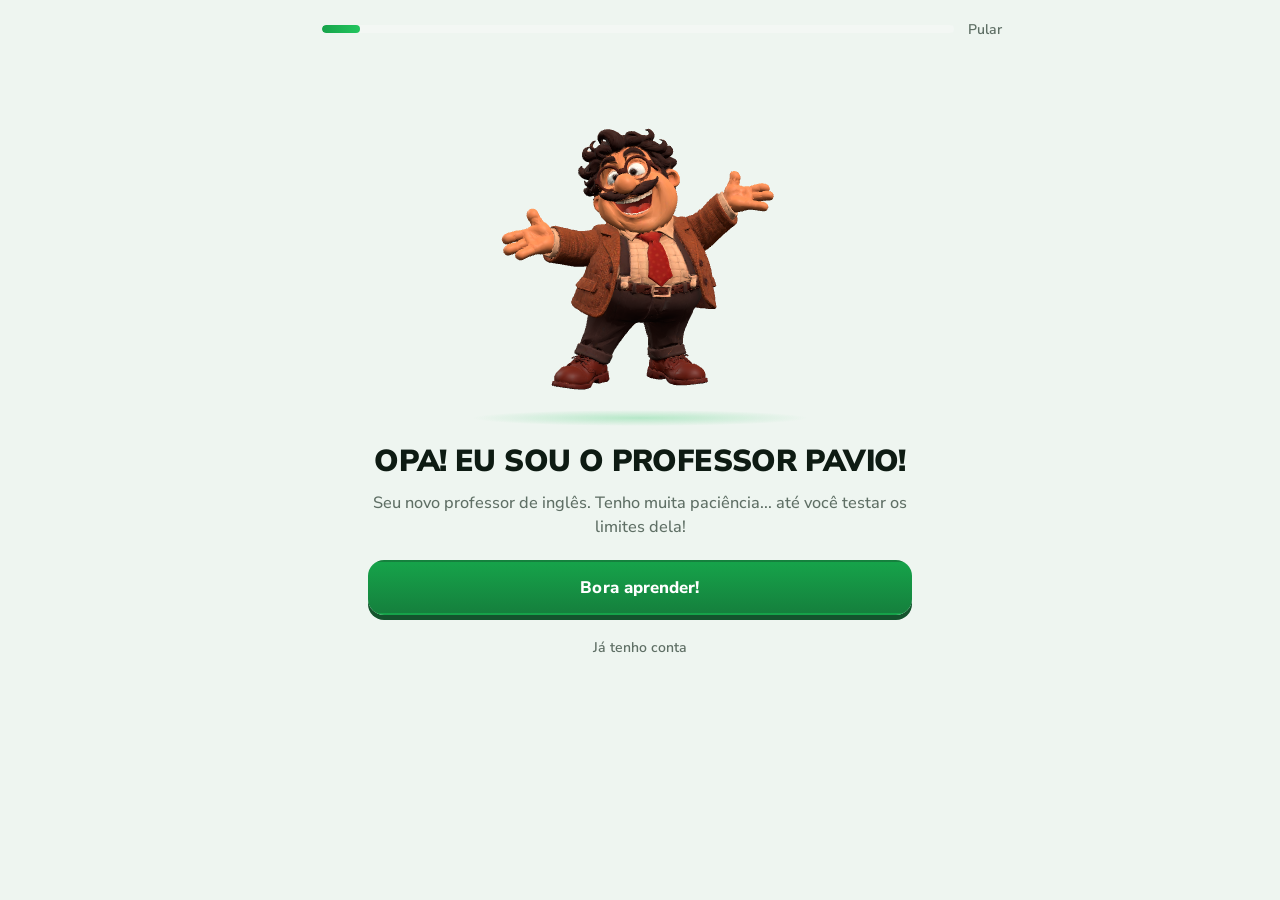
==== commit 62ce696c: "Add files via upload" ====
--- a/index.html
+++ b/index.html
@@ -46,6 +46,8 @@
 <symbol id="i-trophy" viewBox="0 0 24 24" fill="none" stroke="currentColor" stroke-width="2" stroke-linecap="round" stroke-linejoin="round"><path d="M6 9H4.5a2.5 2.5 0 0 1 0-5H6" /><path d="M18 9h1.5a2.5 2.5 0 0 0 0-5H18" /><path d="M4 22h16" /><path d="M10 14.66V17c0 .55-.47.98-.97 1.21C7.85 18.75 7 20.24 7 22" /><path d="M14 14.66V17c0 .55.47.98.97 1.21C16.15 18.75 17 20.24 17 22" /><path d="M18 2H6v7a6 6 0 0 0 12 0V2Z" /></symbol>
 <symbol id="i-volume-2" viewBox="0 0 24 24" fill="none" stroke="currentColor" stroke-width="2" stroke-linecap="round" stroke-linejoin="round"><path d="M11 4.702a.705.705 0 0 0-1.203-.498L6.413 7.587A1.4 1.4 0 0 1 5.416 8H3a1 1 0 0 0-1 1v6a1 1 0 0 0 1 1h2.416a1.4 1.4 0 0 1 .997.413l3.383 3.384A.705.705 0 0 0 11 19.298z" /><path d="M16 9a5 5 0 0 1 0 6" /><path d="M19.364 18.364a9 9 0 0 0 0-12.728" /></symbol>
 <symbol id="i-x" viewBox="0 0 24 24" fill="none" stroke="currentColor" stroke-width="2" stroke-linecap="round" stroke-linejoin="round"><path d="M18 6 6 18" /><path d="m6 6 12 12" /></symbol>
+<symbol id="i-minus" viewBox="0 0 24 24" fill="none" stroke="currentColor" stroke-width="2" stroke-linecap="round" stroke-linejoin="round"><path d="M5 12h14" /></symbol>
+<symbol id="i-wifi-off" viewBox="0 0 24 24" fill="none" stroke="currentColor" stroke-width="2" stroke-linecap="round" stroke-linejoin="round"><path d="M12 20h.01" /><path d="M8.5 16.429a5 5 0 0 1 7 0" /><path d="M5 12.859a10 10 0 0 1 5.17-2.69" /><path d="M19 12.859a10 10 0 0 0-2.007-1.523" /><path d="M2 8.82a15 15 0 0 1 4.177-2.643" /><path d="M22 8.82a15 15 0 0 0-11.288-3.764" /><path d="m2 2 20 20" /></symbol>
 <symbol id="i-zap" viewBox="0 0 24 24" fill="none" stroke="currentColor" stroke-width="2" stroke-linecap="round" stroke-linejoin="round"><path d="M4 14a1 1 0 0 1-.78-1.63l9.9-10.2a.5.5 0 0 1 .86.46l-1.92 6.02A1 1 0 0 0 13 10h7a1 1 0 0 1 .78 1.63l-9.9 10.2a.5.5 0 0 1-.86-.46l1.92-6.02A1 1 0 0 0 11 14z" /></symbol>
 <symbol id="i-audio-lines" viewBox="0 0 24 24" fill="none" stroke="currentColor" stroke-width="2" stroke-linecap="round" stroke-linejoin="round"><path d="M2 10v3" /><path d="M6 6v11" /><path d="M10 3v18" /><path d="M14 8v7" /><path d="M18 5v13" /><path d="M22 10v3" /></symbol>
 <symbol id="i-download" viewBox="0 0 24 24" fill="none" stroke="currentColor" stroke-width="2" stroke-linecap="round" stroke-linejoin="round"><path d="M12 15V3" /><path d="M21 15v4a2 2 0 0 1-2 2H5a2 2 0 0 1-2-2v-4" /><path d="m7 10 5 5 5-5" /></symbol>
--- a/style.css
+++ b/style.css
@@ -855,6 +855,17 @@
 .result-card > .tag { margin-bottom: 4px; }
 .exam-warn { display: flex; gap: 6px; align-items: flex-start; text-align: left; padding: 8px 10px; border-radius: var(--r-md); background: color-mix(in srgb, var(--warn) 12%, transparent); color: var(--warn-text, var(--text)); }
 .exam-warn .ic { margin-top: 2px; }
+/* Offline: aviso no Conversar e fala por autoavaliação nas aulas/provas */
+.offline-banner { background: color-mix(in srgb, var(--warn, #f59e0b) 12%, transparent); border-color: color-mix(in srgb, var(--warn, #f59e0b) 45%, transparent); }
+.offline-banner a { font-weight: 700; white-space: nowrap; }
+.auto-fala .auto-aviso { display: flex; gap: 6px; align-items: flex-start; text-align: left; margin: 10px 0 0; padding: 8px 10px; border-radius: var(--r-md, 12px); background: color-mix(in srgb, var(--warn, #f59e0b) 12%, transparent); }
+.auto-fala .auto-aviso .ic { flex: none; margin-top: 2px; }
+.auto-fala .dock-row { flex-wrap: wrap; justify-content: center; gap: 10px; }
+.auto-fala #recInfo { min-height: 1.4em; margin: 8px 0 4px; display: flex; flex-wrap: wrap; gap: 8px; justify-content: center; align-items: center; }
+.auto-fala #recInfo .meter { width: 160px; }
+.auto-fala .auto-notas { display: grid; grid-template-columns: repeat(3, 1fr); gap: 8px; margin-top: 12px; }
+.auto-fala .auto-notas .btn { padding-inline: 6px; justify-content: center; }
+@media (max-width: 360px) { .auto-fala .auto-notas { grid-template-columns: 1fr; } }
 .lt-level { display: inline-flex; align-items: center; gap: 10px; margin-bottom: var(--sp-2); }
 .lt-level b { font-family: var(--font-display); font-size: var(--fs-lg); }
 .empty-card .big-ico { margin-bottom: var(--sp-2); }
@@ -1500,4 +1511,4 @@
   .kpis > *, .mode-grid > *, .unit-list .unit-card, .ring, .bubble, .tabbar button .ic,
   :root[data-theme="light"] .mini-ico, :root[data-theme="light"] .kpi > .ic,
   :root[data-theme="light"] .lvl-badge::after, :root[data-theme="light"] .papo-card.com-pavio::after { animation: none !important; }
-}
+}
